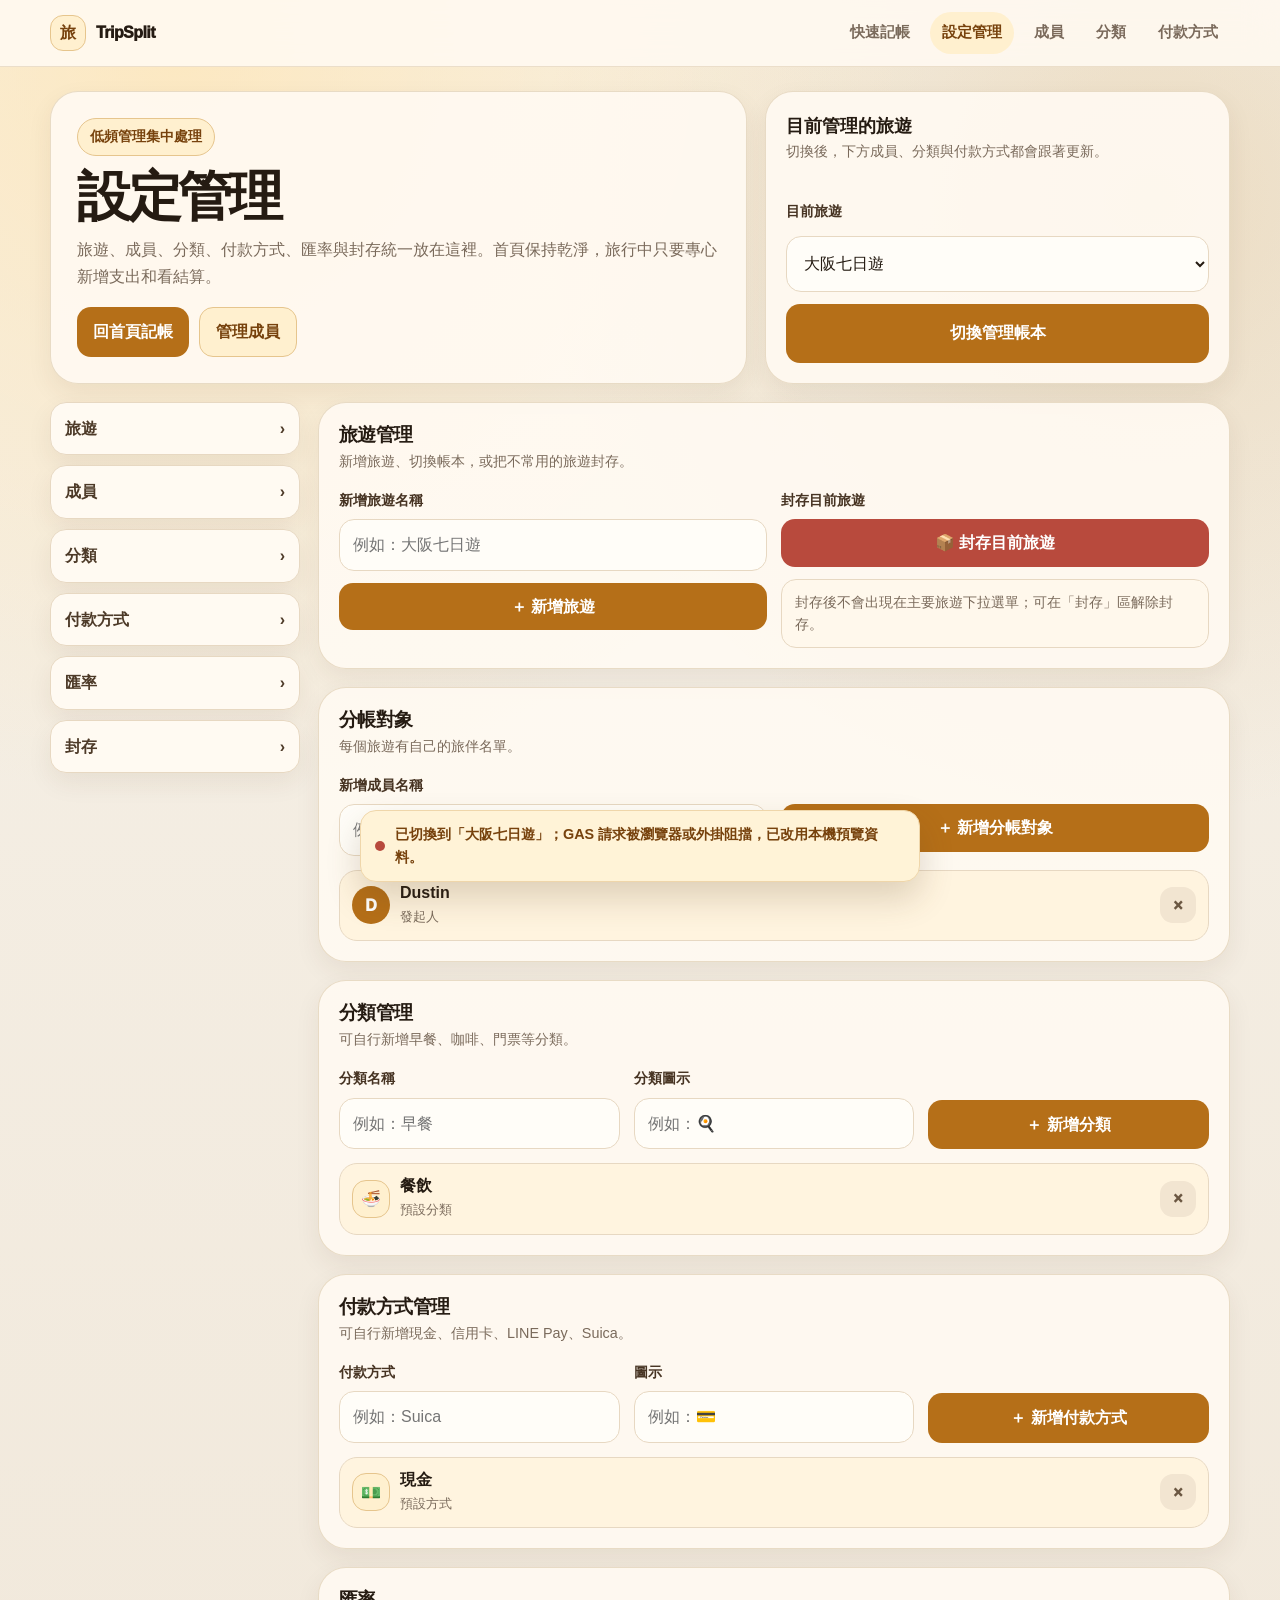
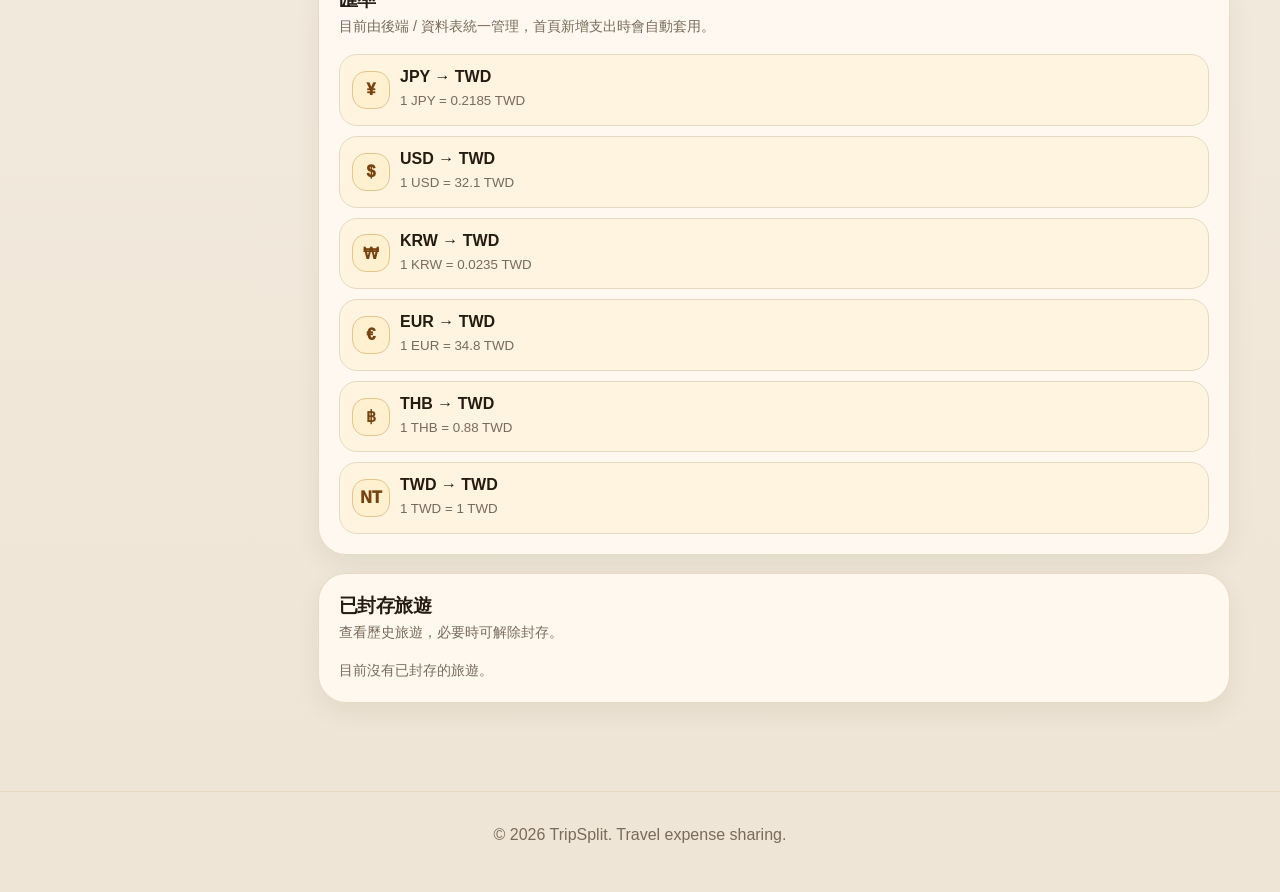
==== TripSplit/settings.html @ 2fd6cfea "首頁/設定頁重構：UI分離、CSS/JS合併優化 重設 TripSplit 首頁為「快速記帳」，將成員、分類、付款方式、封存等低頻設定移至新 settings.html。合併並重構 CSS（app.c" ====
<!DOCTYPE html>
<html lang="zh-Hant">
<head>
  <meta charset="UTF-8" />
  <meta name="viewport" content="width=device-width, initial-scale=1.0" />
  <title>TripSplit｜設定管理</title>
  <link rel="icon" href="data:image/svg+xml,%3Csvg xmlns='http://www.w3.org/2000/svg' viewBox='0 0 64 64'%3E%3Ctext y='50' font-size='48'%3E%E6%97%85%3C/text%3E%3C/svg%3E" />
  <link rel="stylesheet" href="./assets/app.css?v=10" />
</head>
<body data-page="settings">
  <header class="app-header">
    <div class="container nav">
      <a href="./TripSplit.html" class="brand" aria-label="TripSplit 首頁"><span class="brand-icon">旅</span><span>TripSplit</span></a>
      <nav class="nav-links" aria-label="主要導覽">
        <a href="./TripSplit.html">快速記帳</a>
        <a href="#trips" class="active">設定管理</a>
        <a href="#members">成員</a>
        <a href="#categories">分類</a>
        <a href="#payment-methods">付款方式</a>
      </nav>
    </div>
  </header>

  <main class="page-shell">
    <div class="container">
      <section class="hero-panel" aria-label="設定頁說明">
        <div class="hero-copy">
          <div class="eyebrow">低頻管理集中處理</div>
          <h1>設定管理</h1>
          <p class="lead">旅遊、成員、分類、付款方式、匯率與封存統一放在這裡。首頁保持乾淨，旅行中只要專心新增支出和看結算。</p>
          <div class="hero-actions">
            <a class="btn btn-primary" href="./TripSplit.html#expense-form">回首頁記帳</a>
            <a class="btn btn-soft" href="#members">管理成員</a>
          </div>
        </div>

        <aside class="quick-switch" aria-label="目前旅遊">
          <div class="quick-switch-head">
            <div><strong>目前管理的旅遊</strong><span>切換後，下方成員、分類與付款方式都會跟著更新。</span></div>
          </div>
          <form class="stack-form" id="trip-switch-form">
            <div class="field"><label for="trip-select">目前旅遊</label><select id="trip-select"></select></div>
            <button class="btn btn-primary btn-block" type="submit">切換管理帳本</button>
          </form>
          <div class="notice" id="sync-status"><span class="status-dot"></span>正在準備旅遊資料...</div>
        </aside>
      </section>

      <div class="settings-layout">
        <aside class="settings-nav" aria-label="設定分類">
          <a href="#trips">旅遊 <span>›</span></a>
          <a href="#members">成員 <span>›</span></a>
          <a href="#categories">分類 <span>›</span></a>
          <a href="#payment-methods">付款方式 <span>›</span></a>
          <a href="#rates">匯率 <span>›</span></a>
          <a href="#archived-trips">封存 <span>›</span></a>
        </aside>

        <section class="settings-stack">
          <section class="card" id="trips">
            <div class="card-header"><div class="card-title"><h2>旅遊管理</h2><p>新增旅遊、切換帳本，或把不常用的旅遊封存。</p></div></div>
            <div class="card-body">
              <div class="form-grid">
                <form class="stack-form" id="trip-create-form">
                  <div class="field"><label for="new-trip-name">新增旅遊名稱</label><input id="new-trip-name" type="text" placeholder="例如：大阪七日遊" autocomplete="off" /></div>
                  <button class="btn btn-primary btn-block" type="submit">＋ 新增旅遊</button>
                </form>
                <div class="stack-form">
                  <div class="field"><label>封存目前旅遊</label><button id="archive-trip-btn" class="btn btn-danger btn-block" type="button">📦 封存目前旅遊</button></div>
                  <p class="backend-note">封存後不會出現在主要旅遊下拉選單；可在「封存」區解除封存。</p>
                </div>
              </div>
            </div>
          </section>

          <section class="card" id="members">
            <div class="card-header"><div class="card-title"><h2>分帳對象</h2><p>每個旅遊有自己的旅伴名單。</p></div></div>
            <div class="card-body">
              <form class="stack-form" id="member-form">
                <div class="form-grid">
                  <div class="field"><label for="member-name">新增成員名稱</label><input id="member-name" type="text" placeholder="例如：Dustin" autocomplete="off" /></div>
                  <div class="field"><label>&nbsp;</label><button class="btn btn-primary btn-block" type="submit">＋ 新增分帳對象</button></div>
                </div>
              </form>
              <div class="item-list" id="member-list" style="margin-top:14px;"></div>
            </div>
          </section>

          <section class="card" id="categories">
            <div class="card-header"><div class="card-title"><h2>分類管理</h2><p>可自行新增早餐、咖啡、門票等分類。</p></div></div>
            <div class="card-body">
              <form class="stack-form" id="category-form">
                <div class="form-grid-3">
                  <div class="field"><label for="new-category-name">分類名稱</label><input id="new-category-name" type="text" placeholder="例如：早餐" autocomplete="off" /></div>
                  <div class="field"><label for="new-category-icon">分類圖示</label><input id="new-category-icon" type="text" placeholder="例如：🍳" maxlength="4" /></div>
                  <div class="field"><label>&nbsp;</label><button class="btn btn-primary btn-block" type="submit">＋ 新增分類</button></div>
                </div>
              </form>
              <div class="item-list" id="category-list" style="margin-top:14px;"></div>
            </div>
          </section>

          <section class="card" id="payment-methods">
            <div class="card-header"><div class="card-title"><h2>付款方式管理</h2><p>可自行新增現金、信用卡、LINE Pay、Suica。</p></div></div>
            <div class="card-body">
              <form class="stack-form" id="payment-form">
                <div class="form-grid-3">
                  <div class="field"><label for="new-payment-name">付款方式</label><input id="new-payment-name" type="text" placeholder="例如：Suica" autocomplete="off" /></div>
                  <div class="field"><label for="new-payment-icon">圖示</label><input id="new-payment-icon" type="text" placeholder="例如：💳" maxlength="4" /></div>
                  <div class="field"><label>&nbsp;</label><button class="btn btn-primary btn-block" type="submit">＋ 新增付款方式</button></div>
                </div>
              </form>
              <div class="item-list" id="payment-list" style="margin-top:14px;"></div>
            </div>
          </section>

          <section class="card" id="rates">
            <div class="card-header"><div class="card-title"><h2>匯率</h2><p>目前由後端 / 資料表統一管理，首頁新增支出時會自動套用。</p></div></div>
            <div class="card-body"><div class="item-list" id="rate-list"></div></div>
          </section>

          <section class="card" id="archived-trips">
            <div class="card-header"><div class="card-title"><h2>已封存旅遊</h2><p>查看歷史旅遊，必要時可解除封存。</p></div></div>
            <div class="card-body"><div class="item-list" id="archived-trips-list"></div></div>
          </section>
        </section>
      </div>
    </div>
  </main>

  <nav class="mobile-tabbar" aria-label="手機快速導覽">
    <a href="./TripSplit.html">🏠<span>首頁</span></a>
    <a href="#members">👥<span>成員</span></a>
    <a href="#categories">🏷<span>分類</span></a>
    <a href="#trips" class="primary">⚙<span>設定</span></a>
  </nav>

  <footer class="footer"><div class="container">© 2026 TripSplit. Travel expense sharing.</div></footer>
  <script src="./assets/app.js?v=10"></script>
</body>
</html>
---- TripSplit/assets/app.css ----
:root {
  --bg: #f6f1e8;
  --bg-2: #efe5d6;
  --surface: #fffaf2;
  --surface-strong: #fff4df;
  --surface-soft: #fff8ec;
  --text: #251b12;
  --muted: #7a6a5b;
  --line: #e7d8c2;
  --primary: #b56f18;
  --primary-dark: #77420d;
  --primary-soft: #fff0cf;
  --green: #557f3f;
  --red: #b84a3d;
  --orange: #c76f2d;
  --shadow: 0 18px 44px rgba(65, 42, 20, 0.1);
  --shadow-soft: 0 10px 26px rgba(65, 42, 20, 0.07);
  --radius-xl: 28px;
  --radius-lg: 22px;
  --radius-md: 16px;
}

* { box-sizing: border-box; margin: 0; padding: 0; }
html { scroll-behavior: smooth; }
body {
  min-height: 100vh;
  font-family: -apple-system, BlinkMacSystemFont, "Segoe UI", "Noto Sans TC", "Microsoft JhengHei", sans-serif;
  color: var(--text);
  line-height: 1.6;
  background:
    radial-gradient(circle at 14% 2%, rgba(255, 229, 179, .72), transparent 28%),
    radial-gradient(circle at 90% 8%, rgba(207, 163, 91, .26), transparent 24%),
    linear-gradient(180deg, var(--bg), var(--bg-2));
}
a { color: inherit; text-decoration: none; }
button, input, select, textarea { font: inherit; }
button { border: 0; cursor: pointer; }
.container { width: min(1180px, calc(100% - 32px)); margin-inline: auto; }

.app-header {
  position: sticky;
  top: 0;
  z-index: 50;
  border-bottom: 1px solid rgba(231, 216, 194, .8);
  background: rgba(255, 250, 242, .88);
  backdrop-filter: blur(16px);
}
.nav {
  min-height: 66px;
  display: flex;
  align-items: center;
  justify-content: space-between;
  gap: 18px;
}
.brand { display: inline-flex; align-items: center; gap: 10px; font-weight: 950; letter-spacing: -.035em; }
.brand-icon {
  width: 36px; height: 36px;
  display: grid; place-items: center;
  border-radius: 13px;
  color: var(--primary-dark);
  background: var(--primary-soft);
  border: 1px solid #e6c58d;
}
.nav-links { display: flex; align-items: center; gap: 8px; color: var(--muted); font-weight: 800; font-size: .92rem; }
.nav-links a { padding: 9px 12px; border-radius: 999px; }
.nav-links a:hover, .nav-links a.active { background: var(--primary-soft); color: var(--primary-dark); }

.page-shell { padding: 24px 0 88px; }
.hero-panel {
  display: grid;
  grid-template-columns: minmax(0, 1.2fr) minmax(320px, .8fr);
  gap: 18px;
  align-items: stretch;
  margin-bottom: 18px;
}
.hero-copy, .quick-switch, .card, .metric-card {
  background: rgba(255, 250, 242, .9);
  border: 1px solid rgba(231, 216, 194, .92);
  box-shadow: var(--shadow-soft);
}
.hero-copy { border-radius: var(--radius-xl); padding: 26px; display: grid; align-content: center; }
.eyebrow {
  display: inline-flex;
  width: fit-content;
  align-items: center;
  gap: 8px;
  padding: 7px 12px;
  border-radius: 999px;
  background: var(--primary-soft);
  color: var(--primary-dark);
  border: 1px solid #e6c58d;
  font-weight: 950;
  font-size: .86rem;
  margin-bottom: 12px;
}
h1 { font-size: clamp(1.85rem, 4.2vw, 3.45rem); line-height: 1.05; letter-spacing: -.065em; margin-bottom: 12px; }
.lead { max-width: 720px; color: var(--muted); font-size: 1.03rem; }
.hero-actions, .actions { display: flex; flex-wrap: wrap; gap: 10px; margin-top: 18px; }
.quick-switch { border-radius: var(--radius-xl); padding: 20px; display: grid; gap: 14px; }
.quick-switch-head { display: flex; align-items: flex-start; justify-content: space-between; gap: 12px; }
.quick-switch-head strong { display: block; font-size: 1.1rem; }
.quick-switch-head span { display: block; color: var(--muted); font-size: .9rem; }

.metrics-grid { display: grid; grid-template-columns: repeat(4, minmax(0, 1fr)); gap: 12px; margin-bottom: 18px; }
.metric-card { border-radius: var(--radius-lg); padding: 16px; }
.metric-card span { display: block; color: var(--muted); font-size: .86rem; font-weight: 800; }
.metric-card strong { display: block; margin-top: 4px; font-size: clamp(1.12rem, 2.1vw, 1.72rem); letter-spacing: -.04em; }

.work-layout { display: grid; grid-template-columns: minmax(0, 1.26fr) minmax(300px, .74fr); gap: 18px; align-items: start; }
.settings-layout { display: grid; grid-template-columns: 250px minmax(0, 1fr); gap: 18px; align-items: start; }
.content-stack, .side-stack, .settings-stack { display: grid; gap: 18px; }
.settings-nav { position: sticky; top: 86px; display: grid; gap: 10px; }
.settings-nav a { display: flex; justify-content: space-between; align-items: center; padding: 13px 14px; border-radius: 16px; background: var(--surface); border: 1px solid var(--line); color: #4d3a28; font-weight: 900; box-shadow: var(--shadow-soft); }
.settings-nav a:hover { color: var(--primary-dark); background: var(--primary-soft); }
.card { border-radius: var(--radius-xl); overflow: clip; }
.card.is-primary { box-shadow: var(--shadow); }
.card-header { display: flex; align-items: flex-start; justify-content: space-between; gap: 14px; padding: 20px 20px 0; margin-bottom: 16px; }
.card-title h2, .card-title h3 { font-size: 1.16rem; line-height: 1.25; letter-spacing: -.03em; }
.card-title p { color: var(--muted); font-size: .9rem; margin-top: 4px; }
.card-body { padding: 0 20px 20px; }
.card-footer { padding: 0 20px 20px; }

.section-divider { display: flex; align-items: center; gap: 10px; margin: 18px 0 12px; color: var(--primary-dark); font-weight: 950; }
.section-divider::after { content: ""; height: 1px; flex: 1; background: var(--line); }
.form-grid { display: grid; grid-template-columns: repeat(2, minmax(0, 1fr)); gap: 14px; align-items: start; }
.form-grid-3 { display: grid; grid-template-columns: repeat(3, minmax(0, 1fr)); gap: 14px; }
.stack-form { display: grid; gap: 12px; }
.field { display: grid; gap: 7px; min-width: 0; }
.field.full { grid-column: 1 / -1; }
label { color: #473423; font-weight: 950; font-size: .9rem; }
input, select, textarea {
  width: 100%;
  min-height: 50px;
  border: 1px solid var(--line);
  border-radius: 15px;
  background: #fffdf8;
  color: var(--text);
  padding: 12px 13px;
  outline: none;
  transition: border-color .2s ease, box-shadow .2s ease, background .2s ease;
}
textarea { min-height: 94px; resize: vertical; }
input[readonly] { background: #f4ead9; color: #6a5743; cursor: not-allowed; }
input:focus, select:focus, textarea:focus { border-color: var(--primary); box-shadow: 0 0 0 4px rgba(181, 111, 24, .14); background: #fff; }
.input-with-action { display: grid; grid-template-columns: 1fr auto; gap: 8px; align-items: end; }
.inline-help, .backend-note {
  grid-column: 1 / -1;
  padding: 11px 13px;
  border-radius: 15px;
  border: 1px solid var(--line);
  background: var(--surface-soft);
  color: var(--muted);
  font-size: .88rem;
}
.field-hint { color: var(--muted); font-size: .86rem; }

.btn {
  display: inline-flex;
  align-items: center;
  justify-content: center;
  gap: 8px;
  min-height: 45px;
  padding: 11px 16px;
  border-radius: 14px;
  font-weight: 950;
  transition: transform .18s ease, background .18s ease, border-color .18s ease;
}
.btn:hover { transform: translateY(-1px); }
.btn-primary { color: #fff; background: var(--primary); }
.btn-primary:hover { background: var(--primary-dark); }
.btn-soft { color: var(--primary-dark); background: var(--primary-soft); border: 1px solid #e6c58d; }
.btn-ghost { color: #5d4935; background: #f3e7d5; border: 1px solid var(--line); }
.btn-danger { color: #fff; background: var(--red); }
.btn-block { width: 100%; }

.notice {
  display: flex; align-items: center; gap: 10px;
  padding: 12px 14px;
  border-radius: 16px;
  background: #fff3d7;
  border: 1px solid #efd6aa;
  color: #77420d;
  font-size: .9rem;
  font-weight: 900;
}
.status-dot { width: 10px; height: 10px; border-radius: 50%; background: var(--green); flex: 0 0 auto; }
#sync-status.is-floating {
  position: fixed;
  left: 50%;
  bottom: 18px;
  z-index: 90;
  width: min(560px, calc(100% - 28px));
  margin: 0;
  transform: translateX(-50%);
  box-shadow: 0 16px 34px rgba(92, 64, 32, .2);
}

.item-list, .expense-list, .settlement-list { display: grid; gap: 10px; }
.list-row {
  display: flex; align-items: center; justify-content: space-between; gap: 12px;
  padding: 12px;
  border: 1px solid var(--line);
  border-radius: 18px;
  background: var(--surface-strong);
}
.list-info { display: flex; align-items: center; gap: 10px; min-width: 0; }
.list-info strong { display: block; line-height: 1.25; overflow-wrap: anywhere; }
.list-info small { color: var(--muted); }
.avatar, .mini-icon, .expense-icon {
  width: 38px; height: 38px;
  display: grid; place-items: center;
  flex: 0 0 auto;
  border-radius: 14px;
  background: var(--primary-soft);
  color: var(--primary-dark);
  border: 1px solid #e6c58d;
  font-weight: 950;
}
.avatar { border-radius: 50%; color: #fff; background: var(--primary); border: 0; }
.avatar.green { background: var(--green); }
.avatar.orange { background: var(--orange); }
.avatar.purple { background: #8b6f47; }
.icon-btn { width: 36px; height: 36px; border-radius: 13px; display: grid; place-items: center; background: #f2e5d1; color: #6b5742; font-weight: 950; }
.icon-btn:hover { background: #f3d6cf; color: var(--red); }

.split-type { display: grid; grid-template-columns: repeat(3, 1fr); gap: 10px; }
.radio-card { position: relative; }
.radio-card input { position: absolute; opacity: 0; pointer-events: none; }
.radio-card span {
  display: block;
  height: 100%;
  padding: 14px;
  border: 1px solid var(--line);
  border-radius: 17px;
  background: var(--surface-strong);
  font-weight: 950;
  text-align: center;
  color: #634e39;
}
.radio-card input:checked + span { border-color: var(--primary); background: var(--primary-soft); color: var(--primary-dark); box-shadow: 0 0 0 4px rgba(181, 111, 24, .08); }
.participant-options { display: flex; flex-wrap: wrap; gap: 10px; }
.check-chip { display: inline-flex; align-items: center; gap: 8px; border-radius: 999px; border: 1px solid var(--line); background: #fffdf8; padding: 9px 12px; color: #4a3929; font-weight: 950; cursor: pointer; }
.check-chip input { width: auto; min-height: auto; accent-color: var(--primary); box-shadow: none; }
.split-config { padding: 13px; border: 1px solid var(--line); border-radius: 17px; background: var(--surface-strong); }
.split-input-grid { display: grid; gap: 8px; }
.split-input-row { display: grid; grid-template-columns: 130px 1fr; align-items: center; gap: 10px; }
.split-input-row span { color: #473423; font-weight: 950; }
#split-summary { color: var(--primary-dark); font-weight: 950; }

.upload-box { display: grid; gap: 12px; padding: 16px; border: 1.5px dashed #d9bd8f; border-radius: 20px; background: var(--surface-strong); }
.upload-head { display: flex; align-items: center; gap: 12px; }
.upload-icon { width: 46px; height: 46px; display: grid; place-items: center; border-radius: 16px; color: var(--primary-dark); background: var(--primary-soft); font-size: 1.25rem; }
.upload-head strong { display: block; line-height: 1.25; }
.upload-head span { color: var(--muted); font-size: .9rem; }
.upload-actions { display: flex; flex-wrap: wrap; gap: 10px; }
.upload-trigger { display: inline-grid; place-items: center; min-height: 44px; padding: 10px 16px; border-radius: 14px; background: var(--primary); color: #fff; font-weight: 950; cursor: pointer; }
.upload-trigger.secondary { color: var(--primary-dark); background: #fffdf8; border: 1px solid #e6c58d; }
.file-input { position: absolute; width: 1px; height: 1px; opacity: 0; pointer-events: none; }
.receipt-preview { display: none; gap: 10px; flex-wrap: wrap; }
.receipt-preview-item { position: relative; width: 88px; height: 88px; }
.receipt-preview img { width: 88px; height: 88px; object-fit: cover; border-radius: 15px; border: 1px solid var(--line); background: #fffdf8; }
.receipt-preview-remove { position: absolute; top: -7px; right: -7px; width: 25px; height: 25px; border-radius: 999px; border: 1px solid #d6b07b; background: #fff4df; color: var(--primary-dark); font-size: 1rem; display: grid; place-items: center; }

.toolbar { display: flex; align-items: center; justify-content: space-between; gap: 12px; margin-bottom: 12px; }
.toolbar .field { flex: 1; }
.expense-item {
  display: grid;
  grid-template-columns: auto minmax(0, 1fr) auto;
  gap: 14px;
  align-items: center;
  padding: 15px;
  border: 1px solid var(--line);
  border-radius: 21px;
  background: var(--surface-strong);
}
.expense-icon { font-size: 1.12rem; }
.expense-meta strong { display: block; line-height: 1.25; }
.expense-meta span { color: var(--muted); font-size: .9rem; }
.expense-links { margin-top: 8px; }
.receipt-link { display: inline-flex; align-items: center; gap: 6px; padding: 7px 10px; border-radius: 12px; border: 1px solid #e6c58d; background: var(--primary-soft); color: var(--primary-dark); font-weight: 950; font-size: .84rem; }
.expense-amount { text-align: right; }
.expense-amount strong { display: block; font-size: 1.05rem; }
.expense-amount small { color: var(--muted); }
.balance-grid { display: grid; grid-template-columns: repeat(auto-fit, minmax(142px, 1fr)); gap: 12px; }
.side-stack .balance-grid { grid-template-columns: repeat(2, minmax(0, 1fr)); }
.balance-card { min-width: 0; padding: 16px; border-radius: 19px; background: var(--surface-strong); border: 1px solid var(--line); }
.balance-card span { display: block; color: var(--muted); font-size: .9rem; overflow-wrap: anywhere; }
.balance-card strong { display: block; margin-top: 4px; font-size: clamp(1.08rem, 1.9vw, 1.32rem); line-height: 1.25; letter-spacing: 0; white-space: nowrap; }
.positive { color: var(--green); }
.negative { color: var(--red); }
.neutral { color: var(--primary-dark); }
.settlement-item { display: flex; align-items: center; justify-content: space-between; gap: 12px; padding: 14px; border-radius: 17px; background: var(--surface-strong); border: 1px solid var(--line); }
.settlement-route { display: flex; align-items: center; gap: 10px; color: #4a3929; font-weight: 950; }
.arrow { color: var(--primary-dark); }

.receipt-modal { position: fixed; inset: 0; z-index: 200; display: none; }
.receipt-modal.show { display: block; }
.receipt-modal-backdrop { position: absolute; inset: 0; background: rgba(20, 15, 10, .62); }
.receipt-modal-panel { position: relative; width: min(92vw, 760px); max-height: 90vh; margin: 5vh auto; border-radius: 22px; border: 1px solid var(--line); background: var(--surface); box-shadow: var(--shadow); padding: 16px; display: grid; gap: 12px; }
.receipt-modal-close { justify-self: end; width: 38px; height: 38px; border-radius: 13px; background: #f2e5d1; color: #6b5742; font-size: 1.35rem; line-height: 1; }
#receipt-modal-image { width: 100%; max-height: 66vh; object-fit: contain; border: 1px solid var(--line); border-radius: 15px; background: #fffdf8; }
.receipt-modal-actions { display: flex; justify-content: flex-end; }

.mobile-tabbar {
  display: none;
  position: fixed;
  left: 12px; right: 12px; bottom: 12px;
  z-index: 70;
  padding: 8px;
  border-radius: 24px;
  background: rgba(255, 250, 242, .94);
  border: 1px solid var(--line);
  box-shadow: 0 18px 40px rgba(65, 42, 20, .16);
  backdrop-filter: blur(14px);
}
.mobile-tabbar a { flex: 1; display: grid; place-items: center; gap: 2px; padding: 8px 4px; border-radius: 18px; color: #6b5742; font-size: .78rem; font-weight: 950; }
.mobile-tabbar a.primary { background: var(--primary); color: #fff; }
.footer { padding: 30px 0 44px; text-align: center; color: var(--muted); border-top: 1px solid var(--line); }

@media (max-width: 1020px) {
  .hero-panel, .work-layout, .settings-layout { grid-template-columns: 1fr; }
  .settings-nav { position: static; grid-template-columns: repeat(3, minmax(0, 1fr)); }
}
@media (max-width: 780px) {
  .container { width: min(100% - 26px, 1180px); }
  .nav-links { display: none; }
  .page-shell { padding-top: 16px; padding-bottom: 106px; }
  .hero-copy, .quick-switch, .card { border-radius: 22px; }
  .hero-copy { padding: 22px; }
  .metrics-grid, .form-grid, .form-grid-3, .balance-grid, .side-stack .balance-grid, .split-type, .settings-nav { grid-template-columns: 1fr; }
  .metric-card { padding: 14px; }
  .input-with-action { grid-template-columns: 1fr; }
  .expense-item { grid-template-columns: auto 1fr; align-items: start; }
  .expense-amount { grid-column: 1 / -1; text-align: left; padding-left: 52px; }
  .toolbar { align-items: stretch; flex-direction: column; }
  .mobile-tabbar { display: flex; }
}
@media (max-width: 480px) {
  .card-header, .card-body, .card-footer { padding-left: 15px; padding-right: 15px; }
  .hero-actions .btn, .actions .btn { width: 100%; }
  .split-input-row { grid-template-columns: 1fr; }
  .settlement-item { align-items: flex-start; flex-direction: column; }
}
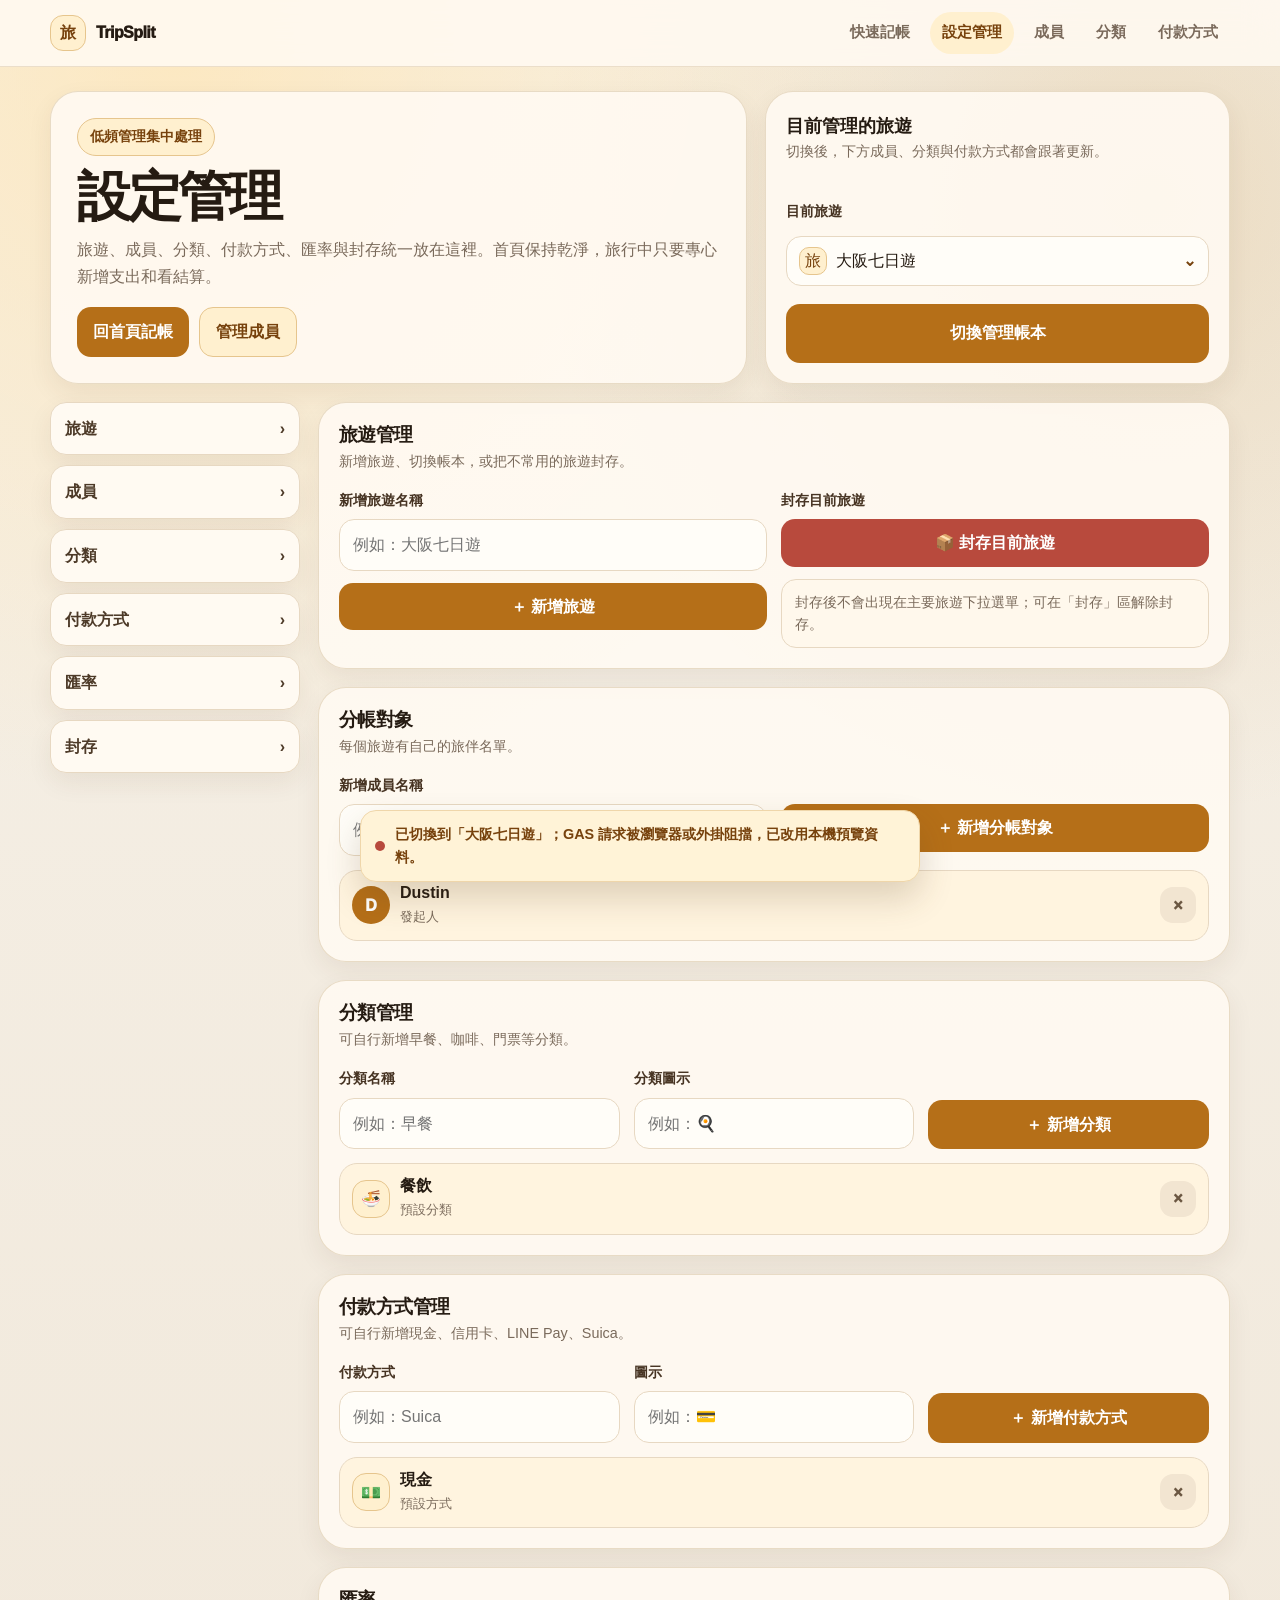
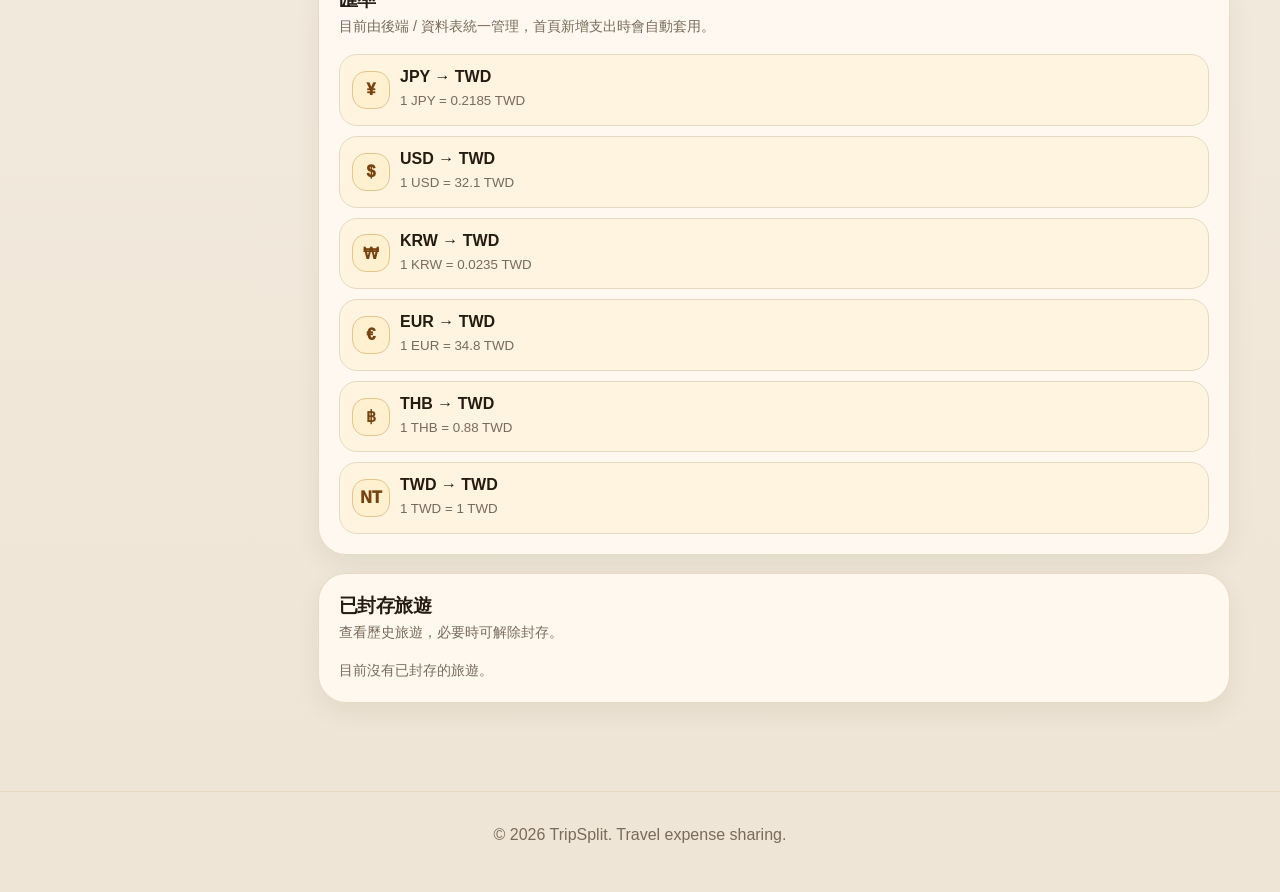
==== commit 490dc69e: "支援圖示下拉選單 (Icon Select) 於所有 select 欄位 新增自訂 icon select 元件，讓旅遊、付款人、分類、付款方式、幣別等下拉選單皆以圖示＋文字顯示，提升辨識度與操作體驗" ====
--- a/TripSplit/settings.html
+++ b/TripSplit/settings.html
@@ -1,141 +1,141 @@
 <!DOCTYPE html>
 <html lang="zh-Hant">
 <head>
-  <meta charset="UTF-8" />
-  <meta name="viewport" content="width=device-width, initial-scale=1.0" />
-  <title>TripSplit｜設定管理</title>
-  <link rel="icon" href="data:image/svg+xml,%3Csvg xmlns='http://www.w3.org/2000/svg' viewBox='0 0 64 64'%3E%3Ctext y='50' font-size='48'%3E%E6%97%85%3C/text%3E%3C/svg%3E" />
-  <link rel="stylesheet" href="./assets/app.css?v=10" />
+    <meta charset="UTF-8" />
+    <meta name="viewport" content="width=device-width, initial-scale=1.0" />
+    <title>TripSplit｜設定管理</title>
+    <link rel="icon" href="data:image/svg+xml,%3Csvg xmlns='http://www.w3.org/2000/svg' viewBox='0 0 64 64'%3E%3Ctext y='50' font-size='48'%3E%E6%97%85%3C/text%3E%3C/svg%3E" />
+    <link rel="stylesheet" href="./assets/app.css?v=1" />
 </head>
 <body data-page="settings">
-  <header class="app-header">
-    <div class="container nav">
-      <a href="./TripSplit.html" class="brand" aria-label="TripSplit 首頁"><span class="brand-icon">旅</span><span>TripSplit</span></a>
-      <nav class="nav-links" aria-label="主要導覽">
-        <a href="./TripSplit.html">快速記帳</a>
-        <a href="#trips" class="active">設定管理</a>
-        <a href="#members">成員</a>
-        <a href="#categories">分類</a>
-        <a href="#payment-methods">付款方式</a>
-      </nav>
-    </div>
-  </header>
+    <header class="app-header">
+        <div class="container nav">
+            <a href="./TripSplit.html" class="brand" aria-label="TripSplit 首頁"><span class="brand-icon">旅</span><span>TripSplit</span></a>
+            <nav class="nav-links" aria-label="主要導覽">
+                <a href="./TripSplit.html">快速記帳</a>
+                <a href="#trips" class="active">設定管理</a>
+                <a href="#members">成員</a>
+                <a href="#categories">分類</a>
+                <a href="#payment-methods">付款方式</a>
+            </nav>
+        </div>
+    </header>
 
-  <main class="page-shell">
-    <div class="container">
-      <section class="hero-panel" aria-label="設定頁說明">
-        <div class="hero-copy">
-          <div class="eyebrow">低頻管理集中處理</div>
-          <h1>設定管理</h1>
-          <p class="lead">旅遊、成員、分類、付款方式、匯率與封存統一放在這裡。首頁保持乾淨，旅行中只要專心新增支出和看結算。</p>
-          <div class="hero-actions">
-            <a class="btn btn-primary" href="./TripSplit.html#expense-form">回首頁記帳</a>
-            <a class="btn btn-soft" href="#members">管理成員</a>
-          </div>
+    <main class="page-shell">
+        <div class="container">
+            <section class="hero-panel" aria-label="設定頁說明">
+                <div class="hero-copy">
+                    <div class="eyebrow">低頻管理集中處理</div>
+                    <h1>設定管理</h1>
+                    <p class="lead">旅遊、成員、分類、付款方式、匯率與封存統一放在這裡。首頁保持乾淨，旅行中只要專心新增支出和看結算。</p>
+                    <div class="hero-actions">
+                        <a class="btn btn-primary" href="./TripSplit.html#expense-form">回首頁記帳</a>
+                        <a class="btn btn-soft" href="#members">管理成員</a>
+                    </div>
+                </div>
+
+                <aside class="quick-switch" aria-label="目前旅遊">
+                    <div class="quick-switch-head">
+                        <div><strong>目前管理的旅遊</strong><span>切換後，下方成員、分類與付款方式都會跟著更新。</span></div>
+                    </div>
+                    <form class="stack-form" id="trip-switch-form">
+                        <div class="field"><label for="trip-select">目前旅遊</label><select id="trip-select"></select></div>
+                        <button class="btn btn-primary btn-block" type="submit">切換管理帳本</button>
+                    </form>
+                    <div class="notice" id="sync-status"><span class="status-dot"></span>正在準備旅遊資料...</div>
+                </aside>
+            </section>
+
+            <div class="settings-layout">
+                <aside class="settings-nav" aria-label="設定分類">
+                    <a href="#trips">旅遊 <span>›</span></a>
+                    <a href="#members">成員 <span>›</span></a>
+                    <a href="#categories">分類 <span>›</span></a>
+                    <a href="#payment-methods">付款方式 <span>›</span></a>
+                    <a href="#rates">匯率 <span>›</span></a>
+                    <a href="#archived-trips">封存 <span>›</span></a>
+                </aside>
+
+                <section class="settings-stack">
+                    <section class="card" id="trips">
+                        <div class="card-header"><div class="card-title"><h2>旅遊管理</h2><p>新增旅遊、切換帳本，或把不常用的旅遊封存。</p></div></div>
+                        <div class="card-body">
+                            <div class="form-grid">
+                                <form class="stack-form" id="trip-create-form">
+                                    <div class="field"><label for="new-trip-name">新增旅遊名稱</label><input id="new-trip-name" type="text" placeholder="例如：大阪七日遊" autocomplete="off" /></div>
+                                    <button class="btn btn-primary btn-block" type="submit">＋ 新增旅遊</button>
+                                </form>
+                                <div class="stack-form">
+                                    <div class="field"><label>封存目前旅遊</label><button id="archive-trip-btn" class="btn btn-danger btn-block" type="button">📦 封存目前旅遊</button></div>
+                                    <p class="backend-note">封存後不會出現在主要旅遊下拉選單；可在「封存」區解除封存。</p>
+                                </div>
+                            </div>
+                        </div>
+                    </section>
+
+                    <section class="card" id="members">
+                        <div class="card-header"><div class="card-title"><h2>分帳對象</h2><p>每個旅遊有自己的旅伴名單。</p></div></div>
+                        <div class="card-body">
+                            <form class="stack-form" id="member-form">
+                                <div class="form-grid">
+                                    <div class="field"><label for="member-name">新增成員名稱</label><input id="member-name" type="text" placeholder="例如：Dustin" autocomplete="off" /></div>
+                                    <div class="field"><label>&nbsp;</label><button class="btn btn-primary btn-block" type="submit">＋ 新增分帳對象</button></div>
+                                </div>
+                            </form>
+                            <div class="item-list" id="member-list" style="margin-top:14px;"></div>
+                        </div>
+                    </section>
+
+                    <section class="card" id="categories">
+                        <div class="card-header"><div class="card-title"><h2>分類管理</h2><p>可自行新增早餐、咖啡、門票等分類。</p></div></div>
+                        <div class="card-body">
+                            <form class="stack-form" id="category-form">
+                                <div class="form-grid-3">
+                                    <div class="field"><label for="new-category-name">分類名稱</label><input id="new-category-name" type="text" placeholder="例如：早餐" autocomplete="off" /></div>
+                                    <div class="field"><label for="new-category-icon">分類圖示</label><input id="new-category-icon" type="text" placeholder="例如：🍳" maxlength="4" /></div>
+                                    <div class="field"><label>&nbsp;</label><button class="btn btn-primary btn-block" type="submit">＋ 新增分類</button></div>
+                                </div>
+                            </form>
+                            <div class="item-list" id="category-list" style="margin-top:14px;"></div>
+                        </div>
+                    </section>
+
+                    <section class="card" id="payment-methods">
+                        <div class="card-header"><div class="card-title"><h2>付款方式管理</h2><p>可自行新增現金、信用卡、LINE Pay、Suica。</p></div></div>
+                        <div class="card-body">
+                            <form class="stack-form" id="payment-form">
+                                <div class="form-grid-3">
+                                    <div class="field"><label for="new-payment-name">付款方式</label><input id="new-payment-name" type="text" placeholder="例如：Suica" autocomplete="off" /></div>
+                                    <div class="field"><label for="new-payment-icon">圖示</label><input id="new-payment-icon" type="text" placeholder="例如：💳" maxlength="4" /></div>
+                                    <div class="field"><label>&nbsp;</label><button class="btn btn-primary btn-block" type="submit">＋ 新增付款方式</button></div>
+                                </div>
+                            </form>
+                            <div class="item-list" id="payment-list" style="margin-top:14px;"></div>
+                        </div>
+                    </section>
+
+                    <section class="card" id="rates">
+                        <div class="card-header"><div class="card-title"><h2>匯率</h2><p>目前由後端 / 資料表統一管理，首頁新增支出時會自動套用。</p></div></div>
+                        <div class="card-body"><div class="item-list" id="rate-list"></div></div>
+                    </section>
+
+                    <section class="card" id="archived-trips">
+                        <div class="card-header"><div class="card-title"><h2>已封存旅遊</h2><p>查看歷史旅遊，必要時可解除封存。</p></div></div>
+                        <div class="card-body"><div class="item-list" id="archived-trips-list"></div></div>
+                    </section>
+                </section>
+            </div>
         </div>
+    </main>
 
-        <aside class="quick-switch" aria-label="目前旅遊">
-          <div class="quick-switch-head">
-            <div><strong>目前管理的旅遊</strong><span>切換後，下方成員、分類與付款方式都會跟著更新。</span></div>
-          </div>
-          <form class="stack-form" id="trip-switch-form">
-            <div class="field"><label for="trip-select">目前旅遊</label><select id="trip-select"></select></div>
-            <button class="btn btn-primary btn-block" type="submit">切換管理帳本</button>
-          </form>
-          <div class="notice" id="sync-status"><span class="status-dot"></span>正在準備旅遊資料...</div>
-        </aside>
-      </section>
+    <nav class="mobile-tabbar" aria-label="手機快速導覽">
+        <a href="./TripSplit.html">🏠<span>首頁</span></a>
+        <a href="#members">👥<span>成員</span></a>
+        <a href="#categories">🏷<span>分類</span></a>
+        <a href="#trips" class="primary">⚙<span>設定</span></a>
+    </nav>
 
-      <div class="settings-layout">
-        <aside class="settings-nav" aria-label="設定分類">
-          <a href="#trips">旅遊 <span>›</span></a>
-          <a href="#members">成員 <span>›</span></a>
-          <a href="#categories">分類 <span>›</span></a>
-          <a href="#payment-methods">付款方式 <span>›</span></a>
-          <a href="#rates">匯率 <span>›</span></a>
-          <a href="#archived-trips">封存 <span>›</span></a>
-        </aside>
-
-        <section class="settings-stack">
-          <section class="card" id="trips">
-            <div class="card-header"><div class="card-title"><h2>旅遊管理</h2><p>新增旅遊、切換帳本，或把不常用的旅遊封存。</p></div></div>
-            <div class="card-body">
-              <div class="form-grid">
-                <form class="stack-form" id="trip-create-form">
-                  <div class="field"><label for="new-trip-name">新增旅遊名稱</label><input id="new-trip-name" type="text" placeholder="例如：大阪七日遊" autocomplete="off" /></div>
-                  <button class="btn btn-primary btn-block" type="submit">＋ 新增旅遊</button>
-                </form>
-                <div class="stack-form">
-                  <div class="field"><label>封存目前旅遊</label><button id="archive-trip-btn" class="btn btn-danger btn-block" type="button">📦 封存目前旅遊</button></div>
-                  <p class="backend-note">封存後不會出現在主要旅遊下拉選單；可在「封存」區解除封存。</p>
-                </div>
-              </div>
-            </div>
-          </section>
-
-          <section class="card" id="members">
-            <div class="card-header"><div class="card-title"><h2>分帳對象</h2><p>每個旅遊有自己的旅伴名單。</p></div></div>
-            <div class="card-body">
-              <form class="stack-form" id="member-form">
-                <div class="form-grid">
-                  <div class="field"><label for="member-name">新增成員名稱</label><input id="member-name" type="text" placeholder="例如：Dustin" autocomplete="off" /></div>
-                  <div class="field"><label>&nbsp;</label><button class="btn btn-primary btn-block" type="submit">＋ 新增分帳對象</button></div>
-                </div>
-              </form>
-              <div class="item-list" id="member-list" style="margin-top:14px;"></div>
-            </div>
-          </section>
-
-          <section class="card" id="categories">
-            <div class="card-header"><div class="card-title"><h2>分類管理</h2><p>可自行新增早餐、咖啡、門票等分類。</p></div></div>
-            <div class="card-body">
-              <form class="stack-form" id="category-form">
-                <div class="form-grid-3">
-                  <div class="field"><label for="new-category-name">分類名稱</label><input id="new-category-name" type="text" placeholder="例如：早餐" autocomplete="off" /></div>
-                  <div class="field"><label for="new-category-icon">分類圖示</label><input id="new-category-icon" type="text" placeholder="例如：🍳" maxlength="4" /></div>
-                  <div class="field"><label>&nbsp;</label><button class="btn btn-primary btn-block" type="submit">＋ 新增分類</button></div>
-                </div>
-              </form>
-              <div class="item-list" id="category-list" style="margin-top:14px;"></div>
-            </div>
-          </section>
-
-          <section class="card" id="payment-methods">
-            <div class="card-header"><div class="card-title"><h2>付款方式管理</h2><p>可自行新增現金、信用卡、LINE Pay、Suica。</p></div></div>
-            <div class="card-body">
-              <form class="stack-form" id="payment-form">
-                <div class="form-grid-3">
-                  <div class="field"><label for="new-payment-name">付款方式</label><input id="new-payment-name" type="text" placeholder="例如：Suica" autocomplete="off" /></div>
-                  <div class="field"><label for="new-payment-icon">圖示</label><input id="new-payment-icon" type="text" placeholder="例如：💳" maxlength="4" /></div>
-                  <div class="field"><label>&nbsp;</label><button class="btn btn-primary btn-block" type="submit">＋ 新增付款方式</button></div>
-                </div>
-              </form>
-              <div class="item-list" id="payment-list" style="margin-top:14px;"></div>
-            </div>
-          </section>
-
-          <section class="card" id="rates">
-            <div class="card-header"><div class="card-title"><h2>匯率</h2><p>目前由後端 / 資料表統一管理，首頁新增支出時會自動套用。</p></div></div>
-            <div class="card-body"><div class="item-list" id="rate-list"></div></div>
-          </section>
-
-          <section class="card" id="archived-trips">
-            <div class="card-header"><div class="card-title"><h2>已封存旅遊</h2><p>查看歷史旅遊，必要時可解除封存。</p></div></div>
-            <div class="card-body"><div class="item-list" id="archived-trips-list"></div></div>
-          </section>
-        </section>
-      </div>
-    </div>
-  </main>
-
-  <nav class="mobile-tabbar" aria-label="手機快速導覽">
-    <a href="./TripSplit.html">🏠<span>首頁</span></a>
-    <a href="#members">👥<span>成員</span></a>
-    <a href="#categories">🏷<span>分類</span></a>
-    <a href="#trips" class="primary">⚙<span>設定</span></a>
-  </nav>
-
-  <footer class="footer"><div class="container">© 2026 TripSplit. Travel expense sharing.</div></footer>
-  <script src="./assets/app.js?v=10"></script>
+    <footer class="footer"><div class="container">© 2026 TripSplit. Travel expense sharing.</div></footer>
+    <script src="./assets/app.js?v=1"></script>
 </body>
 </html>
--- a/TripSplit/assets/app.css
+++ b/TripSplit/assets/app.css
@@ -1,343 +1,1548 @@
 :root {
-  --bg: #f6f1e8;
-  --bg-2: #efe5d6;
-  --surface: #fffaf2;
-  --surface-strong: #fff4df;
-  --surface-soft: #fff8ec;
-  --text: #251b12;
-  --muted: #7a6a5b;
-  --line: #e7d8c2;
-  --primary: #b56f18;
-  --primary-dark: #77420d;
-  --primary-soft: #fff0cf;
-  --green: #557f3f;
-  --red: #b84a3d;
-  --orange: #c76f2d;
-  --shadow: 0 18px 44px rgba(65, 42, 20, 0.1);
-  --shadow-soft: 0 10px 26px rgba(65, 42, 20, 0.07);
-  --radius-xl: 28px;
-  --radius-lg: 22px;
-  --radius-md: 16px;
-}
-
-* { box-sizing: border-box; margin: 0; padding: 0; }
-html { scroll-behavior: smooth; }
+    --bg: #f6f1e8;
+    --bg-2: #efe5d6;
+    --surface: #fffaf2;
+    --surface-strong: #fff4df;
+    --surface-soft: #fff8ec;
+    --text: #251b12;
+    --muted: #7a6a5b;
+    --line: #e7d8c2;
+    --primary: #b56f18;
+    --primary-dark: #77420d;
+    --primary-soft: #fff0cf;
+    --green: #557f3f;
+    --red: #b84a3d;
+    --orange: #c76f2d;
+    --shadow: 0 18px 44px rgba(65, 42, 20, 0.1);
+    --shadow-soft: 0 10px 26px rgba(65, 42, 20, 0.07);
+    --radius-xl: 28px;
+    --radius-lg: 22px;
+    --radius-md: 16px;
+}
+
+* {
+    box-sizing: border-box;
+    margin: 0;
+    padding: 0;
+}
+
+html {
+    scroll-behavior: smooth;
+}
+
 body {
-  min-height: 100vh;
-  font-family: -apple-system, BlinkMacSystemFont, "Segoe UI", "Noto Sans TC", "Microsoft JhengHei", sans-serif;
-  color: var(--text);
-  line-height: 1.6;
-  background:
-    radial-gradient(circle at 14% 2%, rgba(255, 229, 179, .72), transparent 28%),
-    radial-gradient(circle at 90% 8%, rgba(207, 163, 91, .26), transparent 24%),
-    linear-gradient(180deg, var(--bg), var(--bg-2));
-}
-a { color: inherit; text-decoration: none; }
-button, input, select, textarea { font: inherit; }
-button { border: 0; cursor: pointer; }
-.container { width: min(1180px, calc(100% - 32px)); margin-inline: auto; }
+    min-height: 100vh;
+    font-family: -apple-system, BlinkMacSystemFont, "Segoe UI", "Noto Sans TC", "Microsoft JhengHei", sans-serif;
+    color: var(--text);
+    line-height: 1.6;
+    background: radial-gradient(circle at 14% 2%, rgba(255, 229, 179, .72), transparent 28%), radial-gradient(circle at 90% 8%, rgba(207, 163, 91, .26), transparent 24%), linear-gradient(180deg, var(--bg), var(--bg-2));
+}
+
+a {
+    color: inherit;
+    text-decoration: none;
+}
+
+button, input, select, textarea {
+    font: inherit;
+}
+
+button {
+    border: 0;
+    cursor: pointer;
+}
+
+.container {
+    width: min(1180px, calc(100% - 32px));
+    margin-inline: auto;
+}
 
 .app-header {
-  position: sticky;
-  top: 0;
-  z-index: 50;
-  border-bottom: 1px solid rgba(231, 216, 194, .8);
-  background: rgba(255, 250, 242, .88);
-  backdrop-filter: blur(16px);
-}
+    position: sticky;
+    top: 0;
+    z-index: 50;
+    border-bottom: 1px solid rgba(231, 216, 194, .8);
+    background: rgba(255, 250, 242, .88);
+    backdrop-filter: blur(16px);
+}
+
 .nav {
-  min-height: 66px;
-  display: flex;
-  align-items: center;
-  justify-content: space-between;
-  gap: 18px;
-}
-.brand { display: inline-flex; align-items: center; gap: 10px; font-weight: 950; letter-spacing: -.035em; }
+    min-height: 66px;
+    display: flex;
+    align-items: center;
+    justify-content: space-between;
+    gap: 18px;
+}
+
+.brand {
+    display: inline-flex;
+    align-items: center;
+    gap: 10px;
+    font-weight: 950;
+    letter-spacing: -.035em;
+}
+
 .brand-icon {
-  width: 36px; height: 36px;
-  display: grid; place-items: center;
-  border-radius: 13px;
-  color: var(--primary-dark);
-  background: var(--primary-soft);
-  border: 1px solid #e6c58d;
-}
-.nav-links { display: flex; align-items: center; gap: 8px; color: var(--muted); font-weight: 800; font-size: .92rem; }
-.nav-links a { padding: 9px 12px; border-radius: 999px; }
-.nav-links a:hover, .nav-links a.active { background: var(--primary-soft); color: var(--primary-dark); }
-
-.page-shell { padding: 24px 0 88px; }
+    width: 36px;
+    height: 36px;
+    display: grid;
+    place-items: center;
+    border-radius: 13px;
+    color: var(--primary-dark);
+    background: var(--primary-soft);
+    border: 1px solid #e6c58d;
+}
+
+.nav-links {
+    display: flex;
+    align-items: center;
+    gap: 8px;
+    color: var(--muted);
+    font-weight: 800;
+    font-size: .92rem;
+}
+
+    .nav-links a {
+        padding: 9px 12px;
+        border-radius: 999px;
+    }
+
+        .nav-links a:hover, .nav-links a.active {
+            background: var(--primary-soft);
+            color: var(--primary-dark);
+        }
+
+.page-shell {
+    padding: 24px 0 88px;
+}
+
 .hero-panel {
-  display: grid;
-  grid-template-columns: minmax(0, 1.2fr) minmax(320px, .8fr);
-  gap: 18px;
-  align-items: stretch;
-  margin-bottom: 18px;
-}
+    display: grid;
+    grid-template-columns: minmax(0, 1.2fr) minmax(320px, .8fr);
+    gap: 18px;
+    align-items: stretch;
+    margin-bottom: 18px;
+}
+
 .hero-copy, .quick-switch, .card, .metric-card {
-  background: rgba(255, 250, 242, .9);
-  border: 1px solid rgba(231, 216, 194, .92);
-  box-shadow: var(--shadow-soft);
-}
-.hero-copy { border-radius: var(--radius-xl); padding: 26px; display: grid; align-content: center; }
+    background: rgba(255, 250, 242, .9);
+    border: 1px solid rgba(231, 216, 194, .92);
+    box-shadow: var(--shadow-soft);
+}
+
+.hero-copy {
+    border-radius: var(--radius-xl);
+    padding: 26px;
+    display: grid;
+    align-content: center;
+}
+
 .eyebrow {
-  display: inline-flex;
-  width: fit-content;
-  align-items: center;
-  gap: 8px;
-  padding: 7px 12px;
-  border-radius: 999px;
-  background: var(--primary-soft);
-  color: var(--primary-dark);
-  border: 1px solid #e6c58d;
-  font-weight: 950;
-  font-size: .86rem;
-  margin-bottom: 12px;
-}
-h1 { font-size: clamp(1.85rem, 4.2vw, 3.45rem); line-height: 1.05; letter-spacing: -.065em; margin-bottom: 12px; }
-.lead { max-width: 720px; color: var(--muted); font-size: 1.03rem; }
-.hero-actions, .actions { display: flex; flex-wrap: wrap; gap: 10px; margin-top: 18px; }
-.quick-switch { border-radius: var(--radius-xl); padding: 20px; display: grid; gap: 14px; }
-.quick-switch-head { display: flex; align-items: flex-start; justify-content: space-between; gap: 12px; }
-.quick-switch-head strong { display: block; font-size: 1.1rem; }
-.quick-switch-head span { display: block; color: var(--muted); font-size: .9rem; }
-
-.metrics-grid { display: grid; grid-template-columns: repeat(4, minmax(0, 1fr)); gap: 12px; margin-bottom: 18px; }
-.metric-card { border-radius: var(--radius-lg); padding: 16px; }
-.metric-card span { display: block; color: var(--muted); font-size: .86rem; font-weight: 800; }
-.metric-card strong { display: block; margin-top: 4px; font-size: clamp(1.12rem, 2.1vw, 1.72rem); letter-spacing: -.04em; }
-
-.work-layout { display: grid; grid-template-columns: minmax(0, 1.26fr) minmax(300px, .74fr); gap: 18px; align-items: start; }
-.settings-layout { display: grid; grid-template-columns: 250px minmax(0, 1fr); gap: 18px; align-items: start; }
-.content-stack, .side-stack, .settings-stack { display: grid; gap: 18px; }
-.settings-nav { position: sticky; top: 86px; display: grid; gap: 10px; }
-.settings-nav a { display: flex; justify-content: space-between; align-items: center; padding: 13px 14px; border-radius: 16px; background: var(--surface); border: 1px solid var(--line); color: #4d3a28; font-weight: 900; box-shadow: var(--shadow-soft); }
-.settings-nav a:hover { color: var(--primary-dark); background: var(--primary-soft); }
-.card { border-radius: var(--radius-xl); overflow: clip; }
-.card.is-primary { box-shadow: var(--shadow); }
-.card-header { display: flex; align-items: flex-start; justify-content: space-between; gap: 14px; padding: 20px 20px 0; margin-bottom: 16px; }
-.card-title h2, .card-title h3 { font-size: 1.16rem; line-height: 1.25; letter-spacing: -.03em; }
-.card-title p { color: var(--muted); font-size: .9rem; margin-top: 4px; }
-.card-body { padding: 0 20px 20px; }
-.card-footer { padding: 0 20px 20px; }
-
-.section-divider { display: flex; align-items: center; gap: 10px; margin: 18px 0 12px; color: var(--primary-dark); font-weight: 950; }
-.section-divider::after { content: ""; height: 1px; flex: 1; background: var(--line); }
-.form-grid { display: grid; grid-template-columns: repeat(2, minmax(0, 1fr)); gap: 14px; align-items: start; }
-.form-grid-3 { display: grid; grid-template-columns: repeat(3, minmax(0, 1fr)); gap: 14px; }
-.stack-form { display: grid; gap: 12px; }
-.field { display: grid; gap: 7px; min-width: 0; }
-.field.full { grid-column: 1 / -1; }
-label { color: #473423; font-weight: 950; font-size: .9rem; }
+    display: inline-flex;
+    width: fit-content;
+    align-items: center;
+    gap: 8px;
+    padding: 7px 12px;
+    border-radius: 999px;
+    background: var(--primary-soft);
+    color: var(--primary-dark);
+    border: 1px solid #e6c58d;
+    font-weight: 950;
+    font-size: .86rem;
+    margin-bottom: 12px;
+}
+
+h1 {
+    font-size: clamp(1.85rem, 4.2vw, 3.45rem);
+    line-height: 1.05;
+    letter-spacing: -.065em;
+    margin-bottom: 12px;
+}
+
+.lead {
+    max-width: 720px;
+    color: var(--muted);
+    font-size: 1.03rem;
+}
+
+.hero-actions, .actions {
+    display: flex;
+    flex-wrap: wrap;
+    gap: 10px;
+    margin-top: 18px;
+}
+
+.quick-switch {
+    border-radius: var(--radius-xl);
+    padding: 20px;
+    display: grid;
+    gap: 14px;
+}
+
+.quick-switch-head {
+    display: flex;
+    align-items: flex-start;
+    justify-content: space-between;
+    gap: 12px;
+}
+
+    .quick-switch-head strong {
+        display: block;
+        font-size: 1.1rem;
+    }
+
+    .quick-switch-head span {
+        display: block;
+        color: var(--muted);
+        font-size: .9rem;
+    }
+
+.metrics-grid {
+    display: grid;
+    grid-template-columns: repeat(4, minmax(0, 1fr));
+    gap: 12px;
+    margin-bottom: 18px;
+}
+
+.metric-card {
+    border-radius: var(--radius-lg);
+    padding: 16px;
+}
+
+    .metric-card span {
+        display: block;
+        color: var(--muted);
+        font-size: .86rem;
+        font-weight: 800;
+    }
+
+    .metric-card strong {
+        display: block;
+        margin-top: 4px;
+        font-size: clamp(1.12rem, 2.1vw, 1.72rem);
+        letter-spacing: -.04em;
+    }
+
+.work-layout {
+    display: grid;
+    grid-template-columns: minmax(0, 1.26fr) minmax(300px, .74fr);
+    gap: 18px;
+    align-items: start;
+}
+
+.settings-layout {
+    display: grid;
+    grid-template-columns: 250px minmax(0, 1fr);
+    gap: 18px;
+    align-items: start;
+}
+
+.content-stack, .side-stack, .settings-stack {
+    display: grid;
+    gap: 18px;
+}
+
+.settings-nav {
+    position: sticky;
+    top: 86px;
+    display: grid;
+    gap: 10px;
+}
+
+    .settings-nav a {
+        display: flex;
+        justify-content: space-between;
+        align-items: center;
+        padding: 13px 14px;
+        border-radius: 16px;
+        background: var(--surface);
+        border: 1px solid var(--line);
+        color: #4d3a28;
+        font-weight: 900;
+        box-shadow: var(--shadow-soft);
+    }
+
+        .settings-nav a:hover {
+            color: var(--primary-dark);
+            background: var(--primary-soft);
+        }
+
+.card {
+    border-radius: var(--radius-xl);
+    overflow: clip;
+}
+
+    .card.is-primary {
+        box-shadow: var(--shadow);
+    }
+
+.card-header {
+    display: flex;
+    align-items: flex-start;
+    justify-content: space-between;
+    gap: 14px;
+    padding: 20px 20px 0;
+    margin-bottom: 16px;
+}
+
+.card-title h2, .card-title h3 {
+    font-size: 1.16rem;
+    line-height: 1.25;
+    letter-spacing: -.03em;
+}
+
+.card-title p {
+    color: var(--muted);
+    font-size: .9rem;
+    margin-top: 4px;
+}
+
+.card-body {
+    padding: 0 20px 20px;
+}
+
+.card-footer {
+    padding: 0 20px 20px;
+}
+
+.section-divider {
+    display: flex;
+    align-items: center;
+    gap: 10px;
+    margin: 18px 0 12px;
+    color: var(--primary-dark);
+    font-weight: 950;
+}
+
+    .section-divider::after {
+        content: "";
+        height: 1px;
+        flex: 1;
+        background: var(--line);
+    }
+
+.form-grid {
+    display: grid;
+    grid-template-columns: repeat(2, minmax(0, 1fr));
+    gap: 14px;
+    align-items: start;
+}
+
+.form-grid-3 {
+    display: grid;
+    grid-template-columns: repeat(3, minmax(0, 1fr));
+    gap: 14px;
+}
+
+.stack-form {
+    display: grid;
+    gap: 12px;
+}
+
+.field {
+    display: grid;
+    gap: 7px;
+    min-width: 0;
+}
+
+    .field.full {
+        grid-column: 1 / -1;
+    }
+
+label {
+    color: #473423;
+    font-weight: 950;
+    font-size: .9rem;
+}
+
 input, select, textarea {
-  width: 100%;
-  min-height: 50px;
-  border: 1px solid var(--line);
-  border-radius: 15px;
-  background: #fffdf8;
-  color: var(--text);
-  padding: 12px 13px;
-  outline: none;
-  transition: border-color .2s ease, box-shadow .2s ease, background .2s ease;
-}
-textarea { min-height: 94px; resize: vertical; }
-input[readonly] { background: #f4ead9; color: #6a5743; cursor: not-allowed; }
-input:focus, select:focus, textarea:focus { border-color: var(--primary); box-shadow: 0 0 0 4px rgba(181, 111, 24, .14); background: #fff; }
-.input-with-action { display: grid; grid-template-columns: 1fr auto; gap: 8px; align-items: end; }
+    width: 100%;
+    min-height: 50px;
+    border: 1px solid var(--line);
+    border-radius: 15px;
+    background: #fffdf8;
+    color: var(--text);
+    padding: 12px 13px;
+    outline: none;
+    transition: border-color .2s ease, box-shadow .2s ease, background .2s ease;
+}
+
+textarea {
+    min-height: 94px;
+    resize: vertical;
+}
+
+input[readonly] {
+    background: #f4ead9;
+    color: #6a5743;
+    cursor: not-allowed;
+}
+
+input:focus, select:focus, textarea:focus {
+    border-color: var(--primary);
+    box-shadow: 0 0 0 4px rgba(181, 111, 24, .14);
+    background: #fff;
+}
+
+.input-with-action {
+    display: grid;
+    grid-template-columns: 1fr auto;
+    gap: 8px;
+    align-items: end;
+}
+
+.native-icon-select {
+    position: absolute;
+    width: 1px;
+    height: 1px;
+    min-height: 0;
+    padding: 0;
+    opacity: 0;
+    pointer-events: none;
+}
+
+.icon-select {
+    position: relative;
+    min-width: 0;
+}
+
+.icon-select-trigger {
+    width: 100%;
+    min-height: 50px;
+    display: flex;
+    align-items: center;
+    justify-content: space-between;
+    gap: 10px;
+    border: 1px solid var(--line);
+    border-radius: 15px;
+    background: #fffdf8;
+    color: var(--text);
+    padding: 10px 12px;
+    text-align: left;
+    transition: border-color .2s ease, box-shadow .2s ease, background .2s ease;
+}
+
+    .icon-select.open .icon-select-trigger,
+    .icon-select-trigger:focus-visible {
+        border-color: var(--primary);
+        box-shadow: 0 0 0 4px rgba(181, 111, 24, .14);
+        background: #fff;
+        outline: none;
+    }
+
+.icon-select-value {
+    display: inline-flex;
+    align-items: center;
+    gap: 9px;
+    min-width: 0;
+}
+
+    .icon-select-value span:last-child,
+    .icon-select-option span:last-child {
+        overflow: hidden;
+        text-overflow: ellipsis;
+        white-space: nowrap;
+    }
+
+.icon-select-placeholder {
+    color: #6d5e50;
+}
+
+.icon-select-icon {
+    width: 28px;
+    height: 28px;
+    display: grid;
+    place-items: center;
+    flex: 0 0 auto;
+    border-radius: 10px;
+    border: 1px solid #e6c58d;
+    background: var(--primary-soft);
+    color: var(--primary-dark);
+    font-size: 1rem;
+    line-height: 1;
+}
+
+    .icon-select-icon.avatar-style {
+        border-color: transparent;
+        border-radius: 50%;
+        background: var(--primary);
+        color: #fff;
+        font-size: .9rem;
+        font-weight: 950;
+    }
+
+.icon-select-arrow {
+    flex: 0 0 auto;
+    color: var(--primary-dark);
+    font-weight: 950;
+}
+
+.icon-select-menu {
+    position: absolute;
+    left: 0;
+    right: 0;
+    top: calc(100% + 6px);
+    z-index: 80;
+    display: none;
+    max-height: 260px;
+    overflow-y: auto;
+    padding: 6px;
+    border: 1px solid #d6b07b;
+    border-radius: 15px;
+    background: #fffdf8;
+    box-shadow: 0 18px 36px rgba(65, 42, 20, .18);
+}
+
+.icon-select.open .icon-select-menu {
+    display: grid;
+    gap: 3px;
+}
+
+.icon-select-option {
+    width: 100%;
+    min-height: 42px;
+    display: flex;
+    align-items: center;
+    gap: 10px;
+    padding: 7px 8px;
+    border-radius: 11px;
+    background: transparent;
+    color: var(--text);
+    text-align: left;
+    font-weight: 850;
+}
+
+    .icon-select-option:hover,
+    .icon-select-option.selected {
+        background: var(--primary-soft);
+        color: var(--primary-dark);
+    }
+
+.icon-select-empty {
+    padding: 12px;
+    color: var(--muted);
+    font-weight: 900;
+}
+
 .inline-help, .backend-note {
-  grid-column: 1 / -1;
-  padding: 11px 13px;
-  border-radius: 15px;
-  border: 1px solid var(--line);
-  background: var(--surface-soft);
-  color: var(--muted);
-  font-size: .88rem;
-}
-.field-hint { color: var(--muted); font-size: .86rem; }
+    grid-column: 1 / -1;
+    padding: 11px 13px;
+    border-radius: 15px;
+    border: 1px solid var(--line);
+    background: var(--surface-soft);
+    color: var(--muted);
+    font-size: .88rem;
+}
+
+.field-hint {
+    color: var(--muted);
+    font-size: .86rem;
+}
 
 .btn {
-  display: inline-flex;
-  align-items: center;
-  justify-content: center;
-  gap: 8px;
-  min-height: 45px;
-  padding: 11px 16px;
-  border-radius: 14px;
-  font-weight: 950;
-  transition: transform .18s ease, background .18s ease, border-color .18s ease;
-}
-.btn:hover { transform: translateY(-1px); }
-.btn-primary { color: #fff; background: var(--primary); }
-.btn-primary:hover { background: var(--primary-dark); }
-.btn-soft { color: var(--primary-dark); background: var(--primary-soft); border: 1px solid #e6c58d; }
-.btn-ghost { color: #5d4935; background: #f3e7d5; border: 1px solid var(--line); }
-.btn-danger { color: #fff; background: var(--red); }
-.btn-block { width: 100%; }
+    display: inline-flex;
+    align-items: center;
+    justify-content: center;
+    gap: 8px;
+    min-height: 45px;
+    padding: 11px 16px;
+    border-radius: 14px;
+    font-weight: 950;
+    transition: transform .18s ease, background .18s ease, border-color .18s ease;
+}
+
+    .btn:hover {
+        transform: translateY(-1px);
+    }
+
+.btn-primary {
+    color: #fff;
+    background: var(--primary);
+}
+
+    .btn-primary:hover {
+        background: var(--primary-dark);
+    }
+
+.btn-soft {
+    color: var(--primary-dark);
+    background: var(--primary-soft);
+    border: 1px solid #e6c58d;
+}
+
+.btn-ghost {
+    color: #5d4935;
+    background: #f3e7d5;
+    border: 1px solid var(--line);
+}
+
+.btn-danger {
+    color: #fff;
+    background: var(--red);
+}
+
+.btn-block {
+    width: 100%;
+}
 
 .notice {
-  display: flex; align-items: center; gap: 10px;
-  padding: 12px 14px;
-  border-radius: 16px;
-  background: #fff3d7;
-  border: 1px solid #efd6aa;
-  color: #77420d;
-  font-size: .9rem;
-  font-weight: 900;
-}
-.status-dot { width: 10px; height: 10px; border-radius: 50%; background: var(--green); flex: 0 0 auto; }
+    display: flex;
+    align-items: center;
+    gap: 10px;
+    padding: 12px 14px;
+    border-radius: 16px;
+    background: #fff3d7;
+    border: 1px solid #efd6aa;
+    color: #77420d;
+    font-size: .9rem;
+    font-weight: 900;
+}
+
+.status-dot {
+    width: 10px;
+    height: 10px;
+    border-radius: 50%;
+    background: var(--green);
+    flex: 0 0 auto;
+}
+
 #sync-status.is-floating {
-  position: fixed;
-  left: 50%;
-  bottom: 18px;
-  z-index: 90;
-  width: min(560px, calc(100% - 28px));
-  margin: 0;
-  transform: translateX(-50%);
-  box-shadow: 0 16px 34px rgba(92, 64, 32, .2);
-}
-
-.item-list, .expense-list, .settlement-list { display: grid; gap: 10px; }
+    position: fixed;
+    left: 50%;
+    bottom: 18px;
+    z-index: 90;
+    width: min(560px, calc(100% - 28px));
+    margin: 0;
+    transform: translateX(-50%);
+    box-shadow: 0 16px 34px rgba(92, 64, 32, .2);
+}
+
+.item-list, .expense-list, .settlement-list {
+    display: grid;
+    gap: 10px;
+}
+
 .list-row {
-  display: flex; align-items: center; justify-content: space-between; gap: 12px;
-  padding: 12px;
-  border: 1px solid var(--line);
-  border-radius: 18px;
-  background: var(--surface-strong);
-}
-.list-info { display: flex; align-items: center; gap: 10px; min-width: 0; }
-.list-info strong { display: block; line-height: 1.25; overflow-wrap: anywhere; }
-.list-info small { color: var(--muted); }
+    display: flex;
+    align-items: center;
+    justify-content: space-between;
+    gap: 12px;
+    padding: 12px;
+    border: 1px solid var(--line);
+    border-radius: 18px;
+    background: var(--surface-strong);
+}
+
+.list-info {
+    display: flex;
+    align-items: center;
+    gap: 10px;
+    min-width: 0;
+}
+
+    .list-info strong {
+        display: block;
+        line-height: 1.25;
+        overflow-wrap: anywhere;
+    }
+
+    .list-info small {
+        color: var(--muted);
+    }
+
 .avatar, .mini-icon, .expense-icon {
-  width: 38px; height: 38px;
-  display: grid; place-items: center;
-  flex: 0 0 auto;
-  border-radius: 14px;
-  background: var(--primary-soft);
-  color: var(--primary-dark);
-  border: 1px solid #e6c58d;
-  font-weight: 950;
-}
-.avatar { border-radius: 50%; color: #fff; background: var(--primary); border: 0; }
-.avatar.green { background: var(--green); }
-.avatar.orange { background: var(--orange); }
-.avatar.purple { background: #8b6f47; }
-.icon-btn { width: 36px; height: 36px; border-radius: 13px; display: grid; place-items: center; background: #f2e5d1; color: #6b5742; font-weight: 950; }
-.icon-btn:hover { background: #f3d6cf; color: var(--red); }
-
-.split-type { display: grid; grid-template-columns: repeat(3, 1fr); gap: 10px; }
-.radio-card { position: relative; }
-.radio-card input { position: absolute; opacity: 0; pointer-events: none; }
-.radio-card span {
-  display: block;
-  height: 100%;
-  padding: 14px;
-  border: 1px solid var(--line);
-  border-radius: 17px;
-  background: var(--surface-strong);
-  font-weight: 950;
-  text-align: center;
-  color: #634e39;
-}
-.radio-card input:checked + span { border-color: var(--primary); background: var(--primary-soft); color: var(--primary-dark); box-shadow: 0 0 0 4px rgba(181, 111, 24, .08); }
-.participant-options { display: flex; flex-wrap: wrap; gap: 10px; }
-.check-chip { display: inline-flex; align-items: center; gap: 8px; border-radius: 999px; border: 1px solid var(--line); background: #fffdf8; padding: 9px 12px; color: #4a3929; font-weight: 950; cursor: pointer; }
-.check-chip input { width: auto; min-height: auto; accent-color: var(--primary); box-shadow: none; }
-.split-config { padding: 13px; border: 1px solid var(--line); border-radius: 17px; background: var(--surface-strong); }
-.split-input-grid { display: grid; gap: 8px; }
-.split-input-row { display: grid; grid-template-columns: 130px 1fr; align-items: center; gap: 10px; }
-.split-input-row span { color: #473423; font-weight: 950; }
-#split-summary { color: var(--primary-dark); font-weight: 950; }
-
-.upload-box { display: grid; gap: 12px; padding: 16px; border: 1.5px dashed #d9bd8f; border-radius: 20px; background: var(--surface-strong); }
-.upload-head { display: flex; align-items: center; gap: 12px; }
-.upload-icon { width: 46px; height: 46px; display: grid; place-items: center; border-radius: 16px; color: var(--primary-dark); background: var(--primary-soft); font-size: 1.25rem; }
-.upload-head strong { display: block; line-height: 1.25; }
-.upload-head span { color: var(--muted); font-size: .9rem; }
-.upload-actions { display: flex; flex-wrap: wrap; gap: 10px; }
-.upload-trigger { display: inline-grid; place-items: center; min-height: 44px; padding: 10px 16px; border-radius: 14px; background: var(--primary); color: #fff; font-weight: 950; cursor: pointer; }
-.upload-trigger.secondary { color: var(--primary-dark); background: #fffdf8; border: 1px solid #e6c58d; }
-.file-input { position: absolute; width: 1px; height: 1px; opacity: 0; pointer-events: none; }
-.receipt-preview { display: none; gap: 10px; flex-wrap: wrap; }
-.receipt-preview-item { position: relative; width: 88px; height: 88px; }
-.receipt-preview img { width: 88px; height: 88px; object-fit: cover; border-radius: 15px; border: 1px solid var(--line); background: #fffdf8; }
-.receipt-preview-remove { position: absolute; top: -7px; right: -7px; width: 25px; height: 25px; border-radius: 999px; border: 1px solid #d6b07b; background: #fff4df; color: var(--primary-dark); font-size: 1rem; display: grid; place-items: center; }
-
-.toolbar { display: flex; align-items: center; justify-content: space-between; gap: 12px; margin-bottom: 12px; }
-.toolbar .field { flex: 1; }
+    width: 38px;
+    height: 38px;
+    display: grid;
+    place-items: center;
+    flex: 0 0 auto;
+    border-radius: 14px;
+    background: var(--primary-soft);
+    color: var(--primary-dark);
+    border: 1px solid #e6c58d;
+    font-weight: 950;
+}
+
+.avatar {
+    border-radius: 50%;
+    color: #fff;
+    background: var(--primary);
+    border: 0;
+}
+
+    .avatar.green {
+        background: var(--green);
+    }
+
+    .avatar.orange {
+        background: var(--orange);
+    }
+
+    .avatar.purple {
+        background: #8b6f47;
+    }
+
+.icon-btn {
+    width: 36px;
+    height: 36px;
+    border-radius: 13px;
+    display: grid;
+    place-items: center;
+    background: #f2e5d1;
+    color: #6b5742;
+    font-weight: 950;
+}
+
+    .icon-btn:hover {
+        background: #f3d6cf;
+        color: var(--red);
+    }
+
+.split-type {
+    display: grid;
+    grid-template-columns: repeat(3, 1fr);
+    gap: 10px;
+}
+
+.radio-card {
+    position: relative;
+}
+
+    .radio-card input {
+        position: absolute;
+        opacity: 0;
+        pointer-events: none;
+    }
+
+    .radio-card span {
+        display: block;
+        height: 100%;
+        padding: 14px;
+        border: 1px solid var(--line);
+        border-radius: 17px;
+        background: var(--surface-strong);
+        font-weight: 950;
+        text-align: center;
+        color: #634e39;
+    }
+
+    .radio-card input:checked + span {
+        border-color: var(--primary);
+        background: var(--primary-soft);
+        color: var(--primary-dark);
+        box-shadow: 0 0 0 4px rgba(181, 111, 24, .08);
+    }
+
+.participant-options {
+    display: flex;
+    flex-wrap: wrap;
+    gap: 10px;
+}
+
+.check-chip {
+    display: inline-flex;
+    align-items: center;
+    gap: 8px;
+    border-radius: 999px;
+    border: 1px solid var(--line);
+    background: #fffdf8;
+    padding: 9px 12px;
+    color: #4a3929;
+    font-weight: 950;
+    cursor: pointer;
+}
+
+    .check-chip input {
+        width: auto;
+        min-height: auto;
+        accent-color: var(--primary);
+        box-shadow: none;
+    }
+
+.split-config {
+    padding: 13px;
+    border: 1px solid var(--line);
+    border-radius: 17px;
+    background: var(--surface-strong);
+}
+
+.split-input-grid {
+    display: grid;
+    gap: 8px;
+}
+
+.split-input-row {
+    display: grid;
+    grid-template-columns: 130px 1fr;
+    align-items: center;
+    gap: 10px;
+}
+
+    .split-input-row span {
+        color: #473423;
+        font-weight: 950;
+    }
+
+#split-summary {
+    color: var(--primary-dark);
+    font-weight: 950;
+}
+
+.upload-box {
+    display: grid;
+    gap: 12px;
+    padding: 16px;
+    border: 1.5px dashed #d9bd8f;
+    border-radius: 20px;
+    background: var(--surface-strong);
+}
+
+.upload-head {
+    display: flex;
+    align-items: center;
+    gap: 12px;
+}
+
+.upload-icon {
+    width: 46px;
+    height: 46px;
+    display: grid;
+    place-items: center;
+    border-radius: 16px;
+    color: var(--primary-dark);
+    background: var(--primary-soft);
+    font-size: 1.25rem;
+}
+
+.upload-head strong {
+    display: block;
+    line-height: 1.25;
+}
+
+.upload-head span {
+    color: var(--muted);
+    font-size: .9rem;
+}
+
+.upload-actions {
+    display: flex;
+    flex-wrap: wrap;
+    gap: 10px;
+}
+
+.upload-trigger {
+    display: inline-grid;
+    place-items: center;
+    min-height: 44px;
+    padding: 10px 16px;
+    border-radius: 14px;
+    background: var(--primary);
+    color: #fff;
+    font-weight: 950;
+    cursor: pointer;
+}
+
+    .upload-trigger.secondary {
+        color: var(--primary-dark);
+        background: #fffdf8;
+        border: 1px solid #e6c58d;
+    }
+
+.file-input {
+    position: absolute;
+    width: 1px;
+    height: 1px;
+    opacity: 0;
+    pointer-events: none;
+}
+
+.receipt-preview {
+    display: none;
+    gap: 10px;
+    flex-wrap: wrap;
+}
+
+.receipt-preview-item {
+    position: relative;
+    width: 88px;
+    height: 88px;
+}
+
+.receipt-preview img {
+    width: 88px;
+    height: 88px;
+    object-fit: cover;
+    border-radius: 15px;
+    border: 1px solid var(--line);
+    background: #fffdf8;
+}
+
+.receipt-preview-remove {
+    position: absolute;
+    top: -7px;
+    right: -7px;
+    width: 25px;
+    height: 25px;
+    border-radius: 999px;
+    border: 1px solid #d6b07b;
+    background: #fff4df;
+    color: var(--primary-dark);
+    font-size: 1rem;
+    display: grid;
+    place-items: center;
+}
+
+.toolbar {
+    display: flex;
+    align-items: center;
+    justify-content: space-between;
+    gap: 12px;
+    margin-bottom: 12px;
+}
+
+    .toolbar .field {
+        flex: 1;
+    }
+
 .expense-item {
-  display: grid;
-  grid-template-columns: auto minmax(0, 1fr) auto;
-  gap: 14px;
-  align-items: center;
-  padding: 15px;
-  border: 1px solid var(--line);
-  border-radius: 21px;
-  background: var(--surface-strong);
-}
-.expense-icon { font-size: 1.12rem; }
-.expense-meta strong { display: block; line-height: 1.25; }
-.expense-meta span { color: var(--muted); font-size: .9rem; }
-.expense-links { margin-top: 8px; }
-.receipt-link { display: inline-flex; align-items: center; gap: 6px; padding: 7px 10px; border-radius: 12px; border: 1px solid #e6c58d; background: var(--primary-soft); color: var(--primary-dark); font-weight: 950; font-size: .84rem; }
-.expense-amount { text-align: right; }
-.expense-amount strong { display: block; font-size: 1.05rem; }
-.expense-amount small { color: var(--muted); }
-.balance-grid { display: grid; grid-template-columns: repeat(auto-fit, minmax(142px, 1fr)); gap: 12px; }
-.side-stack .balance-grid { grid-template-columns: repeat(2, minmax(0, 1fr)); }
-.balance-card { min-width: 0; padding: 16px; border-radius: 19px; background: var(--surface-strong); border: 1px solid var(--line); }
-.balance-card span { display: block; color: var(--muted); font-size: .9rem; overflow-wrap: anywhere; }
-.balance-card strong { display: block; margin-top: 4px; font-size: clamp(1.08rem, 1.9vw, 1.32rem); line-height: 1.25; letter-spacing: 0; white-space: nowrap; }
-.positive { color: var(--green); }
-.negative { color: var(--red); }
-.neutral { color: var(--primary-dark); }
-.settlement-item { display: flex; align-items: center; justify-content: space-between; gap: 12px; padding: 14px; border-radius: 17px; background: var(--surface-strong); border: 1px solid var(--line); }
-.settlement-route { display: flex; align-items: center; gap: 10px; color: #4a3929; font-weight: 950; }
-.arrow { color: var(--primary-dark); }
-
-.receipt-modal { position: fixed; inset: 0; z-index: 200; display: none; }
-.receipt-modal.show { display: block; }
-.receipt-modal-backdrop { position: absolute; inset: 0; background: rgba(20, 15, 10, .62); }
-.receipt-modal-panel { position: relative; width: min(92vw, 760px); max-height: 90vh; margin: 5vh auto; border-radius: 22px; border: 1px solid var(--line); background: var(--surface); box-shadow: var(--shadow); padding: 16px; display: grid; gap: 12px; }
-.receipt-modal-close { justify-self: end; width: 38px; height: 38px; border-radius: 13px; background: #f2e5d1; color: #6b5742; font-size: 1.35rem; line-height: 1; }
-#receipt-modal-image { width: 100%; max-height: 66vh; object-fit: contain; border: 1px solid var(--line); border-radius: 15px; background: #fffdf8; }
-.receipt-modal-actions { display: flex; justify-content: flex-end; }
+    display: grid;
+    grid-template-columns: auto minmax(0, 1fr) auto;
+    gap: 14px;
+    align-items: center;
+    padding: 15px;
+    border: 1px solid var(--line);
+    border-radius: 21px;
+    background: var(--surface-strong);
+}
+
+.expense-icon {
+    font-size: 1.12rem;
+}
+
+.expense-meta strong {
+    display: block;
+    line-height: 1.25;
+}
+
+.expense-meta span {
+    color: var(--muted);
+    font-size: .9rem;
+}
+
+.expense-links {
+    margin-top: 8px;
+}
+
+.receipt-link {
+    display: inline-flex;
+    align-items: center;
+    gap: 6px;
+    padding: 7px 10px;
+    border-radius: 12px;
+    border: 1px solid #e6c58d;
+    background: var(--primary-soft);
+    color: var(--primary-dark);
+    font-weight: 950;
+    font-size: .84rem;
+}
+
+.expense-amount {
+    text-align: right;
+}
+
+    .expense-amount strong {
+        display: block;
+        font-size: 1.05rem;
+    }
+
+    .expense-amount small {
+        color: var(--muted);
+    }
+
+.balance-grid {
+    display: grid;
+    grid-template-columns: repeat(auto-fit, minmax(142px, 1fr));
+    gap: 12px;
+}
+
+.side-stack .balance-grid {
+    grid-template-columns: repeat(2, minmax(0, 1fr));
+}
+
+.balance-card {
+    min-width: 0;
+    padding: 16px;
+    border-radius: 19px;
+    background: var(--surface-strong);
+    border: 1px solid var(--line);
+}
+
+    .balance-card span {
+        display: block;
+        color: var(--muted);
+        font-size: .9rem;
+        overflow-wrap: anywhere;
+    }
+
+    .balance-card strong {
+        display: block;
+        margin-top: 4px;
+        font-size: clamp(1.08rem, 1.9vw, 1.32rem);
+        line-height: 1.25;
+        letter-spacing: 0;
+        white-space: nowrap;
+    }
+
+.positive {
+    color: var(--green);
+}
+
+.negative {
+    color: var(--red);
+}
+
+.neutral {
+    color: var(--primary-dark);
+}
+
+.settlement-item {
+    display: flex;
+    align-items: center;
+    justify-content: space-between;
+    gap: 12px;
+    padding: 14px;
+    border-radius: 17px;
+    background: var(--surface-strong);
+    border: 1px solid var(--line);
+}
+
+.settlement-route {
+    display: flex;
+    align-items: center;
+    gap: 10px;
+    color: #4a3929;
+    font-weight: 950;
+}
+
+.arrow {
+    color: var(--primary-dark);
+}
+
+.chart-card-body {
+    display: grid;
+    gap: 14px;
+}
+
+.chart-group-panel {
+    display: grid;
+    gap: 12px;
+}
+
+    .chart-group-panel + .chart-group-panel {
+        margin-top: 8px;
+        padding-top: 14px;
+        border-top: 1px dashed var(--line);
+    }
+
+.chart-toolbar {
+    display: grid;
+    grid-template-columns: repeat(3, minmax(0, 1fr));
+    gap: 8px;
+}
+
+.chart-option {
+    position: relative;
+    min-width: 0;
+    cursor: pointer;
+}
+
+    .chart-option input {
+        position: absolute;
+        opacity: 0;
+        pointer-events: none;
+    }
+
+    .chart-option span {
+        display: grid;
+        min-height: 42px;
+        place-items: center;
+        padding: 9px 6px;
+        border: 1px solid var(--line);
+        border-radius: 14px;
+        background: var(--surface-strong);
+        color: #634e39;
+        font-size: .88rem;
+        font-weight: 950;
+    }
+
+    .chart-option input:checked + span {
+        border-color: var(--primary);
+        background: var(--primary-soft);
+        color: var(--primary-dark);
+        box-shadow: 0 0 0 4px rgba(181, 111, 24, .08);
+    }
+
+.chart-wrap {
+    position: relative;
+    min-height: 250px;
+    padding: 10px;
+    border: 1px solid var(--line);
+    border-radius: 18px;
+    background: #fffdf8;
+}
+
+#expense-chart, #budget-chart {
+    display: block;
+    width: 100%;
+    height: 250px;
+}
+
+    #expense-chart.is-interactive, #budget-chart.is-interactive, #chart-zoom-canvas.is-interactive {
+        cursor: pointer;
+    }
+
+.chart-zoom-btn {
+    position: absolute;
+    right: 10px;
+    top: 10px;
+    z-index: 3;
+    min-height: 30px;
+    padding: 5px 10px;
+    border-radius: 10px;
+    border: 1px solid #d6b07b;
+    background: rgba(255, 244, 223, .96);
+    color: var(--primary-dark);
+    font-size: .8rem;
+    font-weight: 900;
+}
+
+    .chart-zoom-btn:hover {
+        background: #fff0cf;
+    }
+
+.chart-tooltip {
+    position: absolute;
+    z-index: 2;
+    display: none;
+    max-width: min(230px, calc(100% - 20px));
+    padding: 9px 11px;
+    border: 1px solid #d6b07b;
+    border-radius: 12px;
+    background: rgba(37, 27, 18, .94);
+    color: #fffaf2;
+    box-shadow: 0 12px 24px rgba(65, 42, 20, .18);
+    font-size: .86rem;
+    font-weight: 900;
+    line-height: 1.35;
+    pointer-events: none;
+}
+
+    .chart-tooltip strong {
+        display: block;
+        color: #fff;
+        font-size: .92rem;
+        overflow-wrap: anywhere;
+    }
+
+    .chart-tooltip span {
+        display: block;
+        color: #f3dfbf;
+        margin-top: 2px;
+    }
+
+.chart-empty {
+    position: absolute;
+    inset: 0;
+    display: none;
+    place-items: center;
+    padding: 22px;
+    text-align: center;
+}
+
+.chart-wrap.is-empty #expense-chart,
+.chart-wrap.is-empty #budget-chart {
+    opacity: .16;
+}
+
+.chart-wrap.is-empty .chart-empty {
+    display: grid;
+}
+
+.chart-legend {
+    display: grid;
+    grid-template-columns: repeat(2, minmax(0, 1fr));
+    gap: 8px;
+}
+
+.chart-legend-item {
+    display: flex;
+    align-items: center;
+    gap: 8px;
+    min-width: 0;
+    color: #4a3929;
+    font-size: .86rem;
+    font-weight: 900;
+}
+
+.chart-swatch {
+    width: 11px;
+    height: 11px;
+    flex: 0 0 auto;
+    border-radius: 50%;
+}
+
+.chart-legend-item span:last-child {
+    overflow: hidden;
+    text-overflow: ellipsis;
+    white-space: nowrap;
+}
+
+.receipt-modal {
+    position: fixed;
+    inset: 0;
+    z-index: 200;
+    display: none;
+}
+
+    .receipt-modal.show {
+        display: block;
+    }
+
+.receipt-modal-backdrop {
+    position: absolute;
+    inset: 0;
+    background: rgba(20, 15, 10, .62);
+}
+
+.receipt-modal-panel {
+    position: relative;
+    width: min(92vw, 760px);
+    max-height: 90vh;
+    margin: 5vh auto;
+    border-radius: 22px;
+    border: 1px solid var(--line);
+    background: var(--surface);
+    box-shadow: var(--shadow);
+    padding: 16px;
+    display: grid;
+    gap: 12px;
+}
+
+#receipt-modal .receipt-modal-panel {
+    width: min(96vw, 1500px);
+    max-height: 94vh;
+    margin: 3vh auto;
+}
+
+.receipt-modal-close {
+    justify-self: end;
+    width: 38px;
+    height: 38px;
+    border-radius: 13px;
+    background: #f2e5d1;
+    color: #6b5742;
+    font-size: 1.35rem;
+    line-height: 1;
+}
+
+#receipt-modal-image {
+    width: 100%;
+    max-height: min(80vh, 1200px);
+    object-fit: contain;
+    border: 1px solid var(--line);
+    border-radius: 15px;
+    background: #fffdf8;
+}
+
+.receipt-modal-actions {
+    display: flex;
+    justify-content: flex-end;
+}
+
+.chart-zoom-panel {
+    width: min(96vw, 1500px);
+    max-height: 94vh;
+}
+
+.chart-zoom-wrap {
+    min-height: min(74vh, 820px);
+}
+
+#chart-zoom-canvas {
+    display: block;
+    width: 100%;
+    height: min(72vh, 780px);
+}
+
+/* ── 匯入文字品項 Modal ─────────────────────────────────── */
+.import-text-panel {
+    width: min(96vw, 1500px);
+    max-height: 94vh;
+    overflow-y: auto;
+    display: flex;
+    flex-direction: column;
+    gap: 18px;
+}
+
+.import-text-header {
+    display: flex;
+    align-items: flex-start;
+    justify-content: space-between;
+    gap: 12px;
+}
+
+.import-text-prompt-box {
+    border: 1px solid var(--line);
+    border-radius: var(--radius-md);
+    background: var(--surface-soft);
+    padding: 14px 16px;
+    display: flex;
+    flex-direction: column;
+    gap: 10px;
+}
+
+.import-text-prompt-label {
+    display: flex;
+    align-items: center;
+    justify-content: space-between;
+    font-size: .88rem;
+    font-weight: 900;
+    color: var(--muted);
+}
+
+.import-text-prompt-content {
+    font-family: 'Courier New', Courier, monospace;
+    font-size: .84rem;
+    color: var(--text);
+    background: var(--bg-2);
+    border: 1px solid var(--line);
+    border-radius: 10px;
+    padding: 12px 14px;
+    white-space: pre-wrap;
+    word-break: break-all;
+    line-height: 1.7;
+    user-select: all;
+}
+
+.import-text-input-section {
+    display: flex;
+    flex-direction: column;
+    gap: 10px;
+}
+
+.import-text-section-label {
+    font-size: .9rem;
+    font-weight: 950;
+    color: var(--text);
+}
+
+.import-text-textarea {
+    width: 100%;
+    min-height: 140px;
+    border: 1px solid var(--line);
+    border-radius: var(--radius-md);
+    background: var(--surface);
+    padding: 12px 14px;
+    font-size: .9rem;
+    resize: vertical;
+    color: var(--text);
+}
+
+    .import-text-textarea:focus {
+        outline: 2px solid var(--primary);
+        outline-offset: 1px;
+    }
+
+.import-text-actions {
+    display: flex;
+    gap: 10px;
+    flex-wrap: wrap;
+}
+
+.import-text-result-section {
+    display: flex;
+    flex-direction: column;
+    gap: 10px;
+}
+
+.import-text-result-list {
+    display: flex;
+    flex-direction: column;
+    gap: 8px;
+}
+
+.import-text-result-row {
+    display: flex;
+    align-items: center;
+    justify-content: space-between;
+    gap: 12px;
+    border: 1px solid var(--line);
+    border-radius: var(--radius-md);
+    background: var(--surface);
+    padding: 10px 14px;
+}
+
+.import-text-result-info {
+    display: flex;
+    align-items: center;
+    gap: 12px;
+    flex: 1;
+    min-width: 0;
+    flex-wrap: wrap;
+    font-size: .9rem;
+}
+
+.import-text-result-date {
+    color: var(--muted);
+    font-weight: 800;
+    white-space: nowrap;
+}
+
+.import-text-result-title {
+    font-weight: 900;
+    flex: 1;
+    min-width: 0;
+    overflow-wrap: break-word;
+}
+
+.import-text-result-amount {
+    color: var(--primary-dark);
+    font-weight: 950;
+    white-space: nowrap;
+}
+
+.import-text-result-btns {
+    display: flex;
+    gap: 6px;
+    flex-shrink: 0;
+}
+/* ── End 匯入文字品項 Modal ─────────────────────────────── */
 
 .mobile-tabbar {
-  display: none;
-  position: fixed;
-  left: 12px; right: 12px; bottom: 12px;
-  z-index: 70;
-  padding: 8px;
-  border-radius: 24px;
-  background: rgba(255, 250, 242, .94);
-  border: 1px solid var(--line);
-  box-shadow: 0 18px 40px rgba(65, 42, 20, .16);
-  backdrop-filter: blur(14px);
-}
-.mobile-tabbar a { flex: 1; display: grid; place-items: center; gap: 2px; padding: 8px 4px; border-radius: 18px; color: #6b5742; font-size: .78rem; font-weight: 950; }
-.mobile-tabbar a.primary { background: var(--primary); color: #fff; }
-.footer { padding: 30px 0 44px; text-align: center; color: var(--muted); border-top: 1px solid var(--line); }
+    display: none;
+    position: fixed;
+    left: 12px;
+    right: 12px;
+    bottom: 12px;
+    z-index: 70;
+    padding: 8px;
+    border-radius: 24px;
+    background: rgba(255, 250, 242, .94);
+    border: 1px solid var(--line);
+    box-shadow: 0 18px 40px rgba(65, 42, 20, .16);
+    backdrop-filter: blur(14px);
+}
+
+    .mobile-tabbar a {
+        flex: 1;
+        display: grid;
+        place-items: center;
+        gap: 2px;
+        padding: 8px 4px;
+        border-radius: 18px;
+        color: #6b5742;
+        font-size: .78rem;
+        font-weight: 950;
+    }
+
+        .mobile-tabbar a.primary {
+            background: var(--primary);
+            color: #fff;
+        }
+
+.footer {
+    padding: 30px 0 44px;
+    text-align: center;
+    color: var(--muted);
+    border-top: 1px solid var(--line);
+}
 
 @media (max-width: 1020px) {
-  .hero-panel, .work-layout, .settings-layout { grid-template-columns: 1fr; }
-  .settings-nav { position: static; grid-template-columns: repeat(3, minmax(0, 1fr)); }
-}
+    .hero-panel, .work-layout, .settings-layout {
+        grid-template-columns: 1fr;
+    }
+
+    .settings-nav {
+        position: static;
+        grid-template-columns: repeat(3, minmax(0, 1fr));
+    }
+}
+
 @media (max-width: 780px) {
-  .container { width: min(100% - 26px, 1180px); }
-  .nav-links { display: none; }
-  .page-shell { padding-top: 16px; padding-bottom: 106px; }
-  .hero-copy, .quick-switch, .card { border-radius: 22px; }
-  .hero-copy { padding: 22px; }
-  .metrics-grid, .form-grid, .form-grid-3, .balance-grid, .side-stack .balance-grid, .split-type, .settings-nav { grid-template-columns: 1fr; }
-  .metric-card { padding: 14px; }
-  .input-with-action { grid-template-columns: 1fr; }
-  .expense-item { grid-template-columns: auto 1fr; align-items: start; }
-  .expense-amount { grid-column: 1 / -1; text-align: left; padding-left: 52px; }
-  .toolbar { align-items: stretch; flex-direction: column; }
-  .mobile-tabbar { display: flex; }
-}
+    .container {
+        width: min(100% - 26px, 1180px);
+    }
+
+    .nav-links {
+        display: none;
+    }
+
+    .page-shell {
+        padding-top: 16px;
+        padding-bottom: 106px;
+    }
+
+    .hero-copy, .quick-switch, .card {
+        border-radius: 22px;
+    }
+
+    .hero-copy {
+        padding: 22px;
+    }
+
+    .metrics-grid, .form-grid, .form-grid-3, .balance-grid, .side-stack .balance-grid, .split-type, .settings-nav {
+        grid-template-columns: 1fr;
+    }
+
+    .metric-card {
+        padding: 14px;
+    }
+
+    .input-with-action {
+        grid-template-columns: 1fr;
+    }
+
+    .expense-item {
+        grid-template-columns: auto 1fr;
+        align-items: start;
+    }
+
+    .expense-amount {
+        grid-column: 1 / -1;
+        text-align: left;
+        padding-left: 52px;
+    }
+
+    .toolbar {
+        align-items: stretch;
+        flex-direction: column;
+    }
+
+    .chart-toolbar, .chart-legend {
+        grid-template-columns: 1fr;
+    }
+
+    .mobile-tabbar {
+        display: flex;
+    }
+}
+
 @media (max-width: 480px) {
-  .card-header, .card-body, .card-footer { padding-left: 15px; padding-right: 15px; }
-  .hero-actions .btn, .actions .btn { width: 100%; }
-  .split-input-row { grid-template-columns: 1fr; }
-  .settlement-item { align-items: flex-start; flex-direction: column; }
-}
+    .card-header, .card-body, .card-footer {
+        padding-left: 15px;
+        padding-right: 15px;
+    }
+
+    .hero-actions .btn, .actions .btn {
+        width: 100%;
+    }
+
+    .split-input-row {
+        grid-template-columns: 1fr;
+    }
+
+    .settlement-item {
+        align-items: flex-start;
+        flex-direction: column;
+    }
+}
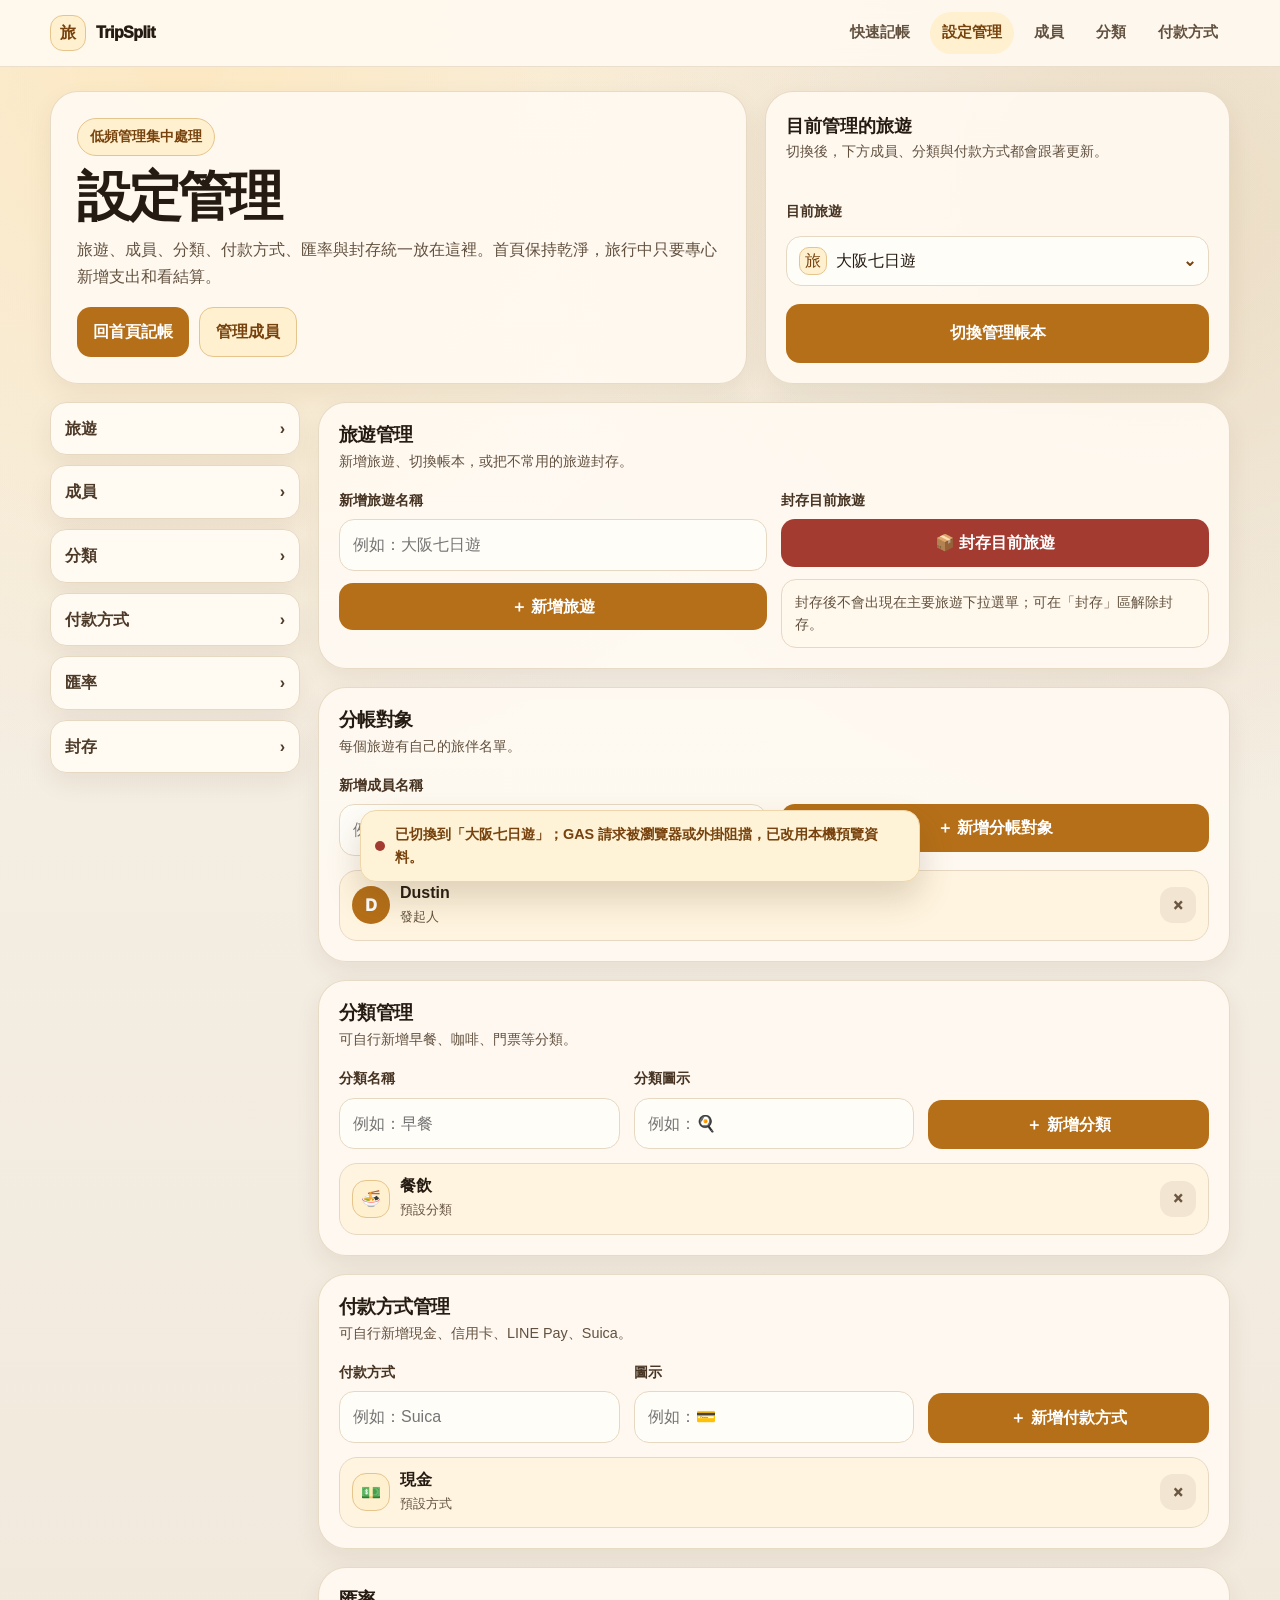
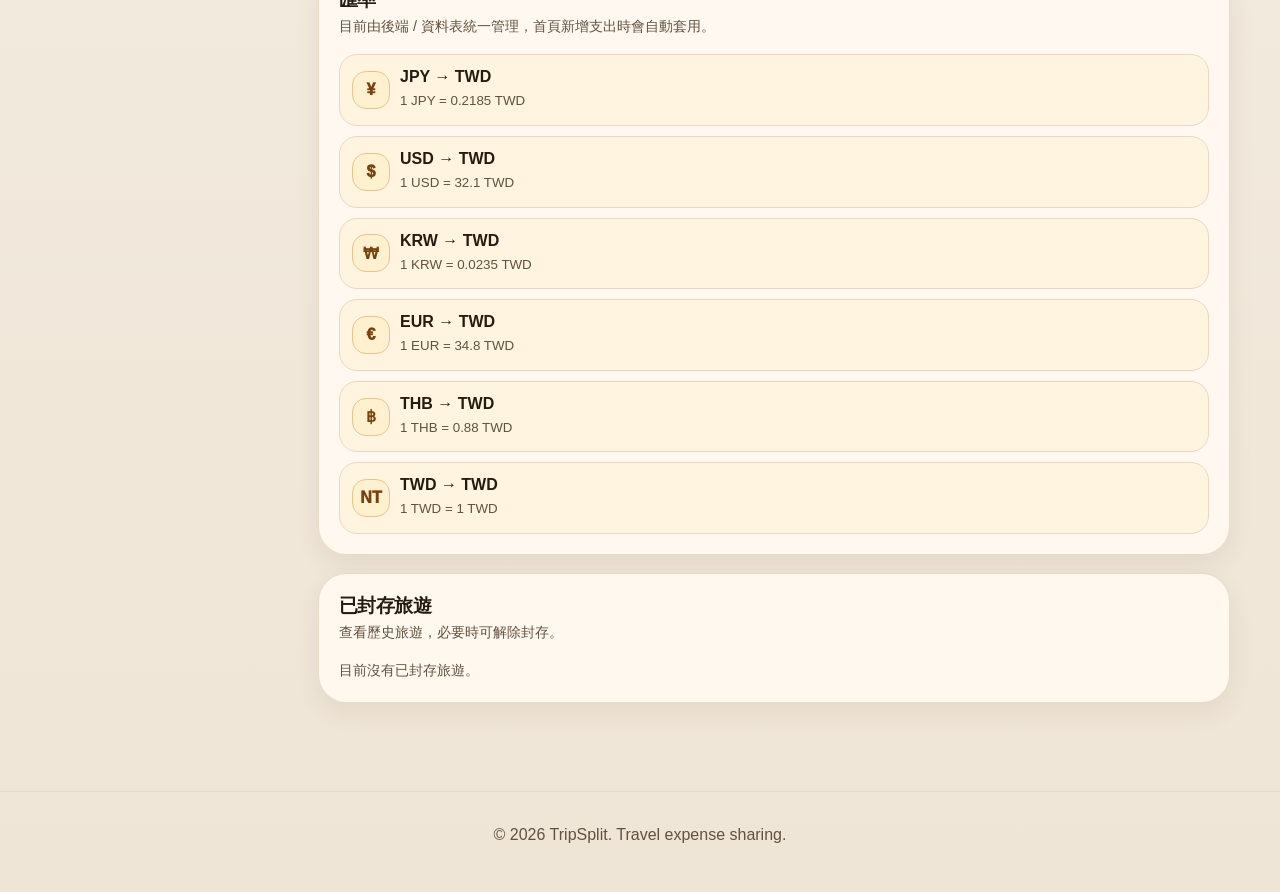
==== commit 0603ca55: "新增唯讀預覽模式與封存帳本分享連結 實作唯讀預覽模式，網址帶有 `?preview=1&trip_id=...` 時僅能查看帳本資料，所有新增、編輯、刪除、上傳等操作會被禁用，並顯示提示橫幅。CSS " ====
--- a/TripSplit/settings.html
+++ b/TripSplit/settings.html
@@ -5,7 +5,7 @@
     <meta name="viewport" content="width=device-width, initial-scale=1.0" />
     <title>TripSplit｜設定管理</title>
     <link rel="icon" href="data:image/svg+xml,%3Csvg xmlns='http://www.w3.org/2000/svg' viewBox='0 0 64 64'%3E%3Ctext y='50' font-size='48'%3E%E6%97%85%3C/text%3E%3C/svg%3E" />
-    <link rel="stylesheet" href="./assets/app.css?v=1" />
+    <link rel="stylesheet" href="./assets/app.css?v=2" />
 </head>
 <body data-page="settings">
     <header class="app-header">
@@ -136,6 +136,7 @@
     </nav>
 
     <footer class="footer"><div class="container">© 2026 TripSplit. Travel expense sharing.</div></footer>
-    <script src="./assets/app.js?v=1"></script>
+    <script src="./assets/roc-date.js?v=3"></script>
+    <script src="./assets/app.js?v=13"></script>
 </body>
 </html>
--- a/TripSplit/assets/app.css
+++ b/TripSplit/assets/app.css
@@ -5,13 +5,13 @@
     --surface-strong: #fff4df;
     --surface-soft: #fff8ec;
     --text: #251b12;
-    --muted: #7a6a5b;
+    --muted: #62513f;
     --line: #e7d8c2;
     --primary: #b56f18;
     --primary-dark: #77420d;
     --primary-soft: #fff0cf;
-    --green: #557f3f;
-    --red: #b84a3d;
+    --green: #356f31;
+    --red: #a33b31;
     --orange: #c76f2d;
     --shadow: 0 18px 44px rgba(65, 42, 20, 0.1);
     --shadow-soft: 0 10px 26px rgba(65, 42, 20, 0.07);
@@ -229,6 +229,95 @@
     gap: 18px;
     align-items: start;
 }
+
+.dashboard-tabs {
+    display: grid;
+    grid-template-columns: repeat(3, minmax(0, 1fr));
+    gap: 10px;
+    margin: 0 0 18px;
+    padding: 8px;
+    border: 1px solid rgba(231, 216, 194, .92);
+    border-radius: 20px;
+    background: rgba(255, 250, 242, .9);
+    box-shadow: var(--shadow-soft);
+}
+
+.dashboard-tab {
+    min-width: 0;
+    min-height: 48px;
+    padding: 10px 12px;
+    border: 1px solid transparent;
+    border-radius: 14px;
+    color: #6b5742;
+    background: transparent;
+    font-weight: 950;
+    line-height: 1.2;
+    white-space: nowrap;
+    overflow: hidden;
+    text-overflow: ellipsis;
+    transition: background .2s ease, border-color .2s ease, color .2s ease, box-shadow .2s ease;
+}
+
+    .dashboard-tab:hover {
+        color: var(--primary-dark);
+        background: var(--primary-soft);
+    }
+
+    .dashboard-tab.active {
+        color: var(--primary-dark);
+        border-color: #e6c58d;
+        background: var(--primary-soft);
+        box-shadow: inset 0 1px 0 rgba(255, 255, 255, .7);
+    }
+
+.work-layout[data-active-tab="quick"],
+.work-layout[data-active-tab="records"],
+.work-layout[data-active-tab="overview"] {
+    grid-template-columns: minmax(0, 1fr);
+}
+
+.content-stack[hidden],
+.side-stack[hidden],
+#expense-form[hidden],
+#expenses[hidden] {
+    display: none !important;
+}
+
+.preview-mode [data-dashboard-tab="quick"],
+.preview-mode #expense-form,
+.preview-mode a[href*="settings.html"],
+.preview-mode a[href="#expense-form"],
+.preview-mode #open-import-text-btn,
+.preview-mode #archive-trip-btn,
+.preview-mode [data-edit-expense],
+.preview-mode [data-delete-expense],
+.preview-mode [data-open-receipt-upload],
+.preview-mode [data-expense-menu],
+.preview-mode .expense-action-menu,
+.preview-mode .expense-actions,
+.preview-mode [data-remove],
+.preview-mode [data-unarchive-trip],
+.preview-mode [data-remove-preview-index],
+.preview-mode [data-remove-upload-preview-index],
+.preview-mode #trip-create-form,
+.preview-mode #member-form,
+.preview-mode #category-form,
+.preview-mode #payment-form {
+    display: none !important;
+}
+
+.preview-mode .dashboard-tabs {
+    grid-template-columns: repeat(2, minmax(0, 1fr));
+}
+
+.preview-mode #trip-switch-form {
+    opacity: .72;
+}
+
+    .preview-mode #trip-switch-form .icon-select-trigger,
+    .preview-mode #trip-switch-form .icon-select-option {
+        pointer-events: none;
+    }
 
 .settings-layout {
     display: grid;
@@ -334,6 +423,26 @@
     gap: 14px;
 }
 
+.payer-split-grid {
+    grid-template-columns: 1fr;
+}
+
+    .payer-split-grid .input-with-action {
+        display: flex;
+        align-items: stretch;
+    }
+
+        .payer-split-grid .input-with-action .icon-select,
+        .payer-split-grid .input-with-action select {
+            flex: 1 1 auto;
+            min-width: 0;
+        }
+
+        .payer-split-grid .input-with-action .btn {
+            flex: 0 0 68px;
+            padding-inline: 12px;
+        }
+
 .stack-form {
     display: grid;
     gap: 12px;
@@ -357,6 +466,7 @@
 
 input, select, textarea {
     width: 100%;
+    min-width: 0;
     min-height: 50px;
     border: 1px solid var(--line);
     border-radius: 15px;
@@ -384,12 +494,190 @@
     background: #fff;
 }
 
+button:focus-visible,
+a:focus-visible,
+[tabindex]:focus-visible {
+    outline: 3px solid rgba(119, 66, 13, .58);
+    outline-offset: 3px;
+}
+
 .input-with-action {
     display: grid;
     grid-template-columns: 1fr auto;
     gap: 8px;
     align-items: end;
 }
+
+.roc-date-control {
+    position: relative;
+    display: block;
+}
+
+.roc-date-display {
+    letter-spacing: 0;
+    padding-right: 48px;
+}
+
+.roc-date-button {
+    position: absolute;
+    top: 50%;
+    right: 8px;
+    width: 34px;
+    height: 34px;
+    min-height: 0;
+    border: 0;
+    border-radius: 11px;
+    background: transparent;
+    color: var(--primary-dark);
+    font-weight: 950;
+    transform: translateY(-50%);
+}
+
+    .roc-date-button::before {
+        content: "";
+        width: 18px;
+        height: 18px;
+        display: block;
+        margin: 0 auto;
+        border: 2px solid currentColor;
+        border-radius: 5px;
+        box-shadow: inset 0 5px 0 rgba(181, 111, 24, .18);
+    }
+
+    .roc-date-button::after {
+        content: "";
+        position: absolute;
+        left: 50%;
+        top: 10px;
+        width: 12px;
+        height: 2px;
+        border-radius: 999px;
+        background: currentColor;
+        transform: translateX(-50%);
+    }
+
+    .roc-date-button:hover,
+    .roc-date-button:focus-visible {
+        background: var(--primary-soft);
+        outline: none;
+    }
+
+.roc-date-picker {
+    position: fixed;
+    z-index: 200;
+    display: none;
+    padding: 12px;
+    border: 1px solid #d6b07b;
+    border-radius: 16px;
+    background: #fffdf8;
+    box-shadow: 0 18px 44px rgba(65, 42, 20, .22);
+}
+
+    .roc-date-picker.show {
+        display: block;
+    }
+
+.roc-date-picker-head {
+    display: grid;
+    grid-template-columns: 36px 1fr 36px;
+    align-items: center;
+    gap: 8px;
+    margin-bottom: 10px;
+}
+
+    .roc-date-picker-head strong {
+        text-align: center;
+        color: var(--text);
+        font-size: .98rem;
+        line-height: 1.2;
+    }
+
+.roc-date-title {
+    display: grid;
+    grid-template-columns: minmax(0, 1.25fr) minmax(0, .75fr);
+    gap: 6px;
+    min-width: 0;
+}
+
+    .roc-date-title select {
+        min-height: 36px;
+        height: 36px;
+        padding: 6px 8px;
+        border-radius: 11px;
+        background: #fffaf2;
+        font-size: .88rem;
+        font-weight: 900;
+    }
+
+.roc-date-nav {
+    width: 36px;
+    height: 36px;
+    border-radius: 12px;
+    background: #f3e7d5;
+    color: var(--primary-dark);
+    font-size: 1.35rem;
+    line-height: 1;
+}
+
+.roc-date-weekdays,
+.roc-date-grid {
+    display: grid;
+    grid-template-columns: repeat(7, minmax(0, 1fr));
+    gap: 4px;
+}
+
+.roc-date-weekdays {
+    margin-bottom: 5px;
+    color: #6d5e50;
+    font-size: .8rem;
+    font-weight: 950;
+    text-align: center;
+}
+
+.roc-date-day {
+    aspect-ratio: 1;
+    min-height: 0;
+    border-radius: 10px;
+    background: transparent;
+    color: var(--text);
+    font-size: .88rem;
+    font-weight: 800;
+}
+
+    .roc-date-day:hover,
+    .roc-date-day.today {
+        background: var(--primary-soft);
+        color: var(--primary-dark);
+    }
+
+    .roc-date-day.selected {
+        background: var(--text);
+        color: #fff;
+    }
+
+    .roc-date-day.muted {
+        color: #9b8b7c;
+    }
+
+.roc-date-actions {
+    display: flex;
+    justify-content: space-between;
+    gap: 8px;
+    margin-top: 10px;
+}
+
+    .roc-date-actions button {
+        min-height: 34px;
+        padding: 6px 10px;
+        border-radius: 11px;
+        background: transparent;
+        color: var(--primary-dark);
+        font-weight: 950;
+    }
+
+        .roc-date-actions button:hover {
+            background: var(--primary-soft);
+        }
 
 .native-icon-select {
     position: absolute;
@@ -598,6 +886,30 @@
     font-weight: 900;
 }
 
+.preview-mode-banner {
+    display: flex;
+    align-items: center;
+    gap: 10px;
+    margin-bottom: 18px;
+    padding: 13px 16px;
+    border-radius: 16px;
+    color: #244c25;
+    background: #edf8ec;
+    border: 1px solid #b8dbb5;
+    box-shadow: var(--shadow-soft);
+    font-size: .94rem;
+    font-weight: 850;
+}
+
+    .preview-mode-banner strong {
+        flex: 0 0 auto;
+        font-weight: 950;
+    }
+
+    .preview-mode-banner span {
+        min-width: 0;
+    }
+
 .status-dot {
     width: 10px;
     height: 10px;
@@ -633,6 +945,39 @@
     background: var(--surface-strong);
 }
 
+.archived-trip-row {
+    align-items: center;
+}
+
+.archived-trip-actions {
+    display: flex;
+    align-items: center;
+    justify-content: flex-end;
+    gap: 8px;
+    flex: 0 0 auto;
+}
+
+.archived-preview-copy {
+    min-height: 36px;
+    padding: 7px 12px;
+    border-radius: 12px;
+    font-size: .86rem;
+    white-space: nowrap;
+}
+
+@media (max-width: 560px) {
+    .archived-trip-row {
+        align-items: flex-start;
+        flex-direction: column;
+    }
+
+    .archived-trip-actions {
+        width: 100%;
+        justify-content: flex-start;
+        flex-wrap: wrap;
+    }
+}
+
 .list-info {
     display: flex;
     align-items: center;
@@ -722,6 +1067,7 @@
         border-radius: 17px;
         background: var(--surface-strong);
         font-weight: 950;
+        line-height: 1.2;
         text-align: center;
         color: #634e39;
     }
@@ -904,9 +1250,487 @@
         flex: 1;
     }
 
+.expense-filters {
+    display: grid;
+    grid-template-columns: repeat(2, minmax(0, 1fr));
+    gap: 10px;
+    align-items: end;
+    margin-bottom: 14px;
+}
+
+.expense-filter-clear {
+    grid-column: 1 / -1;
+    width: 100%;
+    min-height: 50px;
+    white-space: nowrap;
+}
+
+.expense-view-controls {
+    display: flex;
+    align-items: center;
+    justify-content: space-between;
+    gap: 12px;
+    padding: 10px 12px;
+    border: 1px solid rgba(231, 216, 194, .82);
+    border-radius: 16px;
+    background: #fffaf2;
+}
+
+    .expense-view-controls strong,
+    .expense-view-controls span {
+        display: block;
+    }
+
+    .expense-view-controls strong {
+        color: var(--text);
+        font-size: .92rem;
+        font-weight: 950;
+    }
+
+    .expense-view-controls span {
+        color: var(--muted);
+        font-size: .82rem;
+        font-weight: 850;
+    }
+
+.expense-view-toggle {
+    display: inline-grid;
+    grid-template-columns: repeat(2, minmax(88px, 1fr));
+    gap: 4px;
+    padding: 4px;
+    border: 1px solid rgba(214, 176, 123, .7);
+    border-radius: 14px;
+    background: #fffdf8;
+}
+
+    .expense-view-toggle button {
+        min-height: 34px;
+        padding: 6px 10px;
+        border-radius: 10px;
+        background: transparent;
+        color: #6b5742;
+        font-size: .84rem;
+        font-weight: 950;
+        white-space: nowrap;
+    }
+
+        .expense-view-toggle button.active,
+        .expense-view-toggle button:hover {
+            background: var(--primary-soft);
+            color: var(--primary-dark);
+        }
+
+.expense-table-shell {
+    display: grid;
+    gap: 10px;
+}
+
+.expense-table-scroll {
+    max-width: 100%;
+    overflow-x: auto;
+    border: 1px solid rgba(231, 216, 194, .82);
+    border-radius: 16px;
+    background: #fffdf8;
+}
+
+.expense-table {
+    width: 100%;
+    min-width: 1180px;
+    border-collapse: separate;
+    border-spacing: 0;
+    table-layout: fixed;
+    color: #4d3a28;
+    font-size: .84rem;
+}
+
+.expense-table-col-date {
+    width: 88px;
+}
+
+.expense-table-col-category {
+    width: 104px;
+}
+
+.expense-table-col-title {
+    width: 280px;
+}
+
+.expense-table-col-payer {
+    width: 96px;
+}
+
+.expense-table-col-original {
+    width: 124px;
+}
+
+.expense-table-col-twd,
+.expense-table-col-share {
+    width: 112px;
+}
+
+.expense-table-col-count,
+.expense-table-col-photo,
+.expense-table-col-note {
+    width: 78px;
+}
+
+.expense-table-col-action {
+    width: 104px;
+}
+
+.expense-table th,
+.expense-table td {
+    height: 62px;
+    padding: 9px 11px;
+    border-bottom: 1px solid rgba(231, 216, 194, .72);
+    line-height: 1.35;
+    vertical-align: middle;
+}
+
+.expense-table th {
+    position: sticky;
+    top: 0;
+    z-index: 1;
+    background: #fff4df;
+    color: #5c442b;
+    font-size: .78rem;
+    font-weight: 950;
+    text-align: left;
+    white-space: nowrap;
+}
+
+.expense-table td {
+    overflow: hidden;
+    text-overflow: ellipsis;
+    white-space: nowrap;
+}
+
+.expense-table tbody tr {
+    cursor: pointer;
+    outline: none;
+}
+
+    .expense-table tbody tr:hover,
+    .expense-table tbody tr:focus,
+    .expense-table tbody tr.selected {
+        background: #fff8ec;
+    }
+
+.expense-table .numeric {
+    text-align: right;
+}
+
+.expense-table .strong {
+    color: var(--text);
+    font-weight: 950;
+}
+
+.expense-table .numeric span,
+.expense-table .numeric small {
+    display: block;
+}
+
+.expense-table .numeric small {
+    margin-top: 2px;
+    color: var(--muted);
+    font-size: .74rem;
+    font-weight: 850;
+}
+
+.expense-table-title {
+    color: var(--text);
+    font-weight: 950;
+}
+
+    .expense-table-title span {
+        display: -webkit-box;
+        line-height: 1.35;
+        white-space: normal;
+        -webkit-box-orient: vertical;
+        -webkit-line-clamp: 2;
+        overflow: hidden;
+    }
+
+.expense-table-category {
+    display: block;
+    overflow: hidden;
+    text-overflow: ellipsis;
+    white-space: nowrap;
+}
+
+.expense-table-badge {
+    display: inline-flex;
+    align-items: center;
+    min-width: 38px;
+    min-height: 30px;
+    justify-content: center;
+    padding: 3px 8px;
+    border: 1px solid rgba(214, 176, 123, .6);
+    border-radius: 999px;
+    background: #fffaf2;
+    color: #7a6752;
+    font-size: .78rem;
+    font-weight: 950;
+}
+
+    .expense-table-badge.active {
+        background: var(--primary-soft);
+        color: var(--primary-dark);
+    }
+
+.expense-table-action {
+    min-height: 30px;
+    display: inline-flex;
+    align-items: center;
+    justify-content: center;
+    padding: 5px 9px;
+    border: 1px solid rgba(214, 176, 123, .75);
+    border-radius: 10px;
+    background: #fffaf2;
+    color: var(--primary-dark);
+    font-size: .78rem;
+    font-weight: 950;
+    white-space: nowrap;
+}
+
+    .expense-table-action:hover,
+    .expense-table-action:focus-visible {
+        background: var(--primary-soft);
+    }
+
+.expense-table-pagination {
+    display: flex;
+    align-items: center;
+    justify-content: space-between;
+    gap: 10px;
+    padding: 8px 10px;
+    border: 1px solid rgba(231, 216, 194, .72);
+    border-radius: 14px;
+    background: #fffaf2;
+    color: #6b5742;
+    font-size: .84rem;
+    font-weight: 900;
+}
+
+    .expense-table-pagination > div,
+    .expense-page-numbers {
+        display: flex;
+        align-items: center;
+        gap: 6px;
+    }
+
+.expense-page-gap {
+    padding: 0 2px;
+    color: var(--muted);
+    font-weight: 950;
+}
+
+.expense-table-pagination button {
+    min-height: 32px;
+    padding: 5px 10px;
+    border: 1px solid rgba(214, 176, 123, .75);
+    border-radius: 10px;
+    background: #fffdf8;
+    color: var(--primary-dark);
+    font-size: .8rem;
+    font-weight: 950;
+}
+
+    .expense-table-pagination button.active,
+    .expense-table-pagination button:hover:not(:disabled) {
+        background: var(--primary-soft);
+    }
+
+    .expense-table-pagination button:disabled {
+        cursor: not-allowed;
+        opacity: .48;
+    }
+
+.expense-table-detail-panel {
+    display: grid;
+    gap: 12px;
+    padding: 14px;
+    border: 1px solid rgba(214, 176, 123, .82);
+    border-radius: 16px;
+    background: #fff8ec;
+    box-shadow: 0 10px 24px rgba(65, 42, 20, .05);
+}
+
+.expense-table-detail-head {
+    display: flex;
+    align-items: flex-start;
+    justify-content: space-between;
+    gap: 12px;
+}
+
+    .expense-table-detail-head > div:first-child {
+        min-width: 0;
+    }
+
+.expense-table-detail-head-actions {
+    display: flex;
+    align-items: flex-start;
+    flex: 0 0 auto;
+    gap: 8px;
+}
+
+.expense-table-detail-kicker,
+.expense-table-detail-head p,
+.expense-table-detail-meta {
+    color: var(--muted);
+    font-size: .82rem;
+    font-weight: 850;
+}
+
+.expense-table-detail-head h3 {
+    margin: 1px 0 2px;
+    color: var(--text);
+    font-size: 1.02rem;
+    font-weight: 950;
+}
+
+.expense-table-detail-close {
+    width: 34px;
+    height: 34px;
+    min-height: 0;
+    display: grid;
+    flex: 0 0 auto;
+    place-items: center;
+    border-radius: 11px;
+    background: #f2e5d1;
+    color: #6b5742;
+    font-size: 1.18rem;
+    line-height: 1;
+}
+
+.expense-table-detail-stats {
+    display: grid;
+    grid-template-columns: repeat(4, minmax(0, 1fr));
+    gap: 8px;
+}
+
+    .expense-table-detail-stats div {
+        min-width: 0;
+        padding: 9px 10px;
+        border: 1px solid rgba(231, 216, 194, .72);
+        border-radius: 12px;
+        background: #fffdf8;
+    }
+
+    .expense-table-detail-stats span,
+    .expense-table-detail-stats strong {
+        display: block;
+        overflow-wrap: anywhere;
+    }
+
+    .expense-table-detail-stats span {
+        color: var(--muted);
+        font-size: .76rem;
+        font-weight: 850;
+    }
+
+    .expense-table-detail-stats strong {
+        margin-top: 2px;
+        color: var(--text);
+        font-size: .9rem;
+        font-weight: 950;
+    }
+
+.expense-table-detail-grid {
+    display: grid;
+    grid-template-columns: repeat(2, minmax(0, 1fr));
+    gap: 10px;
+}
+
+    .expense-table-detail-grid section {
+        min-width: 0;
+        padding: 10px;
+        border: 1px solid rgba(231, 216, 194, .72);
+        border-radius: 12px;
+        background: #fffdf8;
+    }
+
+    .expense-table-detail-grid h4 {
+        margin: 0 0 7px;
+        color: #5c442b;
+        font-size: .82rem;
+        font-weight: 950;
+    }
+
+.expense-table-detail-note {
+    color: #4d3a28;
+    font-size: .84rem;
+    line-height: 1.55;
+    overflow-wrap: anywhere;
+    white-space: pre-wrap;
+}
+
+.expense-table-detail-empty {
+    margin: 0;
+    color: var(--muted);
+    font-size: .84rem;
+    font-weight: 850;
+}
+
+.expense-table-detail-panel .expense-detail-panel {
+    grid-column: 1 / -1;
+    margin-top: 0;
+}
+
+.expense-table-detail-panel .expense-links {
+    margin-top: 0;
+}
+
+.expense-table-detail-meta {
+    display: flex;
+    flex-wrap: wrap;
+    gap: 8px;
+}
+
+    .expense-table-detail-meta span {
+        padding: 4px 8px;
+        border: 1px solid rgba(214, 176, 123, .62);
+        border-radius: 999px;
+        background: #fffdf8;
+    }
+
+.expense-day-group {
+    display: grid;
+    gap: 10px;
+    padding: 12px;
+    border: 1px solid var(--line);
+    border-radius: 20px;
+    background: rgba(255, 253, 248, .62);
+}
+
+.expense-day-header {
+    display: flex;
+    align-items: center;
+    justify-content: space-between;
+    gap: 12px;
+    padding: 2px 2px 8px;
+    border-bottom: 1px dashed var(--line);
+}
+
+    .expense-day-header strong {
+        display: block;
+        line-height: 1.25;
+    }
+
+    .expense-day-header span {
+        color: var(--muted);
+        font-size: .86rem;
+        font-weight: 850;
+    }
+
+.expense-day-list {
+    display: grid;
+    gap: 10px;
+}
+
 .expense-item {
     display: grid;
-    grid-template-columns: auto minmax(0, 1fr) auto;
+    grid-template-columns: auto minmax(0, 1fr) auto auto;
     gap: 14px;
     align-items: center;
     padding: 15px;
@@ -915,6 +1739,45 @@
     background: var(--surface-strong);
 }
 
+.expense-edit-badge,
+.expense-delete-badge {
+    width: 42px;
+    height: 42px;
+    display: grid;
+    place-items: center;
+    border-radius: 999px;
+    border: 1px solid #e6c58d;
+    background: #fff6e6;
+    color: var(--primary-dark);
+    font-size: .78rem;
+    font-weight: 950;
+    line-height: 1;
+    box-shadow: 0 8px 18px rgba(125, 82, 28, .12);
+}
+
+    .expense-edit-badge:hover {
+        background: #ffe7b9;
+    }
+
+.expense-delete-badge {
+    border-color: rgba(184, 74, 61, .3);
+    background: var(--red);
+    color: #fff;
+    font-size: 1.05rem;
+    box-shadow: 0 8px 18px rgba(184, 74, 61, .22);
+}
+
+    .expense-delete-badge:hover {
+        background: #9f362d;
+    }
+
+.expense-actions {
+    display: flex;
+    align-items: center;
+    justify-content: flex-end;
+    gap: 8px;
+}
+
 .expense-icon {
     font-size: 1.12rem;
 }
@@ -925,8 +1788,10 @@
 }
 
 .expense-meta span {
+    display: block;
     color: var(--muted);
     font-size: .9rem;
+    overflow-wrap: anywhere;
 }
 
 .expense-links {
@@ -946,8 +1811,40 @@
     font-size: .84rem;
 }
 
+.expense-note {
+    max-width: 100%;
+    margin-top: 8px;
+    padding: 8px 10px;
+    border: 1px solid rgba(214, 176, 123, .62);
+    border-radius: 12px;
+    background: #fffaf2;
+    color: #5f4a35;
+    font-size: .84rem;
+}
+
+    .expense-note summary {
+        width: fit-content;
+        cursor: pointer;
+        color: var(--primary-dark);
+        font-weight: 950;
+        line-height: 1.35;
+    }
+
+        .expense-note summary:hover {
+            color: var(--primary);
+        }
+
+    .expense-note p {
+        margin: 7px 0 0;
+        color: #5f4a35;
+        line-height: 1.55;
+        overflow-wrap: anywhere;
+        white-space: pre-wrap;
+    }
+
 .expense-amount {
     text-align: right;
+    white-space: nowrap;
 }
 
     .expense-amount strong {
@@ -955,9 +1852,222 @@
         font-size: 1.05rem;
     }
 
-    .expense-amount small {
-        color: var(--muted);
-    }
+.expense-day-group {
+    gap: 12px;
+    padding: 14px;
+    border-color: rgba(231, 216, 194, .72);
+    background: rgba(255, 250, 242, .5);
+}
+
+.expense-day-header {
+    padding: 3px 2px 11px;
+    border-bottom: 1px solid rgba(231, 216, 194, .78);
+}
+
+    .expense-day-header > strong {
+        color: var(--text);
+        font-size: .98rem;
+        font-weight: 950;
+    }
+
+.expense-item {
+    position: relative;
+    grid-template-columns: auto minmax(0, 1fr) auto auto;
+    gap: 12px;
+    align-items: start;
+    padding: 14px;
+    border-color: rgba(231, 216, 194, .7);
+    border-radius: 18px;
+    background: #fffdf8;
+    box-shadow: 0 8px 20px rgba(65, 42, 20, .045);
+}
+
+    .expense-item.is-expanded {
+        border-color: rgba(214, 176, 123, .82);
+    }
+
+.expense-meta {
+    min-width: 0;
+}
+
+    .expense-meta strong {
+        font-size: .98rem;
+        font-weight: 950;
+    }
+
+    .expense-meta span {
+        margin-top: 2px;
+        color: #7a6752;
+        font-size: .84rem;
+        line-height: 1.45;
+    }
+
+.expense-summary-tags {
+    display: flex;
+    flex-wrap: wrap;
+    gap: 6px;
+    min-width: 0;
+    margin-top: 5px;
+    padding-right: 4px;
+}
+
+.expense-meta .expense-summary-tag {
+    display: inline-flex;
+    align-items: center;
+    max-width: 100%;
+    margin-top: 0;
+    padding: 2px 8px;
+    border: 1px solid rgba(214, 176, 123, .8);
+    border-radius: 9999px;
+    background: #fffaf2;
+    color: #6b5742;
+    font-size: .82rem;
+    font-weight: 850;
+    line-height: 1.35;
+    overflow-wrap: anywhere;
+}
+
+.expense-detail-toggle {
+    width: fit-content;
+    min-height: 0;
+    margin-top: 8px;
+    padding: 0;
+    background: transparent;
+    color: var(--primary-dark);
+    font-size: .82rem;
+    font-weight: 950;
+    line-height: 1.3;
+}
+
+    .expense-detail-toggle:hover {
+        color: var(--primary);
+    }
+
+    .expense-detail-toggle span {
+        display: inline;
+        margin-top: 0;
+        color: inherit;
+        font-size: inherit;
+    }
+
+.expense-actions {
+    position: relative;
+}
+
+.expense-more-btn {
+    width: 34px;
+    height: 34px;
+    min-height: 0;
+    display: grid;
+    place-items: center;
+    border-radius: 12px;
+    border: 1px solid rgba(214, 176, 123, .72);
+    background: #fff8ec;
+    color: #6b5742;
+    font-size: 1.15rem;
+    font-weight: 950;
+    line-height: 1;
+}
+
+    .expense-more-btn:hover,
+    .expense-more-btn[aria-expanded="true"] {
+        background: var(--primary-soft);
+        color: var(--primary-dark);
+    }
+
+.expense-action-menu {
+    position: absolute;
+    top: calc(100% + 6px);
+    right: 0;
+    z-index: 30;
+    display: none;
+    min-width: 112px;
+    padding: 6px;
+    border: 1px solid rgba(214, 176, 123, .82);
+    border-radius: 14px;
+    background: #fffdf8;
+    box-shadow: 0 14px 30px rgba(65, 42, 20, .16);
+}
+
+    .expense-action-menu.open {
+        display: grid;
+        gap: 2px;
+    }
+
+    .expense-action-menu button {
+        width: 100%;
+        min-height: 34px;
+        padding: 7px 10px;
+        border-radius: 10px;
+        background: transparent;
+        color: var(--text);
+        font-size: .86rem;
+        font-weight: 900;
+        text-align: left;
+    }
+
+        .expense-action-menu button:hover {
+            background: var(--primary-soft);
+            color: var(--primary-dark);
+        }
+
+        .expense-action-menu button.danger {
+            color: var(--red);
+        }
+
+            .expense-action-menu button.danger:hover {
+                background: #fff0ed;
+            }
+
+.expense-detail-panel {
+    grid-column: 2 / -1;
+    display: grid;
+    gap: 12px;
+    margin-top: 2px;
+    padding: 12px 14px;
+    border-top: 1px solid rgba(231, 216, 194, .82);
+    border-radius: 14px;
+    background: #fff8ec;
+    color: #4d3a28;
+    font-size: .84rem;
+}
+
+.expense-detail-section {
+    display: grid;
+    gap: 7px;
+}
+
+    .expense-detail-section + .expense-detail-section {
+        padding-top: 10px;
+        border-top: 1px solid rgba(231, 216, 194, .72);
+    }
+
+.expense-detail-label {
+    color: #7a6752;
+    font-size: .78rem;
+    font-weight: 950;
+}
+
+.expense-detail-row {
+    display: flex;
+    align-items: baseline;
+    justify-content: space-between;
+    gap: 12px;
+}
+
+    .expense-detail-row strong {
+        color: var(--text);
+        white-space: nowrap;
+    }
+
+.expense-detail-paid strong {
+    color: var(--primary-dark);
+}
+
+.expense-detail-empty {
+    color: var(--muted);
+    font-weight: 850;
+}
 
 .balance-grid {
     display: grid;
@@ -966,6 +2076,10 @@
 }
 
 .side-stack .balance-grid {
+    grid-template-columns: repeat(2, minmax(0, 1fr));
+}
+
+.side-stack .settlement-list {
     grid-template-columns: repeat(2, minmax(0, 1fr));
 }
 
@@ -984,13 +2098,32 @@
         overflow-wrap: anywhere;
     }
 
+    .balance-card .balance-person-name {
+        color: var(--text);
+        font-size: clamp(1.35rem, 2.4vw, 1.78rem);
+        font-weight: 800;
+        line-height: 1.15;
+    }
+
     .balance-card strong {
         display: block;
-        margin-top: 4px;
+        margin-top: 8px;
         font-size: clamp(1.08rem, 1.9vw, 1.32rem);
         line-height: 1.25;
         letter-spacing: 0;
         white-space: nowrap;
+    }
+
+.balance-breakdown {
+    display: grid;
+    gap: 2px;
+    margin-top: 8px;
+}
+
+    .balance-breakdown small {
+        color: var(--muted);
+        font-size: .9rem;
+        line-height: 1.35;
     }
 
 .positive {
@@ -1016,6 +2149,11 @@
     border: 1px solid var(--line);
 }
 
+.side-stack .settlement-item {
+    align-items: flex-start;
+    flex-direction: column;
+}
+
 .settlement-route {
     display: flex;
     align-items: center;
@@ -1027,6 +2165,179 @@
 .arrow {
     color: var(--primary-dark);
 }
+
+#balance-grid {
+    grid-template-columns: 1fr;
+    gap: 18px;
+}
+
+.side-stack #balance-grid {
+    grid-template-columns: 1fr;
+}
+
+.balance-section {
+    display: grid;
+    gap: 12px;
+    min-width: 0;
+}
+
+    .balance-section + .balance-section {
+        padding-top: 2px;
+    }
+
+.balance-section-head {
+    display: flex;
+    align-items: end;
+    justify-content: space-between;
+    gap: 12px;
+}
+
+    .balance-section-head h3 {
+        color: var(--text);
+        font-size: .98rem;
+        line-height: 1.25;
+        font-weight: 950;
+    }
+
+    .balance-section-head p {
+        color: var(--muted);
+        font-size: .9rem;
+        font-weight: 800;
+    }
+
+.suggested-payment-list {
+    display: grid;
+    gap: 10px;
+}
+
+.suggested-payment-row {
+    display: flex;
+    align-items: center;
+    justify-content: space-between;
+    gap: 14px;
+    padding: 14px 16px;
+    border: 1px solid #d6b07b;
+    border-radius: 16px;
+    background: #fff8ec;
+}
+
+    .suggested-payment-row strong {
+        color: var(--primary-dark);
+        font-size: 1.04rem;
+        font-weight: 950;
+        white-space: nowrap;
+    }
+
+.balance-member-grid {
+    display: grid;
+    grid-template-columns: repeat(3, minmax(0, 1fr));
+    gap: 12px;
+}
+
+.balance-person-card {
+    display: grid;
+    gap: 12px;
+    min-height: 184px;
+    transition: box-shadow .2s ease, transform .2s ease, border-color .2s ease;
+}
+
+    .balance-person-card:hover,
+    .balance-person-card:focus-visible {
+        border-color: #d6b07b;
+        box-shadow: 0 14px 30px rgba(65, 42, 20, .12);
+        transform: translateY(-1px);
+    }
+
+.balance-person-head {
+    display: flex;
+    align-items: flex-start;
+    justify-content: space-between;
+    gap: 10px;
+}
+
+.balance-status-badge {
+    flex: 0 0 auto;
+    padding: 4px 9px;
+    border-radius: 999px;
+    border: 1px solid currentColor;
+    font-size: .78rem;
+    font-weight: 950;
+    line-height: 1.2;
+}
+
+    .balance-status-badge.positive {
+        color: var(--green);
+        background: #edf7ea;
+    }
+
+    .balance-status-badge.negative {
+        color: var(--red);
+        background: #fff0ed;
+    }
+
+    .balance-status-badge.neutral {
+        color: var(--primary-dark);
+        background: var(--primary-soft);
+    }
+
+.balance-main-amount {
+    align-self: center;
+}
+
+.balance-breakdown small {
+    display: flex;
+    align-items: baseline;
+    justify-content: space-between;
+    gap: 10px;
+}
+
+    .balance-breakdown small span,
+    .balance-stat-card span {
+        color: var(--muted);
+        font-weight: 850;
+    }
+
+    .balance-breakdown small strong {
+        margin: 0;
+        color: var(--text);
+        font-size: .95rem;
+        white-space: nowrap;
+    }
+
+.balance-stat-grid {
+    display: grid;
+    grid-template-columns: repeat(3, minmax(0, 1fr));
+    gap: 12px;
+}
+
+.balance-stat-card {
+    min-width: 0;
+    padding: 14px 16px;
+    border-radius: 16px;
+    border: 1px solid var(--line);
+    background: #fffdf8;
+}
+
+    .balance-stat-card span,
+    .balance-stat-card small {
+        display: block;
+        font-size: .86rem;
+    }
+
+    .balance-stat-card strong {
+        display: block;
+        margin-top: 4px;
+        color: var(--primary-dark);
+        font-size: 1.12rem;
+        font-weight: 950;
+        line-height: 1.25;
+    }
+
+    .balance-stat-card small {
+        margin-top: 3px;
+        color: var(--muted);
+        font-weight: 800;
+    }
 
 .chart-card-body {
     display: grid;
@@ -1259,6 +2570,91 @@
     justify-content: flex-end;
 }
 
+.receipt-upload-panel {
+    width: min(92vw, 620px);
+}
+
+.receipt-upload-header {
+    display: flex;
+    align-items: flex-start;
+    justify-content: space-between;
+    gap: 12px;
+}
+
+    .receipt-upload-header h2 {
+        font-size: 1.15rem;
+        font-weight: 950;
+        line-height: 1.25;
+    }
+
+    .receipt-upload-header p {
+        margin-top: 2px;
+        color: var(--muted);
+        font-size: .88rem;
+    }
+
+.receipt-upload-actions {
+    display: flex;
+    justify-content: flex-end;
+    gap: 10px;
+    flex-wrap: wrap;
+}
+
+    .receipt-upload-actions .btn:disabled {
+        opacity: .5;
+        cursor: not-allowed;
+        transform: none;
+    }
+
+.expense-edit-panel {
+    width: min(94vw, 860px);
+    max-height: 92vh;
+    overflow-y: auto;
+}
+
+.expense-edit-header {
+    display: flex;
+    align-items: flex-start;
+    justify-content: space-between;
+    gap: 12px;
+}
+
+    .expense-edit-header h2 {
+        font-size: 1.15rem;
+        font-weight: 950;
+    }
+
+    .expense-edit-header p {
+        margin-top: 2px;
+        color: var(--muted);
+        font-size: .88rem;
+    }
+
+.expense-edit-actions {
+    display: flex;
+    align-items: center;
+    justify-content: space-between;
+    gap: 12px;
+    flex-wrap: wrap;
+}
+
+    .expense-edit-actions > div {
+        display: flex;
+        gap: 10px;
+        flex-wrap: wrap;
+        justify-content: flex-end;
+    }
+
+.btn.danger {
+    border-color: rgba(184, 74, 61, .35);
+    color: var(--red);
+    background: #fff1ee;
+}
+
+    .btn.danger:hover {
+        background: #ffe0da;
+    }
+
 .chart-zoom-panel {
     width: min(96vw, 1500px);
     max-height: 94vh;
@@ -1289,6 +2685,58 @@
     align-items: flex-start;
     justify-content: space-between;
     gap: 12px;
+}
+
+.import-text-open-btn {
+    position: relative;
+}
+
+.import-text-header-actions {
+    display: flex;
+    align-items: center;
+    justify-content: flex-end;
+    gap: 10px;
+    margin-left: auto;
+    flex-wrap: wrap;
+}
+
+.import-text-title-with-badge {
+    position: relative;
+    display: inline-flex;
+    align-items: center;
+    gap: 8px;
+    padding-right: 28px;
+}
+
+.import-text-count-badge {
+    position: absolute;
+    top: -8px;
+    right: -8px;
+    min-width: 22px;
+    height: 22px;
+    display: inline-grid;
+    place-items: center;
+    padding: 0 6px;
+    border-radius: 999px;
+    border: 2px solid var(--surface);
+    background: var(--red);
+    color: #fff;
+    font-size: .76rem;
+    font-weight: 950;
+    line-height: 1;
+    box-shadow: 0 8px 16px rgba(184, 74, 61, .28);
+}
+
+.import-text-title-badge {
+    position: static;
+    min-width: 24px;
+    height: 24px;
+    border-color: var(--surface);
+    font-size: .78rem;
+}
+
+.import-text-count-badge[hidden] {
+    display: none;
 }
 
 .import-text-prompt-box {
@@ -1365,6 +2813,71 @@
     gap: 10px;
 }
 
+.import-text-result-toolbar {
+    display: flex;
+    align-items: center;
+    justify-content: space-between;
+    gap: 12px;
+}
+
+.import-text-nav-actions {
+    display: flex;
+    align-items: center;
+    gap: 8px;
+    flex-wrap: wrap;
+}
+
+.import-text-form-nav {
+    display: flex;
+    align-items: center;
+    gap: 8px;
+}
+
+    .import-text-form-nav[hidden] {
+        display: none;
+    }
+
+.import-text-nav-btn {
+    width: 38px;
+    height: 38px;
+    min-height: 0;
+    display: grid;
+    place-items: center;
+    border-radius: 13px;
+    border: 1px solid #e6c58d;
+    background: var(--primary-soft);
+    color: var(--primary-dark);
+    font-size: 1.35rem;
+    font-weight: 950;
+    line-height: 1;
+}
+
+    .import-text-nav-btn:hover {
+        background: #ffe5ad;
+    }
+
+    .import-text-nav-btn:disabled,
+    .import-text-current-btn:disabled {
+        opacity: .48;
+        cursor: not-allowed;
+        transform: none;
+    }
+
+.import-text-nav-status {
+    min-width: 58px;
+    color: var(--primary-dark);
+    font-size: .88rem;
+    font-weight: 950;
+    text-align: center;
+}
+
+.import-text-current-btn {
+    min-height: 38px;
+    padding: 7px 13px;
+    border-radius: 13px;
+    font-size: .86rem;
+}
+
 .import-text-result-list {
     display: flex;
     flex-direction: column;
@@ -1381,6 +2894,12 @@
     background: var(--surface);
     padding: 10px 14px;
 }
+
+    .import-text-result-row.active {
+        border-color: var(--primary);
+        background: var(--primary-soft);
+        box-shadow: 0 0 0 3px rgba(181, 111, 24, .1);
+    }
 
 .import-text-result-info {
     display: flex;
@@ -1435,14 +2954,16 @@
 
     .mobile-tabbar a {
         flex: 1;
+        min-width: 0;
         display: grid;
         place-items: center;
         gap: 2px;
-        padding: 8px 4px;
-        border-radius: 18px;
+        padding: 8px 3px;
+        border-radius: 16px;
         color: #6b5742;
-        font-size: .78rem;
+        font-size: .74rem;
         font-weight: 950;
+        line-height: 1.15;
     }
 
         .mobile-tabbar a.primary {
@@ -1490,21 +3011,81 @@
         padding: 22px;
     }
 
-    .metrics-grid, .form-grid, .form-grid-3, .balance-grid, .side-stack .balance-grid, .split-type, .settings-nav {
+    .form-grid-3, .settings-nav {
         grid-template-columns: 1fr;
     }
 
+    .metrics-grid {
+        grid-template-columns: repeat(4, minmax(0, 1fr));
+        gap: 8px;
+    }
+
     .metric-card {
-        padding: 14px;
+        padding: 10px 8px;
+        border-radius: 16px;
+        min-width: 0;
+    }
+
+        .metric-card span {
+            font-size: .72rem;
+            line-height: 1.25;
+        }
+
+        .metric-card strong {
+            font-size: .95rem;
+            line-height: 1.2;
+            letter-spacing: 0;
+            overflow-wrap: anywhere;
+        }
+
+    #open-import-text-btn {
+        flex: 0 0 auto;
+        min-height: 36px;
+        padding: 7px 11px;
+        font-size: .82rem;
+        line-height: 1;
+        white-space: nowrap;
+    }
+
+    .import-text-count-badge {
+        top: -7px;
+        right: -7px;
+        min-width: 20px;
+        height: 20px;
+        font-size: .7rem;
+    }
+
+    .import-text-result-toolbar {
+        align-items: stretch;
+        flex-direction: column;
+    }
+
+    .import-text-form-nav {
+        width: auto;
+        justify-content: flex-end;
+    }
+
+    .import-text-header-actions {
+        width: 100%;
+        justify-content: flex-end;
+    }
+
+    .import-text-nav-actions {
+        justify-content: flex-end;
     }
 
     .input-with-action {
         grid-template-columns: 1fr;
+    }
+
+    .payer-split-grid .input-with-action {
+        display: flex;
     }
 
     .expense-item {
         grid-template-columns: auto 1fr;
         align-items: start;
+        gap: 10px 12px;
     }
 
     .expense-amount {
@@ -1513,13 +3094,63 @@
         padding-left: 52px;
     }
 
+    .expense-actions {
+        grid-column: 1 / -1;
+        justify-content: flex-end;
+    }
+
     .toolbar {
         align-items: stretch;
         flex-direction: column;
     }
 
+    .expense-filters {
+        grid-template-columns: repeat(2, minmax(0, 1fr));
+    }
+
+    .expense-view-controls,
+    .expense-table-pagination,
+    .expense-table-pagination > div {
+        align-items: stretch;
+        flex-direction: column;
+    }
+
+    .expense-view-toggle {
+        width: 100%;
+    }
+
+    .expense-table-pagination > div {
+        width: 100%;
+    }
+
+    .expense-table-pagination button {
+        flex: 1;
+    }
+
+    .expense-page-numbers {
+        width: 100%;
+        overflow-x: auto;
+        padding-bottom: 2px;
+    }
+
+    .expense-table-detail-stats,
+    .expense-table-detail-grid {
+        grid-template-columns: repeat(2, minmax(0, 1fr));
+    }
+
+    .expense-day-header {
+        align-items: flex-start;
+        flex-direction: column;
+        gap: 4px;
+    }
+
     .chart-toolbar, .chart-legend {
-        grid-template-columns: 1fr;
+        grid-template-columns: repeat(2, minmax(0, 1fr));
+    }
+
+    .balance-member-grid,
+    .balance-stat-grid {
+        grid-template-columns: repeat(2, minmax(0, 1fr));
     }
 
     .mobile-tabbar {
@@ -1528,6 +3159,33 @@
 }
 
 @media (max-width: 480px) {
+    .dashboard-tabs {
+        gap: 6px;
+        padding: 6px;
+        border-radius: 17px;
+    }
+
+    .dashboard-tab {
+        min-height: 42px;
+        padding: 8px 6px;
+        border-radius: 12px;
+        font-size: clamp(.78rem, 3.45vw, .9rem);
+    }
+
+    .mobile-tabbar {
+        left: 8px;
+        right: 8px;
+        bottom: 8px;
+        padding: 6px;
+        border-radius: 20px;
+    }
+
+        .mobile-tabbar a {
+            padding: 7px 2px;
+            border-radius: 14px;
+            font-size: .7rem;
+        }
+
     .card-header, .card-body, .card-footer {
         padding-left: 15px;
         padding-right: 15px;
@@ -1545,4 +3203,194 @@
         align-items: flex-start;
         flex-direction: column;
     }
-}
+
+    .balance-section-head,
+    .suggested-payment-row {
+        align-items: flex-start;
+        flex-direction: column;
+    }
+
+    .balance-member-grid,
+    .balance-stat-grid {
+        grid-template-columns: 1fr;
+    }
+
+    .expense-item {
+        padding: 12px;
+        border-radius: 17px;
+    }
+
+    .expense-icon {
+        width: 34px;
+        height: 34px;
+        border-radius: 12px;
+    }
+
+    .expense-amount {
+        padding-left: 46px;
+    }
+}
+
+@media (max-width: 780px) {
+    .expense-item {
+        grid-template-columns: auto minmax(0, 1fr) auto;
+        align-items: start;
+    }
+
+    .expense-amount {
+        grid-column: 2 / 3;
+        grid-row: 2;
+        padding-left: 0;
+        text-align: left;
+    }
+
+    .expense-actions {
+        grid-column: 3;
+        grid-row: 1;
+    }
+
+    .expense-detail-panel {
+        grid-column: 1 / -1;
+    }
+}
+
+@media (max-width: 480px) {
+    .expense-day-group {
+        padding: 11px;
+    }
+
+    .expense-item {
+        padding: 12px;
+    }
+
+    .expense-table {
+        min-width: 980px;
+        font-size: .8rem;
+    }
+
+        .expense-table th,
+        .expense-table td {
+            padding: 9px;
+        }
+
+    .expense-table-detail-panel {
+        padding: 12px;
+    }
+
+    .expense-table-detail-head {
+        gap: 8px;
+    }
+
+    .expense-table-detail-stats,
+    .expense-table-detail-grid {
+        grid-template-columns: 1fr;
+    }
+
+    .expense-meta span {
+        font-size: .82rem;
+    }
+
+    .expense-action-menu {
+        right: -2px;
+    }
+}
+
+@media (max-width: 700px) {
+    .expense-table-scroll {
+        overflow: visible;
+        border: 0;
+        border-radius: 0;
+        background: transparent;
+    }
+
+    .expense-table {
+        display: block;
+        min-width: 0;
+        width: 100%;
+        font-size: .84rem;
+    }
+
+        .expense-table colgroup,
+        .expense-table thead {
+            display: none;
+        }
+
+        .expense-table tbody {
+            display: grid;
+            gap: 10px;
+        }
+
+            .expense-table tbody tr {
+                display: grid;
+                grid-template-columns: repeat(2, minmax(0, 1fr));
+                gap: 8px 12px;
+                padding: 12px;
+                border: 1px solid rgba(231, 216, 194, .82);
+                border-radius: 15px;
+                background: #fffdf8;
+                box-shadow: 0 8px 18px rgba(65, 42, 20, .045);
+            }
+
+                .expense-table tbody tr:hover,
+                .expense-table tbody tr:focus,
+                .expense-table tbody tr.selected {
+                    background: #fff8ec;
+                }
+
+        .expense-table td {
+            display: grid;
+            grid-template-columns: minmax(70px, auto) minmax(0, 1fr);
+            gap: 8px;
+            align-items: start;
+            padding: 0;
+            border-bottom: 0;
+            overflow: visible;
+            text-overflow: clip;
+            white-space: normal;
+        }
+
+            .expense-table td::before {
+                content: attr(data-label);
+                color: var(--muted);
+                font-size: .76rem;
+                font-weight: 950;
+            }
+
+    .expense-table-title {
+        grid-column: 1 / -1;
+        display: grid;
+        grid-template-columns: minmax(70px, auto) minmax(0, 1fr);
+        -webkit-line-clamp: unset;
+    }
+
+        .expense-table-title span {
+            display: block;
+            overflow: visible;
+            -webkit-line-clamp: unset;
+        }
+
+        .expense-table-title::before {
+            content: attr(data-label);
+            color: var(--muted);
+            font-size: .76rem;
+            font-weight: 950;
+        }
+
+    .expense-table .numeric {
+        text-align: left;
+    }
+
+        .expense-table .numeric small {
+            display: inline;
+            margin: 0 0 0 4px;
+        }
+
+    .expense-table td[data-label="操作"] {
+        grid-column: 1 / -1;
+    }
+
+    .expense-table-action {
+        width: 100%;
+        min-height: 36px;
+    }
+}
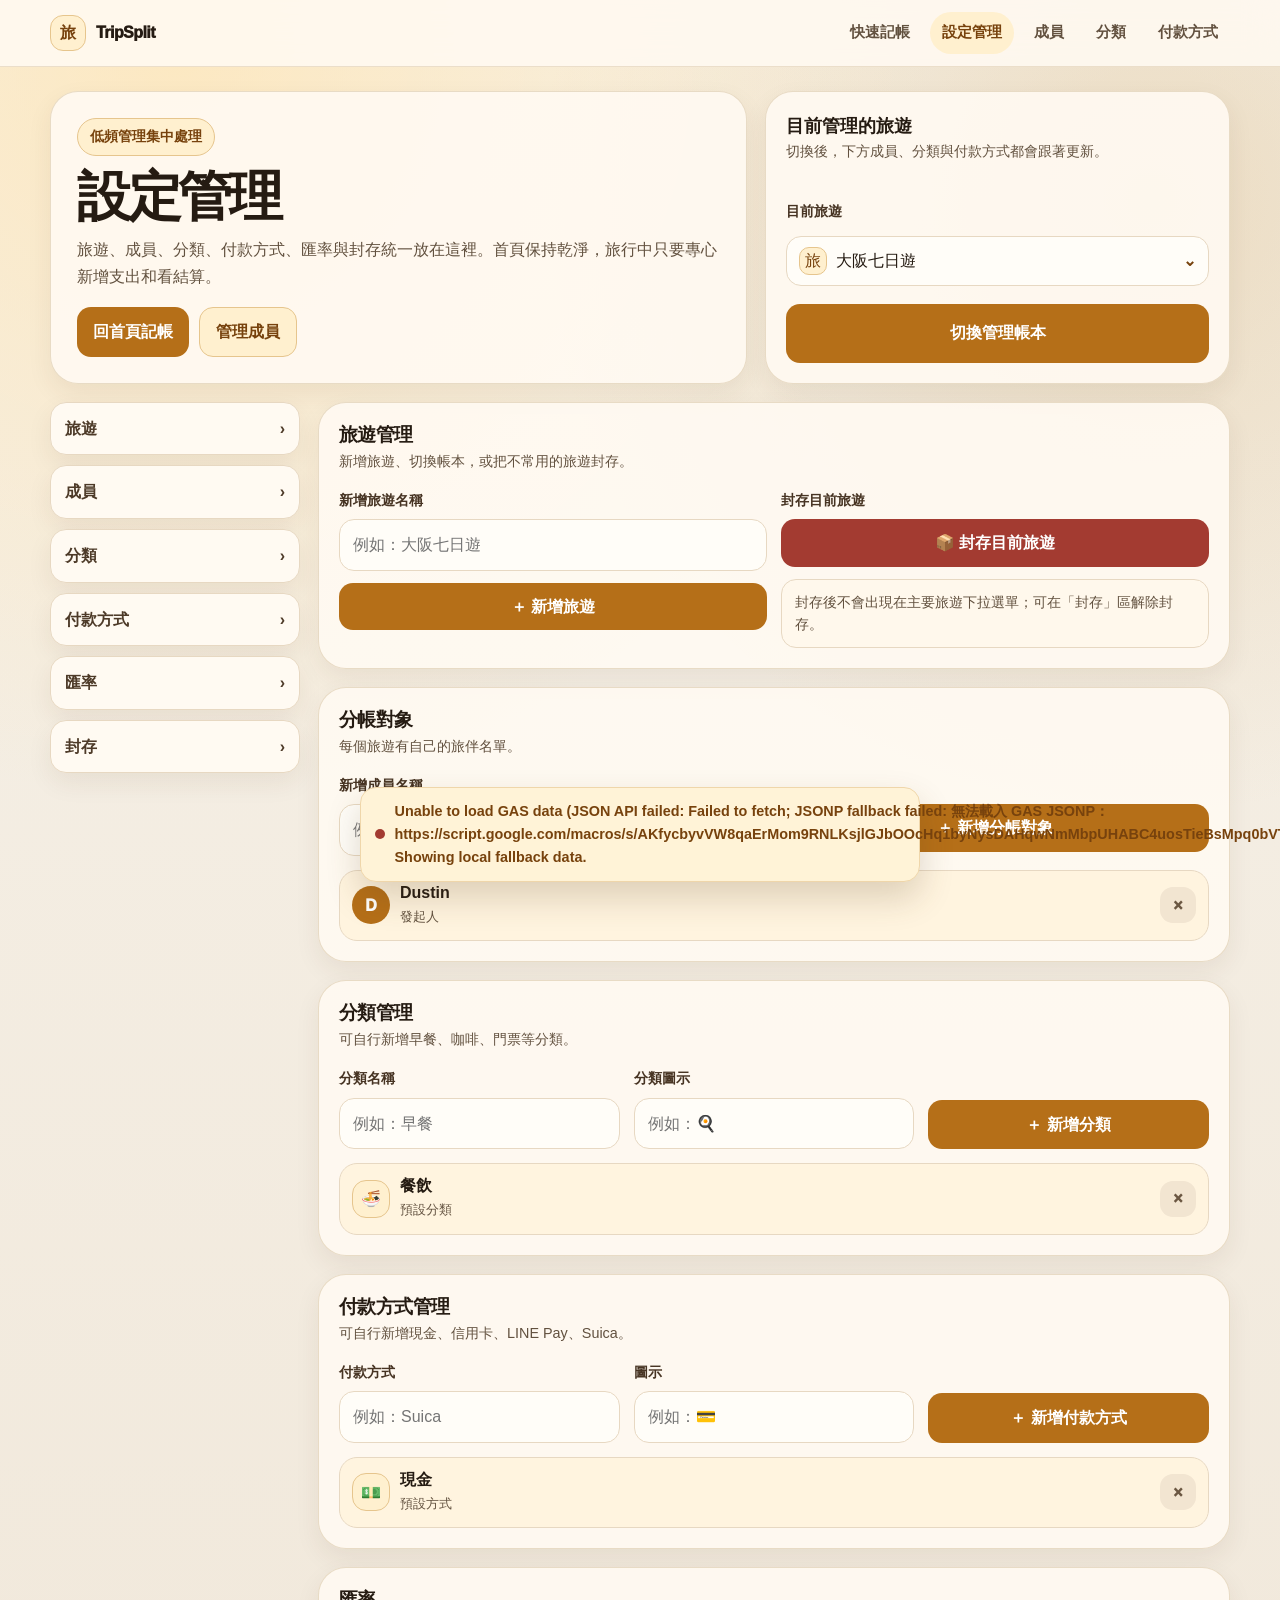
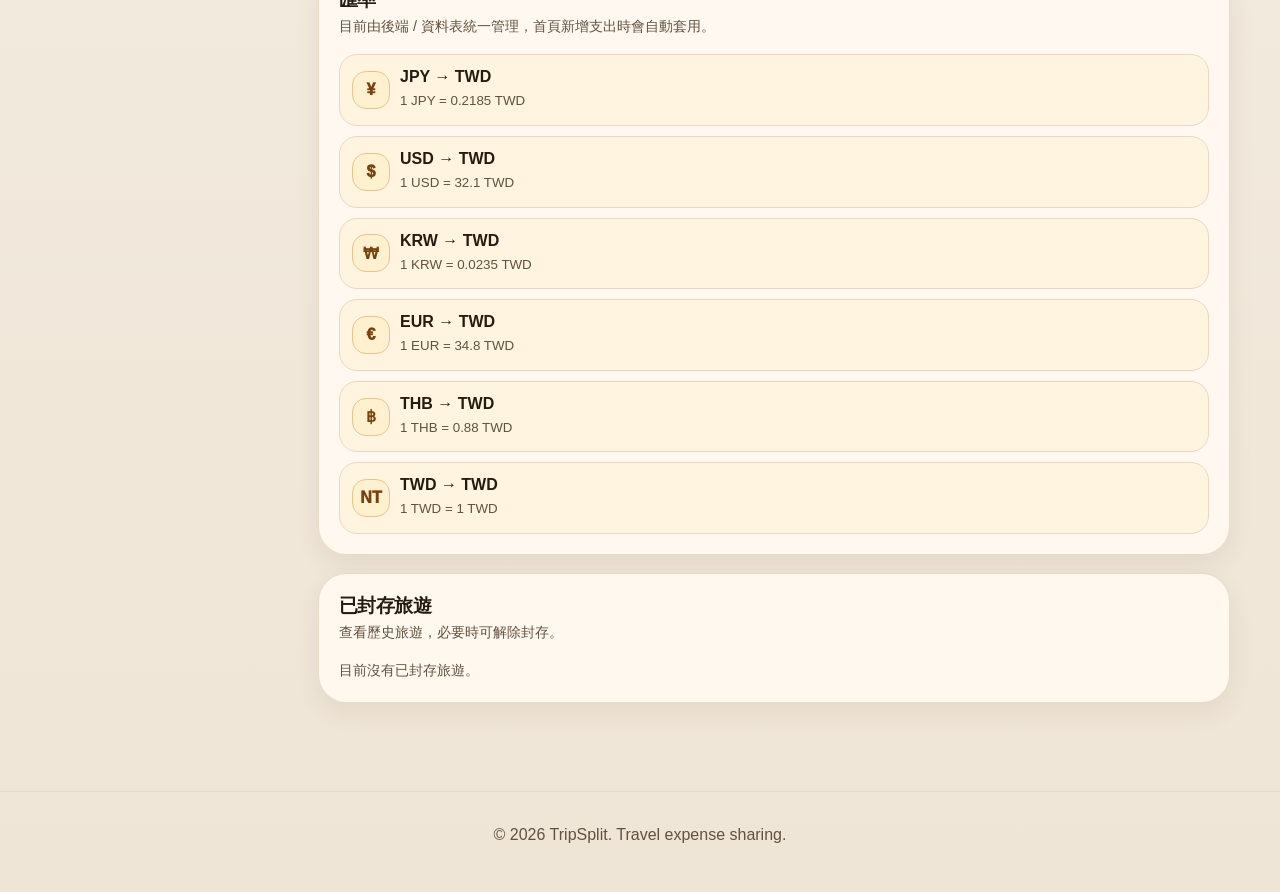
==== commit 6f04097d: "重構：app.js 拆分為多模組並移至 assets/js/ 將原本龐大的 app.js 依功能拆分為多個模組化檔案，分別放置於 assets/js/ 下的 core、data、domain、feat" ====
--- a/TripSplit/settings.html
+++ b/TripSplit/settings.html
@@ -137,6 +137,21 @@
 
     <footer class="footer"><div class="container">© 2026 TripSplit. Travel expense sharing.</div></footer>
     <script src="./assets/roc-date.js?v=3"></script>
-    <script src="./assets/app.js?v=13"></script>
+    <script src="./assets/js/core/config.js?v=1"></script>
+    <script src="./assets/js/core/utils.js?v=1"></script>
+    <script src="./assets/js/core/state.js?v=1"></script>
+    <script src="./assets/js/ui/status.js?v=1"></script>
+    <script src="./assets/js/api/gas.js?v=1"></script>
+    <script src="./assets/js/features/receipts.js?v=1"></script>
+    <script src="./assets/js/data/normalize.js?v=1"></script>
+    <script src="./assets/js/data/loaders.js?v=1"></script>
+    <script src="./assets/js/services/sync.js?v=1"></script>
+    <script src="./assets/js/domain/expenses.js?v=1"></script>
+    <script src="./assets/js/domain/balance.js?v=1"></script>
+    <script src="./assets/js/domain/split.js?v=1"></script>
+    <script src="./assets/js/ui/render.js?v=1"></script>
+    <script src="./assets/js/features/importText.js?v=1"></script>
+    <script src="./assets/js/handlers/events.js?v=1"></script>
+    <script src="./assets/js/main.js?v=1"></script>
 </body>
 </html>
--- a/TripSplit/assets/app.css
+++ b/TripSplit/assets/app.css
@@ -886,6 +886,28 @@
     font-weight: 900;
 }
 
+body.is-loading button:disabled,
+body.is-loading select:disabled {
+    cursor: wait;
+    opacity: .68;
+}
+
+.mini-retry {
+    flex: 0 0 auto;
+    min-height: 30px;
+    margin-left: auto;
+    padding: 5px 10px;
+    border-radius: 10px;
+    color: #fff;
+    background: var(--red);
+    font-size: .82rem;
+    font-weight: 950;
+}
+
+.mini-retry:hover {
+    filter: brightness(.94);
+}
+
 .preview-mode-banner {
     display: flex;
     align-items: center;
@@ -1812,8 +1834,11 @@
 }
 
 .expense-note {
+    grid-column: 2 / -1;
+    width: 100%;
+    box-sizing: border-box;
     max-width: 100%;
-    margin-top: 8px;
+    margin-top: 0;
     padding: 8px 10px;
     border: 1px solid rgba(214, 176, 123, .62);
     border-radius: 12px;
@@ -1842,6 +1867,141 @@
         white-space: pre-wrap;
     }
 
+.expense-note-merged {
+    display: grid;
+    gap: 7px;
+    padding: 0;
+    border: 0;
+    background: transparent;
+}
+
+.merged-note-summary {
+    display: flex;
+    align-items: center;
+    justify-content: space-between;
+    gap: 10px;
+    width: 100%;
+    box-sizing: border-box;
+    min-height: 42px;
+    padding: 7px 10px;
+    border: 1px solid rgba(214, 176, 123, .42);
+    border-radius: 12px;
+    background: #fffaf2;
+    color: #5f4a35;
+    cursor: pointer;
+}
+
+    .merged-note-summary:hover {
+        border-color: rgba(214, 176, 123, .7);
+        background: #fff6e8;
+    }
+
+.merged-note-summary-main {
+    display: flex;
+    align-items: center;
+    flex-wrap: wrap;
+    gap: 3px 6px;
+    min-width: 0;
+}
+
+    .merged-note-summary strong {
+        color: var(--primary-dark);
+        font-weight: 950;
+    }
+
+    .merged-note-summary span {
+        display: inline;
+        margin-top: 0;
+        font-weight: 900;
+    }
+
+.merged-note-toggle {
+    flex: 0 0 auto;
+    min-height: 0;
+    padding: 2px 0 2px 8px;
+    border: 0;
+    background: transparent;
+    color: var(--primary-dark);
+    cursor: pointer;
+    font: inherit;
+    font-size: .82rem;
+    font-weight: 950;
+    white-space: nowrap;
+}
+
+    .merged-note-toggle:hover {
+        color: var(--primary);
+    }
+
+.merged-note-table {
+    display: grid;
+    gap: 4px;
+    width: 100%;
+    box-sizing: border-box;
+    min-width: 0;
+    padding: 8px 10px 9px;
+    border: 1px solid rgba(214, 176, 123, .28);
+    border-radius: 12px;
+    background: rgba(255, 250, 242, .62);
+}
+
+.merged-note-head,
+.merged-note-row {
+    display: grid;
+    grid-template-columns: 92px minmax(0, 1fr) 84px;
+    gap: 10px;
+    align-items: start;
+}
+
+.merged-note-head {
+    color: #7a6752;
+    font-size: .76rem;
+    font-weight: 950;
+}
+
+    .merged-note-head span:last-child {
+        text-align: right;
+    }
+
+.merged-note-body {
+    display: grid;
+    gap: 3px;
+}
+
+.merged-note-row {
+    color: #5f4a35;
+    line-height: 1.45;
+}
+
+.merged-note-date,
+.merged-note-item,
+.merged-note-amount {
+    min-width: 0;
+}
+
+.merged-note-item {
+    display: -webkit-box;
+    overflow: hidden;
+    overflow-wrap: anywhere;
+    -webkit-box-orient: vertical;
+    -webkit-line-clamp: 2;
+}
+
+.merged-note-amount {
+    text-align: right;
+    font-variant-numeric: tabular-nums;
+    white-space: nowrap;
+}
+
+.merged-note-total {
+    margin-top: 3px;
+    padding-top: 6px;
+    border-top: 1px solid rgba(214, 176, 123, .32);
+    color: var(--primary-dark);
+    font-weight: 950;
+    text-align: right;
+}
+
 .expense-amount {
     text-align: right;
     white-space: nowrap;
@@ -1873,9 +2033,9 @@
 .expense-item {
     position: relative;
     grid-template-columns: auto minmax(0, 1fr) auto auto;
-    gap: 12px;
+    gap: 10px 12px;
     align-items: start;
-    padding: 14px;
+    padding: 12px;
     border-color: rgba(231, 216, 194, .7);
     border-radius: 18px;
     background: #fffdf8;
@@ -1905,9 +2065,9 @@
 .expense-summary-tags {
     display: flex;
     flex-wrap: wrap;
-    gap: 6px;
+    gap: 5px;
     min-width: 0;
-    margin-top: 5px;
+    margin-top: 4px;
     padding-right: 4px;
 }
 
@@ -1928,9 +2088,10 @@
 }
 
 .expense-detail-toggle {
+    grid-column: 2 / -1;
     width: fit-content;
     min-height: 0;
-    margin-top: 8px;
+    margin-top: 2px;
     padding: 0;
     background: transparent;
     color: var(--primary-dark);
@@ -2022,30 +2183,31 @@
 .expense-detail-panel {
     grid-column: 2 / -1;
     display: grid;
-    gap: 12px;
-    margin-top: 2px;
-    padding: 12px 14px;
+    gap: 9px;
+    margin-top: 0;
+    padding: 8px 0 0;
     border-top: 1px solid rgba(231, 216, 194, .82);
-    border-radius: 14px;
-    background: #fff8ec;
+    border-radius: 0;
+    background: transparent;
     color: #4d3a28;
     font-size: .84rem;
 }
 
 .expense-detail-section {
     display: grid;
-    gap: 7px;
+    gap: 6px;
 }
 
     .expense-detail-section + .expense-detail-section {
-        padding-top: 10px;
-        border-top: 1px solid rgba(231, 216, 194, .72);
+        padding-top: 8px;
+        border-top: 1px solid rgba(231, 216, 194, .62);
     }
 
 .expense-detail-label {
     color: #7a6752;
     font-size: .78rem;
     font-weight: 950;
+    letter-spacing: 0;
 }
 
 .expense-detail-row {
@@ -2053,14 +2215,66 @@
     align-items: baseline;
     justify-content: space-between;
     gap: 12px;
-}
+    min-width: 0;
+}
+
+    .expense-detail-row span {
+        min-width: 0;
+        overflow-wrap: anywhere;
+    }
 
     .expense-detail-row strong {
         color: var(--text);
+        text-align: right;
         white-space: nowrap;
     }
 
 .expense-detail-paid strong {
+    color: var(--primary-dark);
+}
+
+.settlement-summary {
+    max-width: 100%;
+}
+
+.settlement-row {
+    display: flex;
+    align-items: baseline;
+    justify-content: space-between;
+    gap: 12px;
+}
+
+.settlement-amount {
+    color: var(--text);
+    font-variant-numeric: tabular-nums;
+    text-align: right;
+    white-space: nowrap;
+}
+
+.expense-note-merged .merged-note-summary span,
+.expense-note-merged .merged-note-row span,
+.expense-note-merged .merged-note-head span {
+    margin-top: 0;
+    font-size: inherit;
+    line-height: inherit;
+}
+
+.expense-note-merged .merged-note-summary strong {
+    display: inline;
+    font-size: .84rem;
+    line-height: inherit;
+}
+
+.expense-note-merged .merged-note-summary-main span {
+    display: inline;
+}
+
+.expense-note-merged .merged-note-date {
+    color: #7a6752;
+}
+
+.expense-note-merged .merged-note-amount,
+.expense-note-merged .merged-note-total {
     color: var(--primary-dark);
 }
 
@@ -2284,11 +2498,74 @@
     align-self: center;
 }
 
-.balance-breakdown small {
+.balance-detail-trigger,
+.balance-detail-line {
+    width: 100%;
+    min-width: 0;
+    border: 0;
+    background: transparent;
+    color: inherit;
+    font: inherit;
+    letter-spacing: 0;
+    cursor: pointer;
+    text-align: left;
+}
+
+.balance-detail-trigger {
+    display: block;
+    margin-top: 0;
+    padding: 0;
+    font-size: clamp(1.08rem, 1.9vw, 1.32rem);
+    font-weight: 950;
+    line-height: 1.25;
+    white-space: nowrap;
+    text-decoration: underline;
+    text-decoration-style: dotted;
+    text-decoration-thickness: 1px;
+    text-underline-offset: 4px;
+}
+
+.balance-detail-line {
     display: flex;
     align-items: baseline;
     justify-content: space-between;
     gap: 10px;
+    padding: 1px 0;
+    border-radius: 6px;
+}
+
+    .balance-detail-trigger:hover,
+    .balance-detail-trigger:focus-visible,
+    .balance-detail-line:hover,
+    .balance-detail-line:focus-visible {
+        color: var(--primary-dark);
+        outline: 2px solid rgba(168, 107, 42, .24);
+        outline-offset: 2px;
+        text-decoration: underline;
+    }
+
+.balance-breakdown small {
+    display: flex;
+    align-items: baseline;
+    justify-content: space-between;
+    gap: 10px;
+}
+
+.balance-breakdown .balance-detail-line span {
+    display: block;
+    color: var(--muted);
+    font-size: .9rem;
+    font-weight: 850;
+    overflow-wrap: anywhere;
+}
+
+.balance-breakdown .balance-detail-line strong {
+    display: block;
+    margin: 0;
+    color: var(--text);
+    font-size: .95rem;
+    line-height: 1.35;
+    white-space: nowrap;
 }
 
     .balance-breakdown small span,
@@ -2301,6 +2578,131 @@
         margin: 0;
         color: var(--text);
         font-size: .95rem;
+        white-space: nowrap;
+    }
+
+.balance-detail-panel {
+    width: min(calc(100vw - 28px), 1560px);
+    height: min(calc(100vh - 28px), 980px);
+    max-height: calc(100vh - 28px);
+    overflow: hidden;
+    grid-template-rows: auto minmax(0, 1fr);
+}
+
+.balance-detail-header {
+    display: flex;
+    align-items: flex-start;
+    justify-content: space-between;
+    gap: 14px;
+}
+
+    .balance-detail-header h2 {
+        margin-top: 2px;
+        font-size: 1.28rem;
+        font-weight: 950;
+        line-height: 1.25;
+    }
+
+    .balance-detail-header p,
+    .balance-detail-kicker {
+        color: var(--muted);
+        font-size: .88rem;
+        font-weight: 850;
+    }
+
+.balance-detail-body {
+    min-height: 0;
+    overflow: auto;
+    display: grid;
+    gap: 12px;
+    padding-right: 2px;
+}
+
+.balance-detail-total {
+    display: grid;
+    grid-template-columns: repeat(2, minmax(0, 1fr));
+    gap: 10px;
+    padding: 12px;
+    border: 1px solid var(--line);
+    border-radius: 14px;
+    background: #fffdf8;
+}
+
+    .balance-detail-total div {
+        display: flex;
+        align-items: baseline;
+        justify-content: space-between;
+        gap: 10px;
+    }
+
+    .balance-detail-total span {
+        color: var(--muted);
+        font-size: .86rem;
+        font-weight: 850;
+    }
+
+    .balance-detail-total strong {
+        color: var(--primary-dark);
+        font-size: 1.02rem;
+        font-weight: 950;
+        white-space: nowrap;
+    }
+
+    .balance-detail-total p {
+        grid-column: 1 / -1;
+        color: var(--green);
+        font-size: .88rem;
+        font-weight: 850;
+    }
+
+    .balance-detail-total.mismatch p {
+        color: var(--red);
+    }
+
+.balance-detail-table-wrap {
+    overflow: auto;
+    border: 1px solid var(--line);
+    border-radius: 14px;
+    background: #fffdf8;
+}
+
+.balance-detail-table {
+    width: 100%;
+    min-width: 1320px;
+    border-collapse: collapse;
+    font-size: .88rem;
+}
+
+    .balance-detail-table th,
+    .balance-detail-table td {
+        padding: 10px 12px;
+        border-bottom: 1px solid var(--line);
+        text-align: left;
+        vertical-align: top;
+    }
+
+    .balance-detail-table th {
+        position: sticky;
+        top: 0;
+        z-index: 1;
+        background: #fff4df;
+        color: #5d4327;
+        font-size: .8rem;
+        font-weight: 950;
+        white-space: nowrap;
+    }
+
+    .balance-detail-table td {
+        color: var(--text);
+        line-height: 1.45;
+    }
+
+    .balance-detail-table tr:last-child td {
+        border-bottom: 0;
+    }
+
+    .balance-detail-table .numeric {
+        text-align: right;
         white-space: nowrap;
     }
 
@@ -2495,6 +2897,22 @@
     font-weight: 900;
 }
 
+button.chart-legend-item {
+    width: 100%;
+    padding: 0;
+    border: 0;
+    background: transparent;
+    text-align: left;
+    cursor: pointer;
+}
+
+button.chart-legend-item:hover,
+button.chart-legend-item:focus-visible {
+    color: var(--primary-dark);
+    text-decoration: underline;
+    text-underline-offset: 3px;
+}
+
 .chart-swatch {
     width: 11px;
     height: 11px;
@@ -2568,6 +2986,65 @@
 .receipt-modal-actions {
     display: flex;
     justify-content: flex-end;
+}
+
+#balance-detail-modal .balance-detail-panel {
+    width: min(calc(100vw - 28px), 1560px);
+    height: min(calc(100vh - 28px), 980px);
+    max-height: calc(100vh - 28px);
+    margin: 14px auto;
+    overflow: hidden;
+    grid-template-rows: auto minmax(0, 1fr);
+}
+
+#balance-detail-modal .receipt-modal-close {
+    position: sticky;
+    top: 0;
+    z-index: 2;
+}
+
+#category-detail-modal .category-detail-panel {
+    width: min(calc(100vw - 28px), 1180px);
+    max-height: calc(100vh - 28px);
+    margin: 14px auto;
+    overflow: hidden;
+    grid-template-rows: auto minmax(0, 1fr);
+}
+
+#category-detail-modal .balance-detail-table {
+    min-width: 1240px;
+}
+
+#category-detail-modal .balance-detail-total {
+    grid-template-columns: 1fr;
+}
+
+#category-detail-modal .expense-note {
+    grid-column: auto;
+}
+
+#category-detail-modal .expense-note-merged {
+    width: min(420px, 100%);
+}
+
+#category-detail-modal .merged-note-summary {
+    padding: 7px 8px;
+}
+
+#category-detail-modal .merged-note-table {
+    margin-top: 6px;
+}
+
+.category-detail-merged-cell {
+    min-width: 260px;
+}
+
+.category-split-line + .category-split-line {
+    margin-top: 4px;
+}
+
+.category-detail-card-list {
+    display: none;
 }
 
 .receipt-upload-panel {
@@ -2766,6 +3243,8 @@
     border: 1px solid var(--line);
     border-radius: 10px;
     padding: 12px 14px;
+    margin: 0;
+    overflow-x: auto;
     white-space: pre-wrap;
     word-break: break-all;
     line-height: 1.7;
@@ -2857,6 +3336,7 @@
     }
 
     .import-text-nav-btn:disabled,
+    .import-text-merge-btn:disabled,
     .import-text-current-btn:disabled {
         opacity: .48;
         cursor: not-allowed;
@@ -2871,6 +3351,64 @@
     text-align: center;
 }
 
+.import-text-summary {
+    display: grid;
+    gap: 7px;
+    padding: 10px 12px;
+    border: 1px solid #ead6b7;
+    border-radius: 12px;
+    background: #fff8eb;
+    color: var(--text);
+    font-size: .86rem;
+}
+
+    .import-text-summary[hidden] {
+        display: none;
+    }
+
+.import-text-summary-counts,
+.import-text-summary-amounts {
+    display: flex;
+    align-items: center;
+    flex-wrap: wrap;
+    gap: 6px 12px;
+}
+
+    .import-text-summary-counts span,
+    .import-text-summary-amounts span,
+    .import-text-summary-selected,
+    .import-text-summary-match {
+        font-weight: 850;
+    }
+
+.import-text-summary-counts {
+    color: var(--primary-dark);
+}
+
+.import-text-summary-amounts span,
+.import-text-summary-selected {
+    color: #5c3510;
+}
+
+.import-text-summary-match {
+    width: fit-content;
+    max-width: 100%;
+    padding: 5px 9px;
+    border-radius: 999px;
+    background: #fff;
+}
+
+    .import-text-summary-match.ok {
+        color: #2f6f43;
+        border: 1px solid rgba(47, 111, 67, .24);
+    }
+
+    .import-text-summary-match.warn {
+        color: #9a5a0b;
+        border: 1px solid rgba(181, 111, 24, .28);
+    }
+
+.import-text-merge-btn,
 .import-text-current-btn {
     min-height: 38px;
     padding: 7px 13px;
@@ -2893,12 +3431,32 @@
     border-radius: var(--radius-md);
     background: var(--surface);
     padding: 10px 14px;
+    cursor: pointer;
 }
 
     .import-text-result-row.active {
         border-color: var(--primary);
         background: var(--primary-soft);
         box-shadow: 0 0 0 3px rgba(181, 111, 24, .1);
+    }
+
+    .import-text-result-row.imported {
+        border-color: #e4c899;
+        background: #fffaf0;
+    }
+
+.import-text-result-check {
+    display: inline-flex;
+    align-items: center;
+    justify-content: center;
+    flex: 0 0 auto;
+}
+
+    .import-text-result-check input {
+        width: 18px;
+        height: 18px;
+        accent-color: var(--primary);
+        cursor: pointer;
     }
 
 .import-text-result-info {
@@ -2926,6 +3484,17 @@
 
 .import-text-result-amount {
     color: var(--primary-dark);
+    font-weight: 950;
+    white-space: nowrap;
+}
+
+.import-text-result-imported {
+    flex: 0 0 auto;
+    padding: 3px 8px;
+    border-radius: 999px;
+    background: #ead6b7;
+    color: var(--primary-dark);
+    font-size: .76rem;
     font-weight: 950;
     white-space: nowrap;
 }
@@ -3252,6 +3821,38 @@
     .expense-detail-panel {
         grid-column: 1 / -1;
     }
+
+    .expense-note,
+    .expense-detail-toggle {
+        grid-column: 1 / -1;
+    }
+
+    .merged-note-head {
+        display: none;
+    }
+
+    .merged-note-row {
+        grid-template-columns: minmax(0, 1fr) auto;
+        gap: 2px 10px;
+        padding: 2px 0 4px;
+    }
+
+    .merged-note-item {
+        grid-column: 1 / -1;
+        grid-row: 1;
+    }
+
+    .merged-note-date {
+        grid-column: 1;
+        grid-row: 2;
+        color: #8a7762;
+        font-size: .78rem;
+    }
+
+    .merged-note-amount {
+        grid-column: 2;
+        grid-row: 2;
+    }
 }
 
 @media (max-width: 480px) {
@@ -3296,6 +3897,279 @@
 }
 
 @media (max-width: 700px) {
+    #balance-detail-modal .balance-detail-panel {
+        width: 100vw;
+        height: 100dvh;
+        max-height: 100dvh;
+        margin: 0;
+        border-radius: 0;
+        padding: 12px;
+    }
+
+    .balance-detail-header {
+        gap: 10px;
+    }
+
+        .balance-detail-header h2 {
+            font-size: 1.08rem;
+            line-height: 1.25;
+        }
+
+        .balance-detail-header p {
+            font-size: .8rem;
+            line-height: 1.35;
+        }
+
+    .balance-detail-body {
+        gap: 10px;
+        padding-right: 0;
+        padding-bottom: max(12px, env(safe-area-inset-bottom));
+    }
+
+    .balance-detail-total {
+        grid-template-columns: 1fr;
+        padding: 10px;
+    }
+
+        .balance-detail-total div {
+            gap: 8px;
+        }
+
+    .balance-detail-table-wrap {
+        overflow: visible;
+        border: 0;
+        border-radius: 0;
+        background: transparent;
+    }
+
+    .balance-detail-table {
+        display: block;
+        min-width: 0;
+        width: 100%;
+        font-size: .84rem;
+    }
+
+        .balance-detail-table thead {
+            display: none;
+        }
+
+        .balance-detail-table tbody {
+            display: grid;
+            gap: 10px;
+        }
+
+        .balance-detail-table tr {
+            display: grid;
+            grid-template-columns: 1fr;
+            gap: 7px;
+            padding: 12px;
+            border: 1px solid rgba(231, 216, 194, .86);
+            border-radius: 14px;
+            background: #fffdf8;
+            box-shadow: 0 8px 18px rgba(65, 42, 20, .045);
+        }
+
+        .balance-detail-table td {
+            display: grid;
+            grid-template-columns: minmax(86px, .42fr) minmax(0, 1fr);
+            gap: 10px;
+            align-items: baseline;
+            padding: 0;
+            border-bottom: 0;
+            overflow-wrap: anywhere;
+        }
+
+            .balance-detail-table td::before {
+                content: attr(data-label);
+                color: var(--muted);
+                font-size: .78rem;
+                font-weight: 950;
+                line-height: 1.35;
+            }
+
+        .balance-detail-table .numeric {
+            text-align: left;
+            white-space: normal;
+        }
+
+            .balance-detail-table .numeric strong {
+                justify-self: start;
+                white-space: nowrap;
+            }
+
+    #category-detail-modal .category-detail-panel {
+        width: calc(100vw - 24px);
+        max-width: none;
+        max-height: calc(100dvh - 24px);
+        margin: 12px auto;
+        padding: 12px;
+        overflow: hidden;
+    }
+
+    #category-detail-modal .balance-detail-body {
+        overflow-x: hidden;
+    }
+
+    #category-detail-modal .category-detail-table-wrap {
+        display: none;
+    }
+
+    #category-detail-modal .category-detail-card-list {
+        display: grid;
+        gap: 12px;
+        min-width: 0;
+    }
+
+    .category-detail-card {
+        min-width: 0;
+        padding: 12px;
+        border: 1px solid rgba(231, 216, 194, .9);
+        border-radius: 14px;
+        background: #fffdf8;
+        box-shadow: 0 8px 18px rgba(65, 42, 20, .045);
+        display: grid;
+        gap: 10px;
+    }
+
+    .category-detail-card-head {
+        display: grid;
+        grid-template-columns: minmax(0, 1fr) auto;
+        gap: 10px;
+        align-items: start;
+    }
+
+        .category-detail-card-head h3 {
+            margin-top: 4px;
+            color: var(--text);
+            font-size: 1rem;
+            font-weight: 950;
+            line-height: 1.35;
+            overflow-wrap: anywhere;
+        }
+
+        .category-detail-card-head > strong {
+            color: var(--primary-dark);
+            font-size: 1rem;
+            font-weight: 950;
+            white-space: nowrap;
+        }
+
+    .category-detail-card-date,
+    .category-detail-card-meta span,
+    .category-detail-card-note span {
+        color: var(--muted);
+        font-size: .8rem;
+        font-weight: 900;
+    }
+
+    .category-detail-card-meta {
+        display: grid;
+        grid-template-columns: repeat(2, minmax(0, 1fr));
+        gap: 8px;
+    }
+
+        .category-detail-card-meta div {
+            min-width: 0;
+            padding: 9px 10px;
+            border-radius: 12px;
+            background: #fbf2e5;
+        }
+
+        .category-detail-card-meta strong {
+            display: block;
+            margin-top: 3px;
+            color: var(--text);
+            font-weight: 950;
+            overflow-wrap: anywhere;
+        }
+
+    .category-detail-split-box {
+        padding: 10px;
+        border: 1px solid rgba(231, 216, 194, .86);
+        border-radius: 12px;
+        background: #fff8ee;
+        display: grid;
+        gap: 8px;
+    }
+
+        .category-detail-split-box h4 {
+            color: #5d4327;
+            font-size: .86rem;
+            font-weight: 950;
+        }
+
+    .category-detail-merged-box {
+        padding: 10px;
+        border: 1px solid rgba(231, 216, 194, .86);
+        border-radius: 12px;
+        background: #fffdf8;
+        display: grid;
+        gap: 8px;
+    }
+
+        .category-detail-merged-box h4 {
+            color: #5d4327;
+            font-size: .86rem;
+            font-weight: 950;
+        }
+
+        .category-detail-merged-box .expense-note-merged {
+            width: 100%;
+        }
+
+        .category-detail-merged-box .merged-note-summary {
+            align-items: flex-start;
+            gap: 8px;
+        }
+
+        .category-detail-merged-box .merged-note-summary-main {
+            min-width: 0;
+            flex-wrap: wrap;
+        }
+
+        .category-detail-merged-box .merged-note-toggle {
+            white-space: nowrap;
+        }
+
+    .category-detail-split-row {
+        display: grid;
+        grid-template-columns: minmax(0, 1fr) auto;
+        gap: 10px;
+        align-items: baseline;
+        color: var(--text);
+        font-size: .88rem;
+    }
+
+        .category-detail-split-row span {
+            min-width: 0;
+            overflow-wrap: anywhere;
+        }
+
+        .category-detail-split-row strong {
+            color: var(--primary-dark);
+            font-weight: 950;
+            text-align: right;
+            white-space: nowrap;
+        }
+
+    .category-detail-card-empty {
+        color: var(--muted);
+        font-size: .86rem;
+        font-weight: 850;
+    }
+
+    .category-detail-card-note {
+        display: grid;
+        gap: 4px;
+    }
+
+        .category-detail-card-note p {
+            color: var(--text);
+            font-size: .88rem;
+            line-height: 1.45;
+            overflow-wrap: anywhere;
+        }
+
     .expense-table-scroll {
         overflow: visible;
         border: 0;
